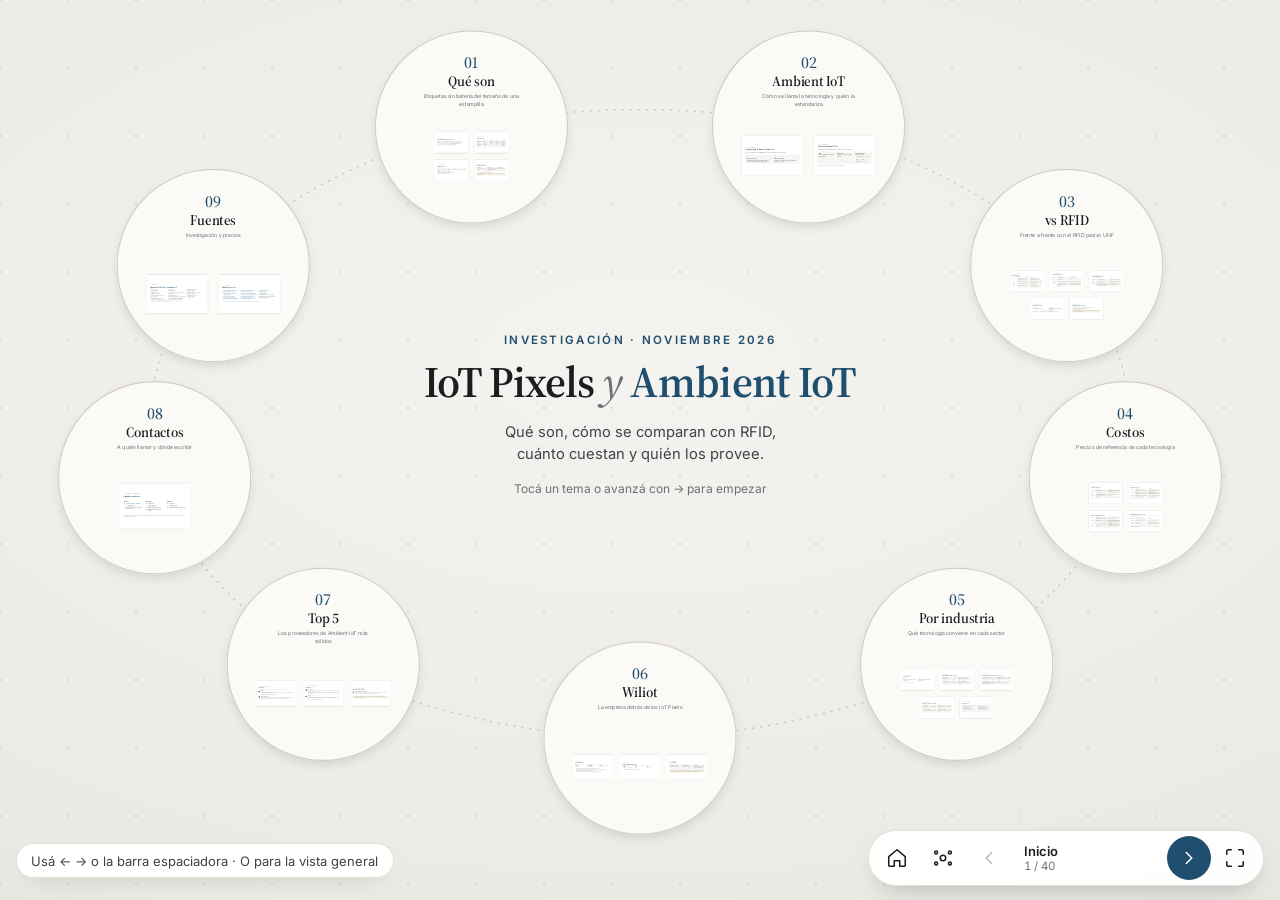
==== iot-pixels.html @ 14aa370f "Separa IoT Pixels y RFID por rubro en dos presentaciones - iot-pixels.html: suma una sección de cost" ====
<!doctype html>
<html lang="es">
<head>
<meta charset="utf-8">
<meta name="viewport" content="width=device-width, initial-scale=1, viewport-fit=cover">
<title>IoT Pixels y Ambient IoT</title>
<meta name="description" content="Presentación: qué son los IoT Pixels, cómo se comparan con RFID, cuánto cuestan y quién los provee.">
<meta name="theme-color" content="#ecebe6">
<link rel="preconnect" href="https://fonts.googleapis.com">
<link rel="preconnect" href="https://fonts.gstatic.com" crossorigin>
<link href="https://fonts.googleapis.com/css2?family=Inter:wght@400;500;600;700&family=Source+Serif+4:ital,opsz,wght@0,8..60,400;0,8..60,500;0,8..60,600;1,8..60,400&display=swap" rel="stylesheet">
<link rel="stylesheet" href="assets/deck.css">
</head>
<body>

<svg width="0" height="0" style="position:absolute" aria-hidden="true">
  <symbol id="i-zap" viewBox="0 0 24 24"><path d="M13 2 3 14h9l-1 8 10-12h-9l1-8z"/></symbol>
  <symbol id="i-chip" viewBox="0 0 24 24"><rect x="5" y="5" width="14" height="14" rx="2"/><rect x="9" y="9" width="6" height="6"/><path d="M9 1v4M15 1v4M9 19v4M15 19v4M1 9h4M1 15h4M19 9h4M19 15h4"/></symbol>
  <symbol id="i-bt" viewBox="0 0 24 24"><path d="m6.5 6.5 11 11L12 23V1l5.5 5.5-11 11"/></symbol>
  <symbol id="i-gw" viewBox="0 0 24 24"><rect x="2" y="14" width="20" height="7" rx="2"/><path d="M6 17.5h.01M10 17.5h.01M12 14V9"/><path d="M8.5 7.5a5 5 0 0 1 7 0M6 5a8.5 8.5 0 0 1 12 0"/></symbol>
  <symbol id="i-cloud" viewBox="0 0 24 24"><path d="M18 10h-1.26A8 8 0 1 0 9 20h9a5 5 0 0 0 0-10z"/></symbol>
  <symbol id="i-temp" viewBox="0 0 24 24"><path d="M14 14.76V3.5a2.5 2.5 0 0 0-5 0v11.26a4.5 4.5 0 1 0 5 0z"/></symbol>
  <symbol id="i-fill" viewBox="0 0 24 24"><rect x="5" y="3" width="14" height="18" rx="2"/><path d="M5 12h14M5 16h14"/></symbol>
  <symbol id="i-move" viewBox="0 0 24 24"><path d="M22 12h-4l-3 9L9 3l-3 9H2"/></symbol>
  <symbol id="i-pin" viewBox="0 0 24 24"><path d="M21 10c0 7-9 13-9 13s-9-6-9-13a9 9 0 0 1 18 0z"/><circle cx="12" cy="10" r="3"/></symbol>
  <symbol id="i-drop" viewBox="0 0 24 24"><path d="M12 2.7 17.7 8.4a8 8 0 1 1-11.3 0z"/></symbol>
  <symbol id="i-near" viewBox="0 0 24 24"><circle cx="12" cy="12" r="2"/><path d="M16.2 7.8a6 6 0 0 1 0 8.5M7.8 16.2a6 6 0 0 1 0-8.5M19.1 4.9a10 10 0 0 1 0 14.2M4.9 19.1a10 10 0 0 1 0-14.2"/></symbol>
  <symbol id="i-net" viewBox="0 0 24 24"><circle cx="12" cy="12" r="10"/><path d="M2 12h20M12 2a15 15 0 0 1 4 10 15 15 0 0 1-4 10 15 15 0 0 1-4-10 15 15 0 0 1 4-10z"/></symbol>
  <symbol id="i-phone" viewBox="0 0 24 24"><path d="M22 16.9v3a2 2 0 0 1-2.2 2 19.8 19.8 0 0 1-8.6-3.1 19.5 19.5 0 0 1-6-6A19.8 19.8 0 0 1 2.1 4.2 2 2 0 0 1 4.1 2h3a2 2 0 0 1 2 1.7c.1.9.4 1.8.7 2.7a2 2 0 0 1-.5 2.1L8 9.8a16 16 0 0 0 6 6l1.3-1.3a2 2 0 0 1 2.1-.4c.9.3 1.8.6 2.7.7a2 2 0 0 1 1.7 2z"/></symbol>
  <symbol id="i-mail" viewBox="0 0 24 24"><rect x="2" y="4" width="20" height="16" rx="2"/><path d="m22 6-10 7L2 6"/></symbol>
  <symbol id="i-left" viewBox="0 0 24 24"><path d="m15 18-6-6 6-6"/></symbol>
  <symbol id="i-right" viewBox="0 0 24 24"><path d="m9 18 6-6-6-6"/></symbol>
  <symbol id="i-ov" viewBox="0 0 24 24"><circle cx="12" cy="12" r="3"/><circle cx="4.5" cy="6" r="1.6"/><circle cx="19.5" cy="6" r="1.6"/><circle cx="4.5" cy="18" r="1.6"/><circle cx="19.5" cy="18" r="1.6"/></symbol>
  <symbol id="i-alert" viewBox="0 0 24 24"><path d="M10.3 3.9 1.8 18a2 2 0 0 0 1.7 3h17a2 2 0 0 0 1.7-3L13.7 3.9a2 2 0 0 0-3.4 0z"/><path d="M12 9v4M12 17h.01"/></symbol>
  <symbol id="i-fs" viewBox="0 0 24 24"><path d="M8 3H5a2 2 0 0 0-2 2v3M21 8V5a2 2 0 0 0-2-2h-3M3 16v3a2 2 0 0 0 2 2h3M16 21h3a2 2 0 0 0 2-2v-3"/></symbol>
  <symbol id="i-home" viewBox="0 0 24 24"><path d="M3 10.5 12 3l9 7.5V20a1 1 0 0 1-1 1h-5v-6h-6v6H4a1 1 0 0 1-1-1z"/></symbol>
</svg>

<div class="progress"><i></i></div>

<main id="stage">
<div id="grid"></div>
<div id="world">

<!-- Vista general -->
<div class="frame ov" id="ov">
  <svg class="route" aria-hidden="true"><path id="route"/></svg>
  <div class="ov-title">
    <p class="eyebrow">Investigación · Noviembre 2026</p>
    <h1>IoT Pixels <span class="y">y</span> <span class="g">Ambient IoT</span></h1>
    <p class="ov-sub">Qué son, cómo se comparan con RFID, cuánto cuestan y quién los provee.</p>
    <p class="ov-hint start">Tocá un tema o avanzá con → para empezar</p>
    <p class="ov-hint end">¡Gracias! · ¿Preguntas?</p>
  </div>
</div>

<!-- Círculos de cada sección -->
<div class="frame sec" data-sec="1" data-name="Qué son los IoT Pixels"><button class="circle" aria-label="Ir a: Qué son los IoT Pixels"><span class="c-num">01</span><span class="c-title">Qué son</span><span class="c-sub">Etiquetas sin batería del tamaño de una estampilla</span></button></div>
<div class="frame sec" data-sec="2" data-name="La tecnología: Ambient IoT"><button class="circle" aria-label="Ir a: La tecnología: Ambient IoT"><span class="c-num">02</span><span class="c-title">Ambient IoT</span><span class="c-sub">Cómo se llama la tecnología y quién la estandariza</span></button></div>
<div class="frame sec" data-sec="3" data-name="Comparación con RFID"><button class="circle" aria-label="Ir a: Comparación con RFID"><span class="c-num">03</span><span class="c-title">vs RFID</span><span class="c-sub">Frente a frente con el RFID pasivo UHF</span></button></div>
<div class="frame sec" data-sec="4" data-name="Costos: etiquetas, lectores y software"><button class="circle" aria-label="Ir a: Costos: etiquetas, lectores y software"><span class="c-num">04</span><span class="c-title">Costos</span><span class="c-sub">Precios de referencia de cada tecnología</span></button></div>
<div class="frame sec" data-sec="5" data-name="Qué conviene por industria"><button class="circle" aria-label="Ir a: Qué conviene por industria"><span class="c-num">05</span><span class="c-title">Por industria</span><span class="c-sub">Qué tecnología conviene en cada sector</span></button></div>
<div class="frame sec" data-sec="6" data-name="El proveedor: Wiliot"><button class="circle" aria-label="Ir a: El proveedor: Wiliot"><span class="c-num">06</span><span class="c-title">Wiliot</span><span class="c-sub">La empresa detrás de los IoT Pixels</span></button></div>
<div class="frame sec" data-sec="7" data-name="Top 5 proveedores"><button class="circle" aria-label="Ir a: Top 5 proveedores"><span class="c-num">07</span><span class="c-title">Top 5</span><span class="c-sub">Los proveedores de Ambient IoT más sólidos</span></button></div>
<div class="frame sec" data-sec="8" data-name="Contactos corporativos"><button class="circle" aria-label="Ir a: Contactos corporativos"><span class="c-num">08</span><span class="c-title">Contactos</span><span class="c-sub">A quién llamar y dónde escribir</span></button></div>
<div class="frame sec" data-sec="9" data-name="Fuentes"><button class="circle" aria-label="Ir a: Fuentes"><span class="c-num">09</span><span class="c-title">Fuentes</span><span class="c-sub">Investigación y precios</span></button></div>

<!-- ===== Qué son los IoT Pixels ===== -->
<article class="frame slide" data-sec="1"><div class="card"><div class="scroll"><div class="in">
  <p class="kicker">01 · Qué son los IoT Pixels</p>
  <h2>Pequeñas computadoras <em>sin batería</em></h2>
  <p class="lead">Los <strong>IoT Pixels</strong> son un producto de <strong>Wiliot</strong>, empresa israelí de "ambient IoT". Son etiquetas del tamaño de una estampilla que funcionan como pequeñas computadoras sin batería; se pegan o integran en productos, cajas o pallets para saber <strong>dónde están</strong> y <strong>en qué condiciones</strong>.</p>
  <ul class="chips">
    <li>Producto de Wiliot</li><li>Tamaño estampilla</li><li>Sin batería</li><li>En productos, cajas o pallets</li>
  </ul>
</div></div><span class="more">Deslizá para ver más ↓</span></div></article>

<article class="frame slide" data-sec="1"><div class="card"><div class="scroll"><div class="in">
  <p class="kicker">01 · Qué son los IoT Pixels</p>
  <h2>Cómo <em>funcionan</em></h2>
  <ol class="flow">
    <li><span class="badge"><svg class="ico"><use href="#i-zap"/></svg></span><span class="step">PASO 1</span><h3>Energía por radio</h3><p>Un <em>bridge</em> o <em>energizer</em> les transmite energía por ondas de radio, a distancia.</p></li>
    <li><span class="badge"><svg class="ico"><use href="#i-chip"/></svg></span><span class="step">PASO 2</span><h3>Cosecha</h3><p>El Pixel se alimenta cosechando las ondas de radio del ambiente: no usa batería.</p></li>
    <li><span class="badge"><svg class="ico"><use href="#i-bt"/></svg></span><span class="step">PASO 3</span><h3>Señal Bluetooth</h3><p>Transmite una señal Bluetooth estándar, tipo beacon.</p></li>
    <li><span class="badge"><svg class="ico"><use href="#i-gw"/></svg></span><span class="step">PASO 4</span><h3>Gateway</h3><p>Un gateway recibe la señal y la envía a la nube de Wiliot.</p></li>
    <li><span class="badge"><svg class="ico"><use href="#i-cloud"/></svg></span><span class="step">PASO 5</span><h3>Plataforma con IA</h3><p>La Wiliot Intelligence Platform convierte los datos en visibilidad continua e inteligencia operativa.</p></li>
  </ol>
</div></div><span class="more">Deslizá para ver más ↓</span></div></article>

<article class="frame slide" data-sec="1"><div class="card"><div class="scroll"><div class="in">
  <p class="kicker">01 · Qué son los IoT Pixels</p>
  <h2>Qué pueden <em>medir</em></h2>
  <ul class="tiles">
    <li><svg class="ico"><use href="#i-temp"/></svg>Temperatura</li>
    <li><svg class="ico"><use href="#i-fill"/></svg>Nivel de llenado</li>
    <li><svg class="ico"><use href="#i-move"/></svg>Movimiento</li>
    <li><svg class="ico"><use href="#i-pin"/></svg>Ubicación</li>
    <li><svg class="ico"><use href="#i-drop"/></svg>Humedad</li>
    <li><svg class="ico"><use href="#i-near"/></svg>Proximidad</li>
  </ul>
  <h3 class="gap">Ventajas</h3>
  <ul class="list check">
    <li><strong>Sin batería:</strong> ventajas en tamaño, costo y mantenimiento.</li>
    <li>Vida útil prácticamente ilimitada; se pueden <strong>embeber en los productos</strong>.</li>
    <li>Infraestructura de lectura mínima y de bajo costo.</li>
  </ul>
</div></div><span class="more">Deslizá para ver más ↓</span></div></article>

<article class="frame slide" data-sec="1"><div class="card"><div class="scroll"><div class="in">
  <p class="kicker">01 · Qué son los IoT Pixels</p>
  <h2>Variantes y <em>evolución</em></h2>
  <div class="grid" style="--cols:3">
    <div class="box"><h3>Battery-Free</h3><p>La principal. Tamaño estampilla, <strong>~10 m</strong> de alcance.</p></div>
    <div class="box"><h3>Battery-Assisted</h3><p>Tamaño tarjeta, con batería impresa. No necesita bridges y cuesta <strong>menos de US$2</strong>.</p></div>
    <div class="box"><h3>Gen3 · enero 2026</h3><p>Más alcance, <strong>dual band</strong> y menor costo.</p></div>
  </div>
  <p class="gap">Fabricantes de las etiquetas: <strong>Avery Dennison</strong>, <strong>Identiv</strong> y <strong>Tageos</strong>.</p>
  <div class="note"><b>Ojo:</b> "IoT Pixel" a veces se usa para otras cosas (como el PIXO Pixel, un display LED con ESP32). En contexto profesional casi siempre se refiere a Wiliot.</div>
</div></div><span class="more">Deslizá para ver más ↓</span></div></article>

<!-- ===== La tecnología: Ambient IoT ===== -->
<article class="frame slide" data-sec="2"><div class="card"><div class="scroll"><div class="in">
  <p class="kicker">02 · La tecnología</p>
  <h2>La tecnología se llama <em>Ambient IoT</em></h2>
  <p class="lead">A-IoT, o "IoT ambiental". <strong>"IoT Pixel"</strong> es el nombre comercial del producto de Wiliot.</p>
  <div class="grid">
    <div class="box"><span class="badge"><svg class="ico"><use href="#i-zap"/></svg></span><h3>RF energy harvesting</h3><p>La etiqueta obtiene energía de las ondas de radio del entorno en lugar de usar batería ("battery-free").</p></div>
    <div class="box"><span class="badge"><svg class="ico"><use href="#i-bt"/></svg></span><h3>Bluetooth Low Energy</h3><p>Protocolo con el que transmite los datos a gateways, access points o celulares.</p></div>
  </div>
</div></div><span class="more">Deslizá para ver más ↓</span></div></article>

<article class="frame slide" data-sec="2"><div class="card"><div class="scroll"><div class="in">
  <p class="kicker">02 · La tecnología</p>
  <h2>No es exclusivo de <em>Wiliot</em></h2>
  <p class="lead">Ambient IoT se está estandarizando y ya tiene una alianza de industria.</p>
  <div class="grid" style="--cols:3">
    <div class="box"><h3>3GPP</h3><p>Dentro de 5G Advanced, reutilizando las redes móviles.</p></div>
    <div class="box"><h3>Bluetooth SIG</h3><p>El organismo que define el estándar Bluetooth.</p></div>
    <div class="box"><h3>Ambient IoT Alliance</h3><p>Fundada en 2025 por:</p>
      <ul class="chips"><li>Intel</li><li>Qualcomm</li><li>Infineon</li><li>PepsiCo</li><li>Atmosic</li><li>VusionGroup</li><li>Wiliot</li></ul></div>
  </div>
  <p class="muted gap">Tip de búsqueda: "Ambient IoT" es el término que más bibliografía devuelve.</p>
</div></div><span class="more">Deslizá para ver más ↓</span></div></article>

<!-- ===== Comparación con RFID ===== -->
<article class="frame slide" data-sec="3"><div class="card"><div class="scroll"><div class="in">
  <p class="kicker">03 · Comparación con RFID</p>
  <h2>Qué es cada una</h2>
  <p class="muted">Se compara con <strong>RFID pasivo UHF</strong>, el competidor directo en retail y logística.</p>
  <div class="cmp">
    <div class="row hd"><div class="lbl"></div><div class="a">RFID pasivo (UHF)</div><div class="b">IoT Pixel (Wiliot)</div></div>
    <div class="row"><div class="lbl">Qué es</div><div class="a">Etiqueta con chip y antena que devuelve un ID cuando un lector la "ilumina"</div><div class="b">Etiqueta con chip, sensores y antena que transmite datos por Bluetooth</div></div>
    <div class="row"><div class="lbl">Energía</div><div class="a">La del lector, solo durante la lectura</div><div class="b">Cosecha ondas de radio del entorno; versión con batería opcional</div></div>
    <div class="row"><div class="lbl">Protocolo</div><div class="a">EPC Gen2 / ISO 18000-63 (~860–960 MHz)</div><div class="b">Bluetooth Low Energy (2,4 GHz)</div></div>
    <div class="row"><div class="lbl">Datos</div><div class="a">Principalmente un identificador</div><div class="b">ID + sensado: temperatura, ubicación, movimiento, humedad, nivel</div></div>
  </div>
</div></div><span class="more">Deslizá para ver más ↓</span></div></article>

<article class="frame slide" data-sec="3"><div class="card"><div class="scroll"><div class="in">
  <p class="kicker">03 · Comparación con RFID</p>
  <h2>Lectura, alcance y <em>costos</em></h2>
  <div class="cmp">
    <div class="row hd"><div class="lbl"></div><div class="a">RFID pasivo (UHF)</div><div class="b">IoT Pixel (Wiliot)</div></div>
    <div class="row"><div class="lbl">Modo de lectura</div><div class="a">Por eventos: portal o escaneo</div><div class="b">Continuo, sin escanear</div></div>
    <div class="row"><div class="lbl">Alcance</div><div class="a">Pocos metros hasta ~10 m</div><div class="b">~10 m</div></div>
    <div class="row"><div class="lbl">Costo etiqueta</div><div class="a">~US$0,03–0,25, según formato y volumen</div><div class="b">~US$0,10 según Wiliot; con batería, menos de US$2</div></div>
    <div class="row"><div class="lbl">Infraestructura</div><div class="a">Lectores dedicados: de mano desde ~US$900; fijos desde ~US$1.400, más antenas e instalación</div><div class="b">Bridges y gateways Bluetooth (Wiliot no publica precios), celulares o equipos existentes</div></div>
  </div>
  <p class="muted gap">El detalle de precios está en la sección 04.</p>
</div></div><span class="more">Deslizá para ver más ↓</span></div></article>

<article class="frame slide" data-sec="3"><div class="card"><div class="scroll"><div class="in">
  <p class="kicker">03 · Comparación con RFID</p>
  <h2>Escala, madurez y <em>entorno</em></h2>
  <div class="cmp">
    <div class="row hd"><div class="lbl"></div><div class="a">RFID pasivo (UHF)</div><div class="b">IoT Pixel (Wiliot)</div></div>
    <div class="row"><div class="lbl">Lectura masiva</div><div class="a">Su fuerte: miles de tags por minuto</div><div class="b">Más lenta; pensada para monitoreo continuo</div></div>
    <div class="row"><div class="lbl">Madurez</div><div class="a">~30 años, estándares globales</div><div class="b">Tecnología joven, mayormente un solo proveedor</div></div>
    <div class="row"><div class="lbl">Metal y líquidos</div><div class="a">Mal desempeño: el metal refleja la señal y los líquidos la absorben. Existen etiquetas especiales "on-metal", más caras y voluminosas</div><div class="b">Mal desempeño por la misma razón; funcionan mejor sobre cartón o papel</div></div>
  </div>
</div></div><span class="more">Deslizá para ver más ↓</span></div></article>

<article class="frame slide" data-sec="3"><div class="card"><div class="scroll"><div class="in">
  <p class="kicker">03 · Comparación con RFID</p>
  <h2>La diferencia <em>de fondo</em></h2>
  <div class="vs">
    <div class="box rf"><span class="who">RFID responde</span><p class="q">"¿Pasó este objeto por acá?"</p></div>
    <span class="sep">vs</span>
    <div class="box px"><span class="who">IoT Pixel responde</span><p class="q">"¿Dónde está este objeto ahora y en qué condiciones?"</p></div>
  </div>
  <p class="lead">Las etiquetas cuestan parecido; la diferencia está en el <strong>costo total del sistema</strong> (infraestructura).</p>
</div></div><span class="more">Deslizá para ver más ↓</span></div></article>

<article class="frame slide" data-sec="3"><div class="card"><div class="scroll"><div class="in">
  <p class="kicker">03 · Comparación con RFID</p>
  <h2>Limitaciones de los <em>IoT Pixels</em></h2>
  <ul class="list">
    <li>Funcionan mejor sobre cartón o papel; metal y líquidos son un desafío (igual que para RFID).</li>
    <li>Dependencia de la nube y plataforma de Wiliot (riesgo de <strong>lock-in</strong>).</li>
    <li>Ecosistema mucho más chico que el de RFID.</li>
  </ul>
  <div class="note"><b>Tendencia:</b> más que reemplazarse, se espera que convivan. Wiliot ya ofrece etiquetas "dual band" y Avery Dennison, gigante del RFID, invirtió US$75 millones más en Wiliot en 2026.</div>
</div></div><span class="more">Deslizá para ver más ↓</span></div></article>

<!-- ===== Costos: etiquetas, lectores y software ===== -->
<article class="frame slide" data-sec="4"><div class="card"><div class="scroll"><div class="in">
  <p class="kicker">04 · Costos</p>
  <h2>Costo de las <em>etiquetas</em></h2>
  <div class="cmp dense">
    <div class="row hd"><div class="lbl"></div><div class="a">RFID pasivo (UHF)</div><div class="b">IoT Pixel (Wiliot)</div></div>
    <div class="row"><div class="lbl">Etiqueta estándar</div><div class="a">Sin imprimir (inlay): ~US$0,03–0,15 en alto volumen. Impresa: ~US$0,08–0,25.</div><div class="b">~US$0,10 sin batería, según Wiliot. La venden fabricantes socios (Avery Dennison, Identiv, Tageos), que fijan el precio final.</div></div>
    <div class="row"><div class="lbl">Con batería</div><div class="a">No aplica al RFID pasivo.</div><div class="b">Menos de US$2 (precio anunciado en 2022).</div></div>
    <div class="row"><div class="lbl">Para metal</div><div class="a">~US$0,50–1 en volumen; US$3–8 las industriales; más de US$10 las reforzadas para herramientas.</div><div class="b">Sin versión específica con precio público.</div></div>
    <div class="row"><div class="lbl">Precio por volumen</div><div class="a">Entre 500–1.000 unidades y más de 100.000, el precio puede bajar 40–60%.</div><div class="b">Sin datos públicos.</div></div>
  </div>
  <p class="muted gap">Precios de lista de revendedores y fabricantes consultados en noviembre de 2026, en dólares, sin impuestos ni envío. Varían según modelo, formato y volumen: son una referencia, no una cotización.</p>
</div></div><span class="more">Deslizá para ver más ↓</span></div></article>

<article class="frame slide" data-sec="4"><div class="card"><div class="scroll"><div class="in">
  <p class="kicker">04 · Costos</p>
  <h2>Costo de los <em>lectores</em></h2>
  <div class="cmp dense">
    <div class="row hd"><div class="lbl"></div><div class="a">RFID pasivo (UHF)</div><div class="b">IoT Pixel (Wiliot)</div></div>
    <div class="row"><div class="lbl">Lector de mano</div><div class="a">Zebra RFD40, que se acopla a un celular o terminal: ~US$900–1.000 el estándar; ~US$1.400–2.000 el premium.</div><div class="b">No requiere lector dedicado: un celular o un gateway Bluetooth recibe la señal. Los Pixels sin batería necesitan un bridge cerca que los energice.</div></div>
    <div class="row"><div class="lbl">Punto de lectura fijo</div><div class="a">Lector Impinj R700 de 4 puertos: ~US$1.400–1.700. Cada antena (Zebra AN480): ~US$235–330. Más cableado e instalación.</div><div class="b">Bridges y gateways Bluetooth. Wiliot no publica precios; un gateway Bluetooth genérico (Minew G1) cuesta ~€60–70, sin compatibilidad con Wiliot confirmada.</div></div>
    <div class="row"><div class="lbl">Codificar etiquetas</div><div class="a">Impresora/codificadora RFID (Zebra ZT411): ~US$3.400–4.300.</div><div class="b">Sin equipo equivalente identificado en fuentes públicas.</div></div>
    <div class="row"><div class="lbl">Celular común</div><div class="a">No lee UHF: hace falta un lector tipo sled.</div><div class="b">Puede funcionar como gateway Bluetooth.</div></div>
  </div>
  <p class="muted gap">Precios de lista de revendedores y fabricantes consultados en noviembre de 2026, en dólares, sin impuestos ni envío. Varían según modelo, formato y volumen: son una referencia, no una cotización.</p>
</div></div><span class="more">Deslizá para ver más ↓</span></div></article>

<article class="frame slide" data-sec="4"><div class="card"><div class="scroll"><div class="in">
  <p class="kicker">04 · Costos</p>
  <h2>Software, suscripción y <em>prueba</em></h2>
  <div class="cmp dense">
    <div class="row hd"><div class="lbl"></div><div class="a">RFID pasivo (UHF)</div><div class="b">IoT Pixel (Wiliot)</div></div>
    <div class="row"><div class="lbl">Software</div><div class="a">Estándar abierto (EPC Gen2): lectores y etiquetas de distintos fabricantes son compatibles y el software se elige aparte.</div><div class="b">Las etiquetas funcionan con la nube de Wiliot: etiqueta y software no se usan por separado.</div></div>
    <div class="row"><div class="lbl">Costo recurrente</div><div class="a">Depende del software elegido; no hay un pago obligatorio por etiqueta.</div><div class="b">Suscripción. ABI Research estimó en 2022 ~US$0,10 por etiqueta por año para identificación, y del orden de US$0,15 más por cada función adicional. El precio actual no es público.</div></div>
    <div class="row"><div class="lbl">Para probar</div><div class="a">Un lector de mano (desde ~US$900) y etiquetas de muestra.</div><div class="b">Starter Kit: US$500 (6 meses de nube, 10 Pixels y 2 bridges). Innovation Kit: US$150 (60 días de nube, 12 Pixels y 2 bridges).</div></div>
    <div class="row"><div class="lbl">Proveedores</div><div class="a">Ecosistema amplio de fabricantes, con integradores locales.</div><div class="b">Una sola plataforma (Wiliot), sin distribuidor oficial en Argentina.</div></div>
  </div>
</div></div><span class="more">Deslizá para ver más ↓</span></div></article>

<article class="frame slide" data-sec="4"><div class="card"><div class="scroll"><div class="in">
  <p class="kicker">04 · Costos</p>
  <h2>Ejemplo orientativo: <em>10.000 activos</em></h2>
  <p class="muted">Cálculo propio con los precios de las diapositivas anteriores. Solo hardware, etiquetas y software: no incluye instalación, integración, impuestos ni costos de importación a Argentina.</p>
  <div class="cmp dense">
    <div class="row hd"><div class="lbl"></div><div class="a">RFID pasivo (UHF)</div><div class="b">IoT Pixel (Wiliot)</div></div>
    <div class="row"><div class="lbl">10.000 etiquetas</div><div class="a">~US$300–2.500, de inlay a etiqueta impresa.</div><div class="b">~US$1.000.</div></div>
    <div class="row"><div class="lbl">Un punto de lectura fijo</div><div class="a">~US$2.350–3.000 (lector y 4 antenas).</div><div class="b">Sin precio público de los bridges de Wiliot.</div></div>
    <div class="row"><div class="lbl">Un lector de mano</div><div class="a">~US$900–2.000.</div><div class="b">Un celular o gateway, más bridges cerca de las etiquetas sin batería.</div></div>
    <div class="row"><div class="lbl">Software por año</div><div class="a">Según el proveedor elegido.</div><div class="b">~US$1.000 más funciones adicionales (estimación de 2022).</div></div>
  </div>
  <p class="gap">En RFID el costo se concentra en lectores e instalación; en el IoT Pixel, en etiquetas y suscripción. Cuantos más puntos de lectura haga falta cubrir, más pesa el lector.</p>
</div></div><span class="more">Deslizá para ver más ↓</span></div></article>

<!-- ===== Qué conviene por industria ===== -->
<article class="frame slide" data-sec="5"><div class="card"><div class="scroll"><div class="in">
  <p class="kicker">05 · Qué conviene por industria</p>
  <h2>La regla <em>general</em></h2>
  <div class="grid rule">
    <div class="box rf"><span class="tag t-rfid">RFID</span><p class="big">para identificar muchos objetos rápido en puntos de paso.</p></div>
    <div class="box px"><span class="tag t-pixel">IoT Pixel</span><p class="big">para conocer estado y ubicación de forma continua y barata.</p></div>
  </div>
  <p class="muted gap">En las próximas diapositivas: <span class="tag t-rfid">RFID</span> <span class="tag t-pixel">IoT Pixel</span> <span class="tag t-mix">Mixto</span></p>
</div></div><span class="more">Deslizá para ver más ↓</span></div></article>

<article class="frame slide" data-sec="5"><div class="card"><div class="scroll"><div class="in">
  <p class="kicker">05 · Por industria · 1 de 3</p>
  <h2>Moda, alimentos, farma y <em>logística</em></h2>
  <div class="grid ind">
    <div class="box"><header><h3>Moda / indumentaria</h3><span class="tag t-rfid">RFID</span></header><p>Inventario de prendas: cientos de lecturas en segundos. No requiere sensado.</p></div>
    <div class="box"><header><h3>Alimentos frescos y cadena de frío</h3><span class="tag t-pixel">IoT Pixel</span></header><p>Importa la temperatura durante todo el trayecto; reduce mermas.</p></div>
    <div class="box"><header><h3>Farmacéutica / vacunas</h3><span><span class="tag t-pixel">IoT Pixel</span> <span class="tag t-mix">o mixto</span></span></header><p>Monitoreo térmico continuo; RFID para serialización de lotes.</p></div>
    <div class="box"><header><h3>Logística / centros de distribución</h3><span class="tag t-mix">Mixto</span></header><p>RFID en andenes; Pixels para visibilidad de pallets dentro y fuera del depósito.</p></div>
  </div>
</div></div><span class="more">Deslizá para ver más ↓</span></div></article>

<article class="frame slide" data-sec="5"><div class="card"><div class="scroll"><div class="in">
  <p class="kicker">05 · Por industria · 2 de 3</p>
  <h2>Retornables, retail, automotriz y <em>aeronáutico</em></h2>
  <div class="grid ind">
    <div class="box"><header><h3>Envases y activos retornables</h3><span class="tag t-pixel">IoT Pixel</span></header><p>Se pierden y circulan entre empresas; saber dónde están sin escanear.</p></div>
    <div class="box"><header><h3>Supermercados / retail masivo</h3><span class="tag t-mix">Mixto → Pixel</span></header><p>RFID para inventario; Pixels para frescos y reposición en tiempo real.</p></div>
    <div class="box"><header><h3>Automotriz / manufactura</h3><span class="tag t-rfid">RFID</span></header><p>Piezas en línea de producción con puntos de control. Ojo: sobre piezas metálicas ninguna de las dos funciona bien; con RFID hay que usar etiquetas especiales "on-metal".</p></div>
    <div class="box"><header><h3>Aeronáutico</h3><span class="tag t-rfid">RFID</span></header><p>Estándares adoptados y lectura en puntos fijos.</p></div>
  </div>
</div></div><span class="more">Deslizá para ver más ↓</span></div></article>

<article class="frame slide" data-sec="5"><div class="card"><div class="scroll"><div class="in">
  <p class="kicker">05 · Por industria · 3 de 3</p>
  <h2>Salud, agro, accesos y <em>consumo</em></h2>
  <div class="grid ind">
    <div class="box"><header><h3>Salud / hospitales</h3><span class="tag t-mix">Mixto</span></header><p>RFID para instrumental y acceso; Pixels/BLE para equipos móviles y condiciones.</p></div>
    <div class="box"><header><h3>Agro / ganadería</h3><span class="tag t-rfid">RFID (LF)</span></header><p>Identificación animal estandarizada; estándar en trazabilidad bovina en Argentina.</p></div>
    <div class="box"><header><h3>Accesos, peajes, bibliotecas</h3><span class="tag t-rfid">RFID</span></header><p>Identificación en un punto con infraestructura consolidada.</p></div>
    <div class="box"><header><h3>Bienes de consumo conectados</h3><span class="tag t-pixel">IoT Pixel</span></header><p>Productos que interactúan con el celular del cliente por Bluetooth.</p></div>
  </div>
</div></div><span class="more">Deslizá para ver más ↓</span></div></article>

<article class="frame slide" data-sec="5"><div class="card"><div class="scroll"><div class="in">
  <p class="kicker">05 · Qué conviene por industria</p>
  <h2>¿Cuál <em>conviene</em>?</h2>
  <div class="grid">
    <div class="box"><h3><span class="tag t-rfid">RFID</span> si…</h3><ul class="list check">
      <li>El objetivo es contar o identificar, no medir.</li>
      <li>Hay puntos de paso claros.</li>
      <li>Se necesita lectura masiva rápida.</li>
      <li>La industria ya tiene estándares RFID.</li></ul></div>
    <div class="box"><h3><span class="tag t-pixel">IoT Pixel</span> si…</h3><ul class="list check">
      <li>Importan las condiciones del producto.</li>
      <li>Los objetos salen de lugares controlados.</li>
      <li>Querés eliminar el escaneo manual.</li>
      <li>El producto es perecedero o el activo es valioso.</li></ul></div>
  </div>
  <p class="muted gap">Análisis general basado en el uso típico de cada tecnología. En Argentina/LatAm, RFID tiene mucho más ecosistema local; los IoT Pixels todavía tienen poca adopción.</p>
</div></div><span class="more">Deslizá para ver más ↓</span></div></article>

<!-- ===== El proveedor: Wiliot ===== -->
<article class="frame slide" data-sec="6"><div class="card"><div class="scroll"><div class="in">
  <p class="kicker">06 · El proveedor</p>
  <h2>Quién es <em>Wiliot</em></h2>
  <div class="stats">
    <div class="stat"><b>2017</b><span>Fundada en Israel</span></div>
    <div class="stat"><b>US$200M</b><span>Ronda de 2021 con SoftBank</span></div>
    <div class="stat"><b>SaaS</b><span>Su negocio central es el software</span></div>
  </div>
  <ul class="list">
    <li>Fundadores: Tal Tamir, Yaron Elboim y Alon Yehezkely (egresados del Technion).</li>
    <li>Sede e I+D en Israel; desarrollo de negocios en California y Alemania; oficinas en Ucrania, Australia y Taiwán.</li>
    <li>Se define como empresa de infraestructura de <strong>"Physical AI"</strong>.</li>
    <li>Inversores: SoftBank, Amazon, Avery Dennison, Samsung, Qualcomm, PepsiCo, entre otros.</li>
  </ul>
</div></div><span class="more">Deslizá para ver más ↓</span></div></article>

<article class="frame slide" data-sec="6"><div class="card"><div class="scroll"><div class="in">
  <p class="kicker">06 · El proveedor</p>
  <h2>Cliente emblema: <em>Walmart</em></h2>
  <div class="stats">
    <div class="stat"><b>~90M</b><span>etiquetas previstas para fines de 2026</span></div>
    <div class="stat"><b>4.600</b><span>tiendas</span></div>
    <div class="stat"><b>+40</b><span>centros de distribución</span></div>
  </div>
  <p class="lead">Es el mayor despliegue de Ambient IoT del mercado.</p>
</div></div><span class="more">Deslizá para ver más ↓</span></div></article>

<article class="frame slide" data-sec="6"><div class="card"><div class="scroll"><div class="in">
  <p class="kicker">06 · El proveedor</p>
  <h2>El <em>ecosistema</em></h2>
  <div class="grid" style="--cols:3">
    <div class="box"><h3>Fabricantes de etiquetas</h3><p>Avery Dennison, Identiv, Tageos.</p></div>
    <div class="box"><h3>Hardware de lectura</h3><p>Minew, Juniper Mist, MikroTik.</p></div>
    <div class="box"><h3>Integradores</h3><p>Programa "Works with Wiliot": SATO, VisionID, Tactical Edge, Blyott y otros.</p></div>
  </div>
  <div class="note"><b>En Argentina:</b> no se encontró distribuidor o integrador oficial. Opciones: contactar a Wiliot para que asigne un partner, o consultar a las filiales locales de Avery Dennison o SATO. Cuidado con "Williot" (doble L), una marca de ropa española sin relación.</div>
</div></div><span class="more">Deslizá para ver más ↓</span></div></article>

<!-- ===== Top 5 proveedores ===== -->
<article class="frame slide" data-sec="7"><div class="card"><div class="scroll"><div class="in">
  <p class="kicker">07 · Top 5 proveedores de Ambient IoT</p>
  <h2>Los <em>líderes</em></h2>
  <p class="muted">Ordenados por escala de despliegues reales, respaldo financiero y trayectoria. Es una valoración propia, no un ranking oficial.</p>
  <div class="rank"><div class="num">1</div><div>
    <h3>Wiliot <small>· Israel / EE.UU.</small></h3>
    <p>El líder indiscutido. Mayor despliegue del mercado (Walmart), miembro fundador de la Ambient IoT Alliance, fabricación respaldada por Avery Dennison, Identiv y Tageos.<span class="of"><strong>Ofrece:</strong> solución completa (etiquetas, hardware y plataforma).</span></p>
  </div></div>
  <div class="rank"><div class="num">2</div><div>
    <h3>Atmosic Technologies <small>· EE.UU.</small></h3>
    <p>US$161,5M recaudados en 4 rondas (la última, US$40M en marzo 2025). Miembro fundador de la Ambient IoT Alliance.<span class="of"><strong>Ofrece:</strong> chips Bluetooth de ultra bajo consumo y cosecha de energía; requiere fabricante o integrador.</span></p>
  </div></div>
</div></div><span class="more">Deslizá para ver más ↓</span></div></article>

<article class="frame slide" data-sec="7"><div class="card"><div class="scroll"><div class="in">
  <p class="kicker">07 · Top 5 proveedores de Ambient IoT</p>
  <h2>Puestos <em>3 y 4</em></h2>
  <div class="rank"><div class="num">3</div><div>
    <h3>Everactive <small>· EE.UU.</small></h3>
    <p>El más veterano (2012, universidades de Michigan y Virginia). Líder en monitoreo de condición industrial; clientes como Anheuser-Busch y Hershey.<span class="of"><strong>Ofrece:</strong> sensores y plataforma para mantenimiento industrial. <em>Ojo:</em> última ronda de solo US$10,9M (2024); verificar situación financiera.</span></p>
  </div></div>
  <div class="rank"><div class="num">4</div><div>
    <h3>Energous <small>· EE.UU. · NASDAQ: WATT</small></h3>
    <p>Empresa cotizante (transparencia financiera). Su etiqueta e-Sense ofrece plataforma completa: sensores sin batería, transmisores de energía RF y software en la nube, para ubicación y temperatura en retail y logística.<span class="of"><em>Ojo:</em> escala mucho menor que Wiliot y empresa chica.</span></p>
  </div></div>
</div></div><span class="more">Deslizá para ver más ↓</span></div></article>

<article class="frame slide" data-sec="7"><div class="card"><div class="scroll"><div class="in">
  <p class="kicker">07 · Top 5 proveedores de Ambient IoT</p>
  <h2>Puesto 5 y <em>conclusión</em></h2>
  <div class="rank"><div class="num">5</div><div>
    <h3>Dracula Technologies + Paragon ID <small>· Francia</small></h3>
    <p>Otro enfoque: energía de la <strong>luz</strong> (fotovoltaica orgánica). Etiquetas BLE sin batería pasando a producción masiva. Útil en ambientes iluminados, no en cajas cerradas o depósitos oscuros. Menor trayectoria.</p>
  </div></div>
  <div class="note"><b>Conclusión:</b> para supply chain hoy, Wiliot es la opción más probada; la única alternativa "completa" comparable es Energous. Ninguno tiene presencia directa en Argentina.</div>
</div></div><span class="more">Deslizá para ver más ↓</span></div></article>

<!-- ===== Contactos corporativos ===== -->
<article class="frame slide" data-sec="8"><div class="card"><div class="scroll"><div class="in">
  <p class="kicker">08 · Contactos corporativos</p>
  <h2>A quién <em>contactar</em></h2>
  <div class="grid" style="--cols:3">
    <div class="box contact"><h3>Wiliot</h3><ul>
      <li><svg class="ico"><use href="#i-net"/></svg><span><a href="https://www.wiliot.com/contact">wiliot.com/contact</a><span class="pill">recomendado</span></span></li>
      <li><svg class="ico"><use href="#i-phone"/></svg><a href="tel:+18582054786">+1 (858) 205-4786</a></li>
      <li><svg class="ico"><use href="#i-pin"/></svg><span>13500 Evening Creek Dr, Suite 120, San Diego, CA</span></li></ul></div>
    <div class="box contact"><h3>Energous</h3><ul>
      <li><svg class="ico"><use href="#i-net"/></svg><a href="https://energous.com">energous.com</a></li>
      <li><svg class="ico"><use href="#i-phone"/></svg><a href="tel:+14089630200">+1 (408) 963-0200</a></li>
      <li><svg class="ico"><use href="#i-mail"/></svg><span><a href="mailto:PR@energous.com">PR@energous.com</a> (prensa)</span></li>
      <li><svg class="ico"><use href="#i-pin"/></svg><span>3590 N 1st St., Suite 210, San Jose, CA</span></li></ul></div>
    <div class="box contact"><h3>Atmosic</h3><ul>
      <li><svg class="ico"><use href="#i-net"/></svg><a href="https://atmosic.com">atmosic.com</a></li>
      <li><svg class="ico"><use href="#i-phone"/></svg><a href="tel:+14087240741">+1 (408) 724-0741</a></li>
      <li><svg class="ico"><use href="#i-pin"/></svg><span>2105 S Bascom Ave, Campbell, CA</span></li></ul></div>
  </div>
  <p class="muted gap">Los teléfonos provienen de directorios empresariales y pueden estar desactualizados; confirmar en la web oficial. Horario del Pacífico (5 h menos que Argentina en noviembre).</p>
</div></div><span class="more">Deslizá para ver más ↓</span></div></article>

<!-- ===== Fuentes ===== -->
<article class="frame slide" data-sec="9"><div class="card"><div class="scroll"><div class="in">
  <p class="kicker">09 · Fuentes</p>
  <h2>Fuentes: <em>IoT Pixels y Ambient IoT</em></h2>
  <ol class="sources">
    <li><a href="https://www.wiliot.com/product/iot-pixels">Wiliot – IoT Pixels</a></li>
    <li><a href="https://wiliot.com/llms.txt">Wiliot – Plataforma</a></li>
    <li><a href="https://en.wikipedia.org/wiki/Wiliot">Wikipedia – Wiliot</a></li>
    <li><a href="https://iotm2mcouncil.org/iot-library/news/iot-newsdesk/wiliot-takes-iot-pixel-to-third-generation/">IoT M2M Council – Gen3</a></li>
    <li><a href="https://www.sdcexec.com/home/news/22957782/wiliot-wiliot-unveils-iot-pixel">SDCExec – Wiliot Unveils IoT Pixel</a></li>
    <li><a href="https://help.mikrotik.com/docs/spaces/ROS/pages/367919113/Wiliot">MikroTik – Wiliot</a></li>
    <li><a href="https://www.eenewseurope.com/en/iot-starter-kit-available-to-revolutionize-supply-chain/">eeNews Europe – Starter kit</a></li>
    <li><a href="https://www.businesswire.com/news/home/20220518005155/en/">Business Wire – Battery-Assisted IoT Pixel</a></li>
    <li><a href="https://www.fiercesensors.com/iot-wireless/wiliot-aims-to-boost-iot-via-lower-costs-smart-pixels-sensing-as-a-service">Fierce Sensors</a></li>
    <li><a href="https://www.frost.com/?p=73446">Frost &amp; Sullivan</a></li>
    <li><a href="https://panqingrui.github.io/homepage/blog/2026/passive-tags-rfid-future/">The Future of Passive Tags – RFID vs A-IoT</a></li>
    <li><a href="https://www.ynetnews.com/tech-and-digital/article/sk8hq12dze">Ynet News</a></li>
    <li><a href="https://stockanalysis.com/private/wiliot/">StockAnalysis – Wiliot</a></li>
    <li><a href="https://foodindustryexecutive.com/?p=16972">Food Industry Executive – Works with Wiliot</a></li>
    <li><a href="https://convergedigest.com/ambient-iot-alliance-targets-battery-free-wireless-connectivity/?amp=1">Converge Digest – Ambient IoT Alliance</a></li>
    <li><a href="https://www.cbinsights.com/compare/atmosic-vs-psikick">CB Insights – Atmosic vs Everactive</a></li>
    <li><a href="https://startupintros.com/orgs/atmosic-technologies">StartupIntros – Atmosic</a></li>
    <li><a href="https://ir.energous.com/news-releases/news-release-details/energous-introduces-battery-free-e-sense-tag-establishing-first">Energous – e-Sense</a></li>
    <li><a href="https://www.pulse.bot/hardware/news/paragon-id-dracula-technologies-to-scale-light-powered-ble-tags-ef8acc76-bcd3-4f84-a3a2-4fe85d7f1779/">Paragon ID y Dracula Technologies</a></li>
    <li><a href="https://www.zoominfo.com/c/wiliot/425705037">ZoomInfo – Wiliot</a></li>
    <li><a href="https://www.neverbounce.com/company/energous/358818028">NeverBounce – Energous</a></li>
    <li><a href="https://www.datanyze.com/people/Dylan-Ko/1885027536">Datanyze – Atmosic</a></li>
  </ol>
  <p class="muted gap">Investigación compilada el 3 de noviembre de 2026.</p>
</div></div><span class="more">Deslizá para ver más ↓</span></div></article>

<article class="frame slide" data-sec="9"><div class="card"><div class="scroll"><div class="in">
  <p class="kicker">09 · Fuentes</p>
  <h2>Fuentes: <em>precios</em></h2>
  <ol class="sources">
    <li><a href="https://www.barcodegiant.com/zebra/part-rfd4030-g00b700-us.htm">Barcode Giant: Zebra RFD40 Standard</a></li>
    <li><a href="https://www.barcodeplanet.com/zebra/rfd40-uhf-rfid.htm">Barcode Planet: Zebra RFD40</a></li>
    <li><a href="https://www.staples.com/zebra-rfd40-premium-plus-rfd4031-g10b700-us-barcode-readers-handheld/product_IM19ZT318">Staples: Zebra RFD40 Premium Plus</a></li>
    <li><a href="https://www.cdw.com/product/impinj-r700-rain-rfid-reader-4-port/7757680">CDW: Impinj R700</a></li>
    <li><a href="https://www.barcodefactory.com/impinj/fixed-readers/r700">Barcode Factory: Impinj R700</a></li>
    <li><a href="https://www.barcodegiant.com/zebra/part-an480-cl66100wr.htm">Barcode Giant: antena Zebra AN480</a></li>
    <li><a href="https://www.barcodegiant.com/zebra/zt411r.htm">Barcode Giant: impresora Zebra ZT411 RFID</a></li>
    <li><a href="https://cdw.com/product/zebra-zt411-300dpi-thermal-transfer-rfid-printer/7204057">CDW: impresora Zebra ZT411 RFID</a></li>
    <li><a href="https://www.rfidjournal.com/question/what-is-the-price-of-rfid-inlays">RFID Journal: precio de inlays</a></li>
    <li><a href="https://cpcongroup.com/insights/article/rfid-chip-cost-guide/">CPCON: costo de chips y etiquetas RFID</a></li>
    <li><a href="https://www.barcodediscount.com/catalog/hid/part-cp15711.htm">Barcode Discount: etiqueta HID para metal</a></li>
    <li><a href="https://www.digikey.ca/en/products/detail/murata-electronics/LXTBKZMCMG-010/10406247">DigiKey: etiqueta Murata para metal</a></li>
    <li><a href="https://www.barcodeplanet.com/cats/rfid-tags/uhf/page/5.htm">Barcode Planet: etiquetas UHF para metal</a></li>
    <li><a href="https://www.wiliot.com/blog/rethinking-visibility-for-smarter-supply-chains-rfid-or-ambient-iot">Wiliot: RFID o Ambient IoT</a></li>
    <li><a href="https://www.wiliot.com/faq">Wiliot: preguntas frecuentes</a></li>
    <li><a href="https://shop.wiliot.com/product/starter-kit/">Wiliot: Starter Kit</a></li>
    <li><a href="https://shop.wiliot.com/innovation-kit/">Wiliot: Innovation Kit</a></li>
    <li><a href="https://mytechdecisions.com/latest-news/wiliot-announces-a-battery-assisted-version-of-its-iot-pixel-tags-that-take-the-bluetooth-standard-to-places-its-never-been-to-before/">My TechDecisions: IoT Pixel con batería</a></li>
    <li><a href="https://www.abiresearch.com/market-research/insight/7780550-willing-the-iot-forward-wiliot-enters-new-">ABI Research: modelo de negocio de Wiliot</a></li>
    <li><a href="https://www.digikey.co.uk/en/products/detail/minew/G1/26776367">DigiKey: gateway Minew G1</a></li>
  </ol>
  <p class="muted gap">Consultadas el 3 de noviembre de 2026. La mayoría son precios de revendedores sin fecha publicada.</p>
</div></div><span class="more">Deslizá para ver más ↓</span></div></article>

</div>
</main>

<nav class="bar" aria-label="Navegación de la presentación">
  <a class="home" href="./" aria-label="Todas las presentaciones" title="Todas las presentaciones"><svg class="ico"><use href="#i-home"/></svg></a>
  <button id="ovBtn" aria-label="Vista general (O)" title="Vista general (O)"><svg class="ico"><use href="#i-ov"/></svg></button>
  <button id="prev" aria-label="Anterior (←)" title="Anterior (←)"><svg class="ico"><use href="#i-left"/></svg></button>
  <div class="where" aria-live="polite"><span id="secName">Inicio</span><span id="count">1 / 1</span></div>
  <button id="next" aria-label="Siguiente (→)" title="Siguiente (→)"><svg class="ico"><use href="#i-right"/></svg></button>
  <button id="fs" aria-label="Pantalla completa (F)" title="Pantalla completa (F)"><svg class="ico"><use href="#i-fs"/></svg></button>
</nav>
<div class="toast" id="toast"></div>
<noscript>Esta presentación necesita JavaScript para funcionar.</noscript>

<script src="assets/deck.js"></script>
</body>
</html>
---- assets/deck.css ----
:root {
  --bg: #ecebe6; --card: #ffffff; --tint: #f6f5f1; --ink: #1b1d21; --soft: #3f434a; --muted: #6c7078;
  --line: #e2dfd7; --line2: #d1cdc2;
  --accent: #1f4e6e; --accent-bg: #ebf1f5; --c: #1f4e6e;
  --rfid: #355c8c; --pixel: #2b6a59; --mix: #8f6416; --warn-bg: #f7f1e3;
  --serif: "Source Serif 4", Georgia, "Times New Roman", serif;
  --pad: clamp(10px, 2.4vmin, 30px);
  --barH: 56px;
  --padB: calc(var(--pad) + var(--barH) + 12px + env(safe-area-inset-bottom));
}

* { box-sizing: border-box; }
html, body { margin: 0; height: 100%; overflow: hidden; -webkit-text-size-adjust: 100%; -webkit-tap-highlight-color: transparent; }
body { color: var(--ink); background: radial-gradient(120% 90% at 50% 40%, #f4f3ef 0%, #ecebe6 60%, #e3e1db 100%) var(--bg);
  font-family: Inter, system-ui, -apple-system, "Segoe UI", Roboto, sans-serif; }
button { font: inherit; color: inherit; }
a { color: var(--accent); text-underline-offset: .18em; text-decoration-thickness: 1px; }
strong { color: var(--ink); font-weight: 600; }

/* ---------- Lienzo ---------- */
#stage { position: fixed; inset: 0; overflow: hidden; touch-action: pan-y; }
#grid { position: absolute; left: 50%; top: 50%; width: var(--G); height: var(--G); pointer-events: none;
  --a1: 0; --a2: .1; --a3: .1;
  background-image:
    radial-gradient(circle, rgb(40 40 40 / var(--a1)) 1px, transparent 1.5px),
    radial-gradient(circle, rgb(40 40 40 / var(--a2)) 1px, transparent 1.5px),
    radial-gradient(circle, rgb(40 40 40 / var(--a3)) 1px, transparent 1.5px); }
#world { position: absolute; left: 0; top: 0; width: 0; height: 0; transform-origin: 0 0; }
.frame { position: absolute; left: 0; top: 0; width: var(--W); height: var(--H); transform-origin: 50% 50%; }

/* ---------- Vista general ---------- */
.ov { pointer-events: none; }
.route { position: absolute; inset: 0; width: 100%; height: 100%; overflow: visible; }
.route path { fill: none; stroke: rgb(0 0 0 / .16); stroke-width: 1.5; stroke-dasharray: 1 7; stroke-linecap: round; }
.ov-title { position: absolute; left: 50%; top: 46%; transform: translate(-50%, -50%); width: min(50vw, 860px); text-align: center; }
.eyebrow { margin: 0; font-size: clamp(11px, .9vw, 14px); font-weight: 600; letter-spacing: .2em; text-transform: uppercase; color: var(--accent); }
.ov h1 { margin: .3em 0 .35em; font-family: var(--serif); font-size: clamp(30px, 3.4vw, 74px); font-weight: 600; line-height: 1.05; letter-spacing: -.015em; text-wrap: balance; }
.ov h1 .y { font-weight: 400; font-style: italic; color: var(--muted); }
.ov h1 .g { color: var(--accent); }
.ov-sub { margin: 0 auto; max-width: 32em; font-size: clamp(14px, 1.15vw, 21px); line-height: 1.5; color: var(--soft); text-wrap: balance; }
.ov-hint { margin: 1.3em 0 0; font-size: clamp(12px, .9vw, 15px); color: var(--muted); }
.ov-hint.end { display: none; font-family: var(--serif); font-size: clamp(20px, 2vw, 36px); font-weight: 600; color: var(--ink); }
body.at-end .ov-hint.start { display: none; }
body.at-end .ov-hint.end { display: block; }
.portrait .ov-title { top: calc(env(safe-area-inset-top) + 4.5vh); transform: translateX(-50%); width: calc(100% - 36px); }
.portrait .ov h1 { font-size: clamp(30px, 9.4vw, 52px); }
.portrait .ov-sub { font-size: clamp(13.5px, 3.7vw, 18px); }
.portrait .ov-hint.start { display: none; }

/* ---------- Círculos de sección ---------- */
.sec { pointer-events: none; }
.circle { pointer-events: auto; position: absolute; left: 50%; top: 50%; width: var(--D); height: var(--D); transform: translate(-50%, -50%);
  border: 0; border-radius: 50%; padding: 11cqmin 10cqmin 0; cursor: zoom-in; container-type: size;
  display: flex; flex-direction: column; align-items: center; text-align: center; background: #fbfaf7;
  box-shadow: inset 0 0 0 .55cqmin var(--line2), 0 2cqmin 6cqmin -2cqmin rgb(0 0 0 / .18);
  transition: box-shadow .25s; }
.circle:hover { box-shadow: inset 0 0 0 .7cqmin var(--accent), 0 2cqmin 6cqmin -2cqmin rgb(0 0 0 / .22); }
.circle:focus-visible { outline: 1cqmin solid var(--accent); outline-offset: 1.5cqmin; }
.sec.active .circle { cursor: default; box-shadow: inset 0 0 0 .55cqmin var(--line2), 0 2cqmin 6cqmin -2cqmin rgb(0 0 0 / .18); }
.c-num { display: block; font-family: var(--serif); font-size: 11cqmin; font-weight: 500; line-height: 1; color: var(--accent); }
.c-title { display: block; margin-top: 2cqmin; font-family: var(--serif); font-size: 9.5cqmin; font-weight: 600; line-height: 1.08; letter-spacing: -.01em; color: var(--ink); }
.c-sub { display: block; margin-top: 2.5cqmin; max-width: 66cqmin; font-size: 3.5cqmin; line-height: 1.4; color: var(--muted); }

/* ---------- Diapositivas ---------- */
.slide:not(.active) { cursor: zoom-in; }
.card { position: absolute; inset: var(--pad) var(--pad) var(--padB); overflow: hidden; background: var(--card);
  border-radius: clamp(8px, 1.2vmin, 14px); border: 1px solid var(--line);
  box-shadow: 0 1px 2px rgb(0 0 0 / .05), 0 18px 40px -24px rgb(0 0 0 / .35); }
.card::before { content: ""; position: absolute; inset: 0 0 auto; height: 3px; background: var(--accent); z-index: 2; }
.scroll { position: absolute; inset: 0; z-index: 1; overflow: hidden auto; overscroll-behavior: contain; display: flex; flex-direction: column;
  padding: clamp(24px, 5.2vmin, 68px) clamp(18px, 5.5vw, 90px);
  font-size: clamp(15px, calc(.55vw + .8vh + 4px), 24px); line-height: 1.55;
  scrollbar-width: thin; scrollbar-color: rgb(0 0 0 / .2) transparent; }
.slide:not(.active) .scroll { overflow: hidden; }
.in { margin: auto 0; width: 100%; max-width: 1280px; align-self: center; }
.more { position: absolute; left: 50%; bottom: 14px; z-index: 3; transform: translate(-50%, 6px); pointer-events: none;
  padding: .5em 1em; border-radius: 999px; font-size: 12.5px; font-weight: 600; color: #fff; background: var(--ink);
  box-shadow: 0 6px 18px rgb(0 0 0 / .2); opacity: 0; transition: opacity .3s, transform .3s; }
.card.has-more .more { opacity: 1; transform: translate(-50%, 0); }

.kicker { display: flex; align-items: center; gap: .6em; margin: 0 0 .8em; font-size: .72em; font-weight: 600; letter-spacing: .16em; text-transform: uppercase; color: var(--accent); }
.kicker::before { content: ""; width: 1.6em; height: 1px; background: currentColor; }
h2 { margin: 0 0 .6em; font-family: var(--serif); font-size: clamp(26px, calc(1.8vw + 1.8vh), 58px); font-weight: 600; line-height: 1.12; letter-spacing: -.015em; text-wrap: balance; }
h2 em { font-style: normal; color: var(--accent); }
h3 { margin: 0 0 .35em; font-size: 1.05em; font-weight: 600; line-height: 1.3; }
p { margin: 0 0 .8em; }
.lead { max-width: 44em; margin-bottom: 1.1em; font-size: 1.18em; line-height: 1.5; color: var(--soft); }
.muted { color: var(--muted); font-size: .86em; }
.gap { margin-top: 1.2em; }

.chips { display: flex; flex-wrap: wrap; gap: .5em; margin: .4em 0 0; padding: 0; list-style: none; }
.chips li { padding: .38em .9em; border-radius: 999px; font-size: .86em; font-weight: 500; color: var(--soft); background: var(--tint); border: 1px solid var(--line); }

.grid { display: grid; grid-template-columns: repeat(var(--cols, 2), minmax(0, 1fr)); gap: clamp(10px, 1.6vmin, 20px); }
.box { padding: clamp(14px, 2.2vmin, 26px); border-radius: clamp(8px, 1.1vmin, 12px); background: var(--tint); border: 1px solid var(--line); }
.box h3 { color: var(--ink); }
.box p:last-child, .box ul:last-child { margin-bottom: 0; }
.ico { width: 1.25em; height: 1.25em; fill: none; stroke: currentColor; stroke-width: 1.7; stroke-linecap: round; stroke-linejoin: round; flex: none; }
.badge { display: grid; place-items: center; width: 2.4em; height: 2.4em; margin-bottom: .7em; border-radius: .6em; color: var(--accent); background: var(--accent-bg); }

ul.list { margin: .3em 0 0; padding: 0; list-style: none; }
ul.list li { position: relative; padding-left: 1.3em; margin: .45em 0; }
ul.list li::before { content: ""; position: absolute; left: .2em; top: .68em; width: .36em; height: .36em; border-radius: 50%; background: var(--accent); }
ul.check li::before { content: "✓"; width: auto; height: auto; top: 0; left: 0; background: none; color: var(--accent); font-weight: 700; }

.note { margin: 1.1em 0 0; padding: .85em 1.1em; border-radius: .5em; font-size: .92em; border-left: 3px solid var(--mix); background: var(--warn-bg); }
.note b { color: var(--mix); }

/* Flujo de funcionamiento */
.flow { display: grid; grid-template-columns: repeat(5, minmax(0, 1fr)); gap: 1.1em; margin: .6em 0 0; padding: 0; list-style: none; }
.flow li { position: relative; padding: 1.1em 1em; border-radius: .7em; background: var(--tint); border: 1px solid var(--line); font-size: .92em; }
.flow li:not(:last-child)::after { content: "→"; position: absolute; right: -1em; top: 1.55em; width: 1em; text-align: center; color: var(--muted); }
.flow .step { display: block; font-size: .72em; font-weight: 600; letter-spacing: .12em; color: var(--muted); margin-bottom: .2em; }
.flow h3 { color: var(--ink); }
.flow p { margin: 0; color: var(--soft); }

/* Mosaico de sensores */
.tiles { display: grid; grid-template-columns: repeat(6, minmax(0, 1fr)); gap: .8em; margin: .4em 0 0; padding: 0; list-style: none; }
.tiles li { display: flex; flex-direction: column; align-items: center; gap: .55em; padding: 1em .4em; border-radius: .7em; text-align: center; font-weight: 500; font-size: .9em;
  background: var(--tint); border: 1px solid var(--line); }
.tiles .ico { width: 1.8em; height: 1.8em; color: var(--accent); }

/* Comparación RFID vs Pixel */
.cmp { display: grid; gap: .5em; }
.cmp .row { display: grid; grid-template-columns: minmax(8em, .75fr) 2fr 2fr; gap: .5em; }
.cmp .row > div { padding: .75em 1em; border-radius: .5em; background: var(--tint); }
.cmp .a { box-shadow: inset 3px 0 0 var(--rfid); }
.cmp .b { box-shadow: inset 3px 0 0 var(--pixel); }
.cmp .lbl { background: transparent !important; padding-left: 0 !important; font-weight: 600; color: var(--ink); }
.cmp .hd > div { padding-block: .3em; background: transparent; box-shadow: none; font-size: .78em; font-weight: 700; letter-spacing: .1em; text-transform: uppercase; }
.cmp .hd .a { color: var(--rfid); } .cmp .hd .b { color: var(--pixel); }

/* Dos preguntas */
.vs { display: grid; grid-template-columns: 1fr auto 1fr; gap: 1.2em; align-items: stretch; margin: .4em 0 1.2em; }
.vs .box { display: flex; flex-direction: column; justify-content: center; background: var(--card); }
.vs .who { font-size: .76em; font-weight: 700; letter-spacing: .12em; text-transform: uppercase; margin-bottom: .5em; }
.vs .q { margin: 0; font-family: var(--serif); font-size: clamp(20px, calc(1.1vw + 1.3vh), 40px); line-height: 1.25; font-weight: 600; color: var(--ink); }
.vs .sep { align-self: center; font-family: var(--serif); font-style: italic; color: var(--muted); }
.vs .rf { border-color: color-mix(in srgb, var(--rfid) 40%, transparent); border-top: 3px solid var(--rfid); } .vs .rf .who { color: var(--rfid); }
.vs .px { border-color: color-mix(in srgb, var(--pixel) 40%, transparent); border-top: 3px solid var(--pixel); } .vs .px .who { color: var(--pixel); }

/* Etiquetas de tecnología */
.tag { display: inline-block; padding: .18em .65em; border-radius: 999px; font-size: .76em; font-weight: 600; white-space: nowrap; }
.t-rfid { background: #e6edf6; color: var(--rfid); }
.t-pixel { background: #e4f0ec; color: var(--pixel); }
.t-mix { background: #f4ebd8; color: var(--mix); }
.ind .box header { display: flex; flex-wrap: wrap; align-items: center; justify-content: space-between; gap: .4em .8em; margin-bottom: .45em; }
.ind .box h3 { margin: 0; color: var(--ink); }
.ind .box p { margin: 0; color: var(--soft); font-size: .94em; }
.rule .big { margin: .4em 0 0; font-family: var(--serif); font-size: 1.35em; line-height: 1.35; font-weight: 500; color: var(--ink); }
.rule .rf { background: var(--card); border-top: 3px solid var(--rfid); } .rule .px { background: var(--card); border-top: 3px solid var(--pixel); }

/* Cifras */
.stats { display: grid; grid-template-columns: repeat(3, minmax(0, 1fr)); gap: clamp(10px, 1.6vmin, 20px); margin: .2em 0 1.2em; }
.stat { padding-top: .8em; border-top: 2px solid var(--accent); }
.stat b { display: block; font-family: var(--serif); font-size: clamp(30px, calc(1.6vw + 2vh), 68px); line-height: 1; font-weight: 600; letter-spacing: -.02em; color: var(--accent); }
.stat span { display: block; margin-top: .45em; font-size: .9em; color: var(--soft); }

/* Ranking */
.rank { display: flex; gap: 1.1em; align-items: flex-start; padding: 1.1em 0; border-top: 1px solid var(--line); }
.rank:first-of-type { border-top: 0; padding-top: .2em; }
.num { flex: none; display: grid; place-items: center; width: 2.2em; height: 2.2em; border-radius: 50%; font-size: 1.15em; font-weight: 600; color: #fff; background: var(--accent); }
.rank h3 { font-family: var(--serif); font-size: 1.3em; margin-bottom: .3em; }
.rank h3 small { font-family: Inter, system-ui, sans-serif; font-size: .62em; font-weight: 400; color: var(--muted); }
.rank p { margin: 0; color: var(--soft); }
.rank .of { display: block; margin-top: .45em; color: var(--ink); }

/* Contactos */
.contact { background: var(--card); }
.contact h3 { font-family: var(--serif); font-size: 1.35em; color: var(--ink); }
.contact ul { margin: .6em 0 0; padding: 0; list-style: none; }
.contact li { display: flex; gap: .65em; align-items: flex-start; margin: .5em 0; font-size: .93em; overflow-wrap: anywhere; }
.contact .ico { margin-top: .15em; color: var(--accent); }
.pill { display: inline-block; margin-left: .3em; padding: .05em .55em; border-radius: 999px; font-size: .75em; font-weight: 600; color: var(--accent); background: var(--accent-bg); }

/* Tablas de activos (en celular se vuelven tarjetas) */
.tbl { font-size: .9em; }
.tbl .row { display: grid; grid-template-columns: minmax(0, 1fr) minmax(0, 1.35fr) minmax(0, 1.35fr); gap: 1.2em; padding: .55em 0; border-bottom: 1px solid var(--line); }
.tbl .row > div:first-child { font-weight: 600; color: var(--ink); }
.tbl .row > div:not(:first-child) { color: var(--soft); }
.tbl .hd { padding-top: 0; border-bottom: 2px solid var(--line2); }
.tbl .hd > div { font-size: .76em; font-weight: 700; letter-spacing: .1em; text-transform: uppercase; color: var(--accent) !important; }

/* Etapas de seguimiento: cadena de lecturas por activo */
.stages { font-size: .88em; }
.st { display: grid; grid-template-columns: minmax(8em, .85fr) 3fr minmax(10em, 1.25fr); gap: .4em 1.4em; align-items: center; padding: .5em 0; border-bottom: 1px solid var(--line); }
.st h3 { margin: 0; font-size: 1em; color: var(--ink); }
.st.hd { padding-top: 0; border-bottom: 2px solid var(--line2); }
.st.hd > div { font-size: .76em; font-weight: 700; letter-spacing: .1em; text-transform: uppercase; color: var(--accent); }
.chain { display: flex; flex-wrap: wrap; align-items: center; gap: .35em 1.35em; margin: 0; padding: 0; list-style: none; }
.chain li { position: relative; padding: .16em .62em; border-radius: 999px; font-size: .9em; white-space: nowrap; color: var(--ink); background: var(--tint); border: 1px solid var(--line2); }
.chain li + li::before { content: "→"; position: absolute; left: -1.15em; color: var(--muted); }
.chain.big { font-size: 1.1em; margin: .3em 0 0; }
.chain.big li { background: var(--card); }
.alert { display: flex; gap: .5em; align-items: flex-start; margin: 0; color: var(--soft); }
.alert .ico { width: 1.1em; height: 1.1em; margin-top: .18em; color: var(--mix); }
.box .alert { margin-top: .8em; }

/* Prioridades, casos y preguntas */
.k { display: block; margin-bottom: .3em; font-size: .72em; font-weight: 700; letter-spacing: .12em; text-transform: uppercase; color: var(--accent); }
.prio .box { background: var(--card); }
.prio header { display: flex; align-items: center; gap: .7em; margin-bottom: .7em; }
.prio .num { width: 1.9em; height: 1.9em; font-size: 1em; }
.prio h3 { margin: 0; font-family: var(--serif); font-size: 1.2em; color: var(--ink); }
.prio dl { display: grid; grid-template-columns: auto 1fr; gap: .4em .9em; margin: 0; font-size: .9em; }
.prio dt { font-weight: 500; color: var(--muted); }
.prio dd { margin: 0; }
.case { background: var(--card); }
.case h3 { margin-bottom: .1em; font-family: var(--serif); font-size: 1.15em; }
.case h3 a { color: var(--ink); text-decoration-color: var(--line2); }
.case h3 a:hover { color: var(--accent); }
.case .loc { display: block; margin-bottom: .45em; font-size: .78em; color: var(--muted); }
.case p { font-size: .92em; color: var(--soft); }
.box.hl { border-color: color-mix(in srgb, var(--accent) 28%, transparent); background: var(--accent-bg); }
.qs .box { background: var(--card); }
.qs .qn { display: block; font-family: var(--serif); font-size: 2.4em; font-weight: 500; line-height: 1; color: var(--accent); }
.qs .q { margin: .35em 0 .5em; font-family: var(--serif); font-size: 1.3em; font-weight: 600; line-height: 1.3; color: var(--ink); }
.qs p:last-child { color: var(--soft); }

/* Fuentes */
.sources { columns: 3 15em; column-gap: 2.2em; margin: .2em 0 0; padding-left: 1.3em; font-size: .82em; }
.sources li { break-inside: avoid; margin: 0 0 .45em; overflow-wrap: anywhere; }
.srcgroups { columns: 3 15em; column-gap: 2.2em; font-size: .82em; }
.srcgroups section { break-inside: avoid; margin-bottom: 1em; }
.srcgroups h3 { margin: 0 0 .3em; font-size: 1em; color: var(--accent); }
.srcgroups ul { margin: 0; padding-left: 1.2em; }
.srcgroups li { margin: 0 0 .35em; overflow-wrap: anywhere; }

/* ---------- Barra de control ---------- */
.progress { position: fixed; left: 0; top: 0; z-index: 6; width: 100%; height: 3px; pointer-events: none; }
.progress i { display: block; height: 100%; width: var(--p, 0%); background: var(--accent); transition: width .6s; }
.bar { position: fixed; z-index: 6; right: max(16px, env(safe-area-inset-right)); bottom: calc(14px + env(safe-area-inset-bottom));
  display: flex; align-items: center; gap: 2px; height: var(--barH); padding: 6px; border-radius: 999px;
  background: rgb(255 255 255 / .96); border: 1px solid var(--line); box-shadow: 0 10px 28px -14px rgb(0 0 0 / .35); }
.bar button { display: grid; place-items: center; width: 44px; height: 44px; padding: 0; border: 0; border-radius: 50%; background: transparent; color: var(--ink); cursor: pointer; transition: background-color .2s, opacity .2s; }
.bar button[hidden] { display: none; }
.bar button:hover:not(:disabled) { background: var(--tint); }
.bar button:focus-visible { outline: 2px solid var(--accent); outline-offset: 1px; }
.bar button:disabled { opacity: .3; cursor: default; }
.bar #next { background: var(--accent); color: #fff; }
.bar #next:hover:not(:disabled) { background: #173d57; }
body.peek #ovBtn { background: var(--tint); }
.bar .ico { width: 22px; height: 22px; }
.where { display: flex; flex-direction: column; justify-content: center; min-width: 9.5em; max-width: 17em; padding: 0 .7em; line-height: 1.25; }
#secName { font-size: 13px; font-weight: 600; white-space: nowrap; overflow: hidden; text-overflow: ellipsis; }
#count { font-size: 11.5px; color: var(--muted); font-variant-numeric: tabular-nums; }
.toast { position: fixed; z-index: 7; left: max(16px, env(safe-area-inset-left)); bottom: calc(22px + env(safe-area-inset-bottom)); max-width: calc(100% - 32px);
  padding: .65em 1.1em; border-radius: 999px; border: 1px solid var(--line); background: #fff; box-shadow: 0 8px 22px -14px rgb(0 0 0 / .35);
  font-size: 13px; color: var(--soft); text-align: center; transition: opacity .6s; pointer-events: none; }
.toast.hide { opacity: 0; }
noscript { position: fixed; inset: auto 16px 16px; z-index: 9; padding: 1em; border-radius: 12px; background: var(--warn-bg); color: var(--ink); }

/* ---------- Celular ---------- */
@media (max-width: 760px) {
  :root { --barH: 54px; }
  .bar { left: max(10px, env(safe-area-inset-left)); right: max(10px, env(safe-area-inset-right)); bottom: calc(10px + env(safe-area-inset-bottom)); }
  .where { flex: 1; min-width: 0; max-width: none; }
  .toast { left: 50%; transform: translateX(-50%); width: max-content; top: calc(12px + env(safe-area-inset-top)); bottom: auto; border-radius: 14px; }
  .scroll { line-height: 1.5; }
  .grid, .stats { --cols: 1; grid-template-columns: 1fr; }
  .stats { gap: 10px; }
  .stat { display: flex; align-items: baseline; gap: .7em; }
  .stat b { font-size: 2em; min-width: 3.2em; }
  .stat span { margin: 0; }
  .flow { grid-template-columns: 1fr; gap: .9em; }
  .flow li { display: grid; grid-template-columns: auto 1fr; column-gap: .9em; padding: .8em .9em; }
  .flow li .badge { grid-row: span 3; margin: 0; }
  .flow li:not(:last-child)::after { content: "↓"; right: auto; left: 1.75em; top: auto; bottom: -1.2em; }
  .tiles { grid-template-columns: repeat(3, minmax(0, 1fr)); gap: .55em; }
  .tiles li { padding: .75em .3em; font-size: .82em; }
  .cmp .row { grid-template-columns: 1fr 1fr; gap: .4em; }
  .cmp .lbl { grid-column: 1 / -1; padding: .6em 0 0 !important; }
  .cmp .hd .lbl { display: none; }
  .cmp .row > div { padding: .6em .7em; font-size: .9em; }
  .cmp .hd > div { padding-block: 0; font-size: .72em; }
  .vs { grid-template-columns: 1fr; gap: .6em; }
  .vs .sep { justify-self: center; }
  .rank { gap: .8em; }
  .num { font-size: 1.05em; }
  .tbl .hd { display: none; }
  .tbl .row { display: block; margin-bottom: .5em; padding: .7em .85em; border: 1px solid var(--line); border-radius: .6em; background: var(--tint); }
  .tbl .row > div + div { margin-top: .35em; }
  .tbl .row > div[data-l]:not(:first-child)::before { content: attr(data-l); display: block; font-size: .72em; font-weight: 600; letter-spacing: .06em; text-transform: uppercase; color: var(--muted); }
  .st.hd { display: none; }
  .st { grid-template-columns: 1fr; gap: .55em; margin-bottom: .5em; padding: .75em .85em; border: 1px solid var(--line); border-radius: .6em; background: var(--tint); }
  .chain li { white-space: normal; background: var(--card); }
  .prio dl { grid-template-columns: 1fr; gap: 0; }
  .prio dt { margin-top: .45em; font-size: .75em; letter-spacing: .06em; text-transform: uppercase; }
}
@media (prefers-reduced-motion: reduce) { * { transition: none !important; } }

/* Agregados: enlace al inicio y círculos sin número */
.bar .home { display: grid; place-items: center; width: 44px; height: 44px; border-radius: 50%; color: var(--ink); transition: background-color .2s; }
.bar .home:hover { background: var(--tint); }
.bar .home:focus-visible { outline: 2px solid var(--accent); outline-offset: 1px; }
.circle:not(:has(.c-num)) { padding-top: 17cqmin; }
.cmp.dense { gap: .4em; font-size: .86em; }
.cmp.dense .row { gap: .4em; }
.cmp.dense .row > div { padding: .5em .85em; }
.cmp.dense + .muted { margin-top: .9em; font-size: .78em; }
.prio.apps dl { grid-template-columns: 1fr; gap: 0; }
.prio.apps dt { margin-top: .55em; font-size: .72em; font-weight: 600; letter-spacing: .08em; text-transform: uppercase; }
.prio.apps header { margin-bottom: .1em; }
@media (max-width: 760px) { .bar button, .bar .home { width: 40px; height: 40px; } }
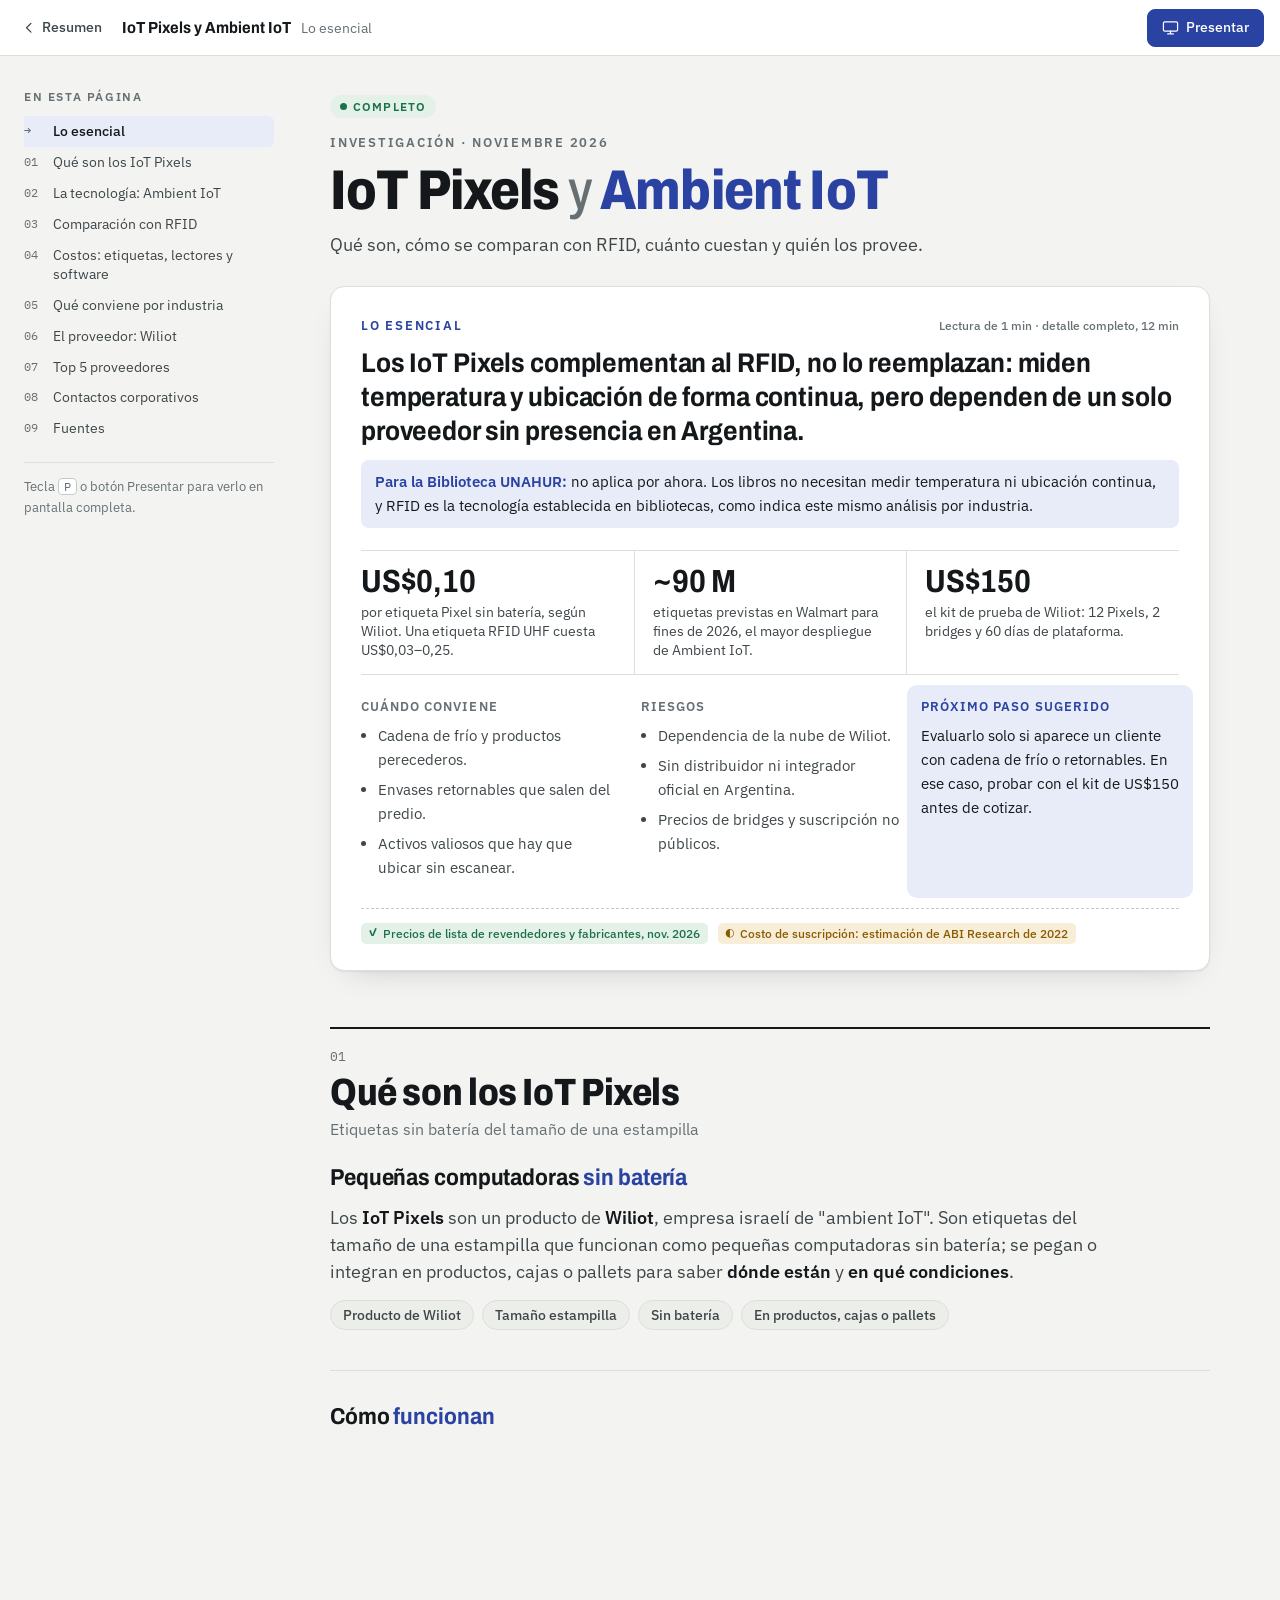
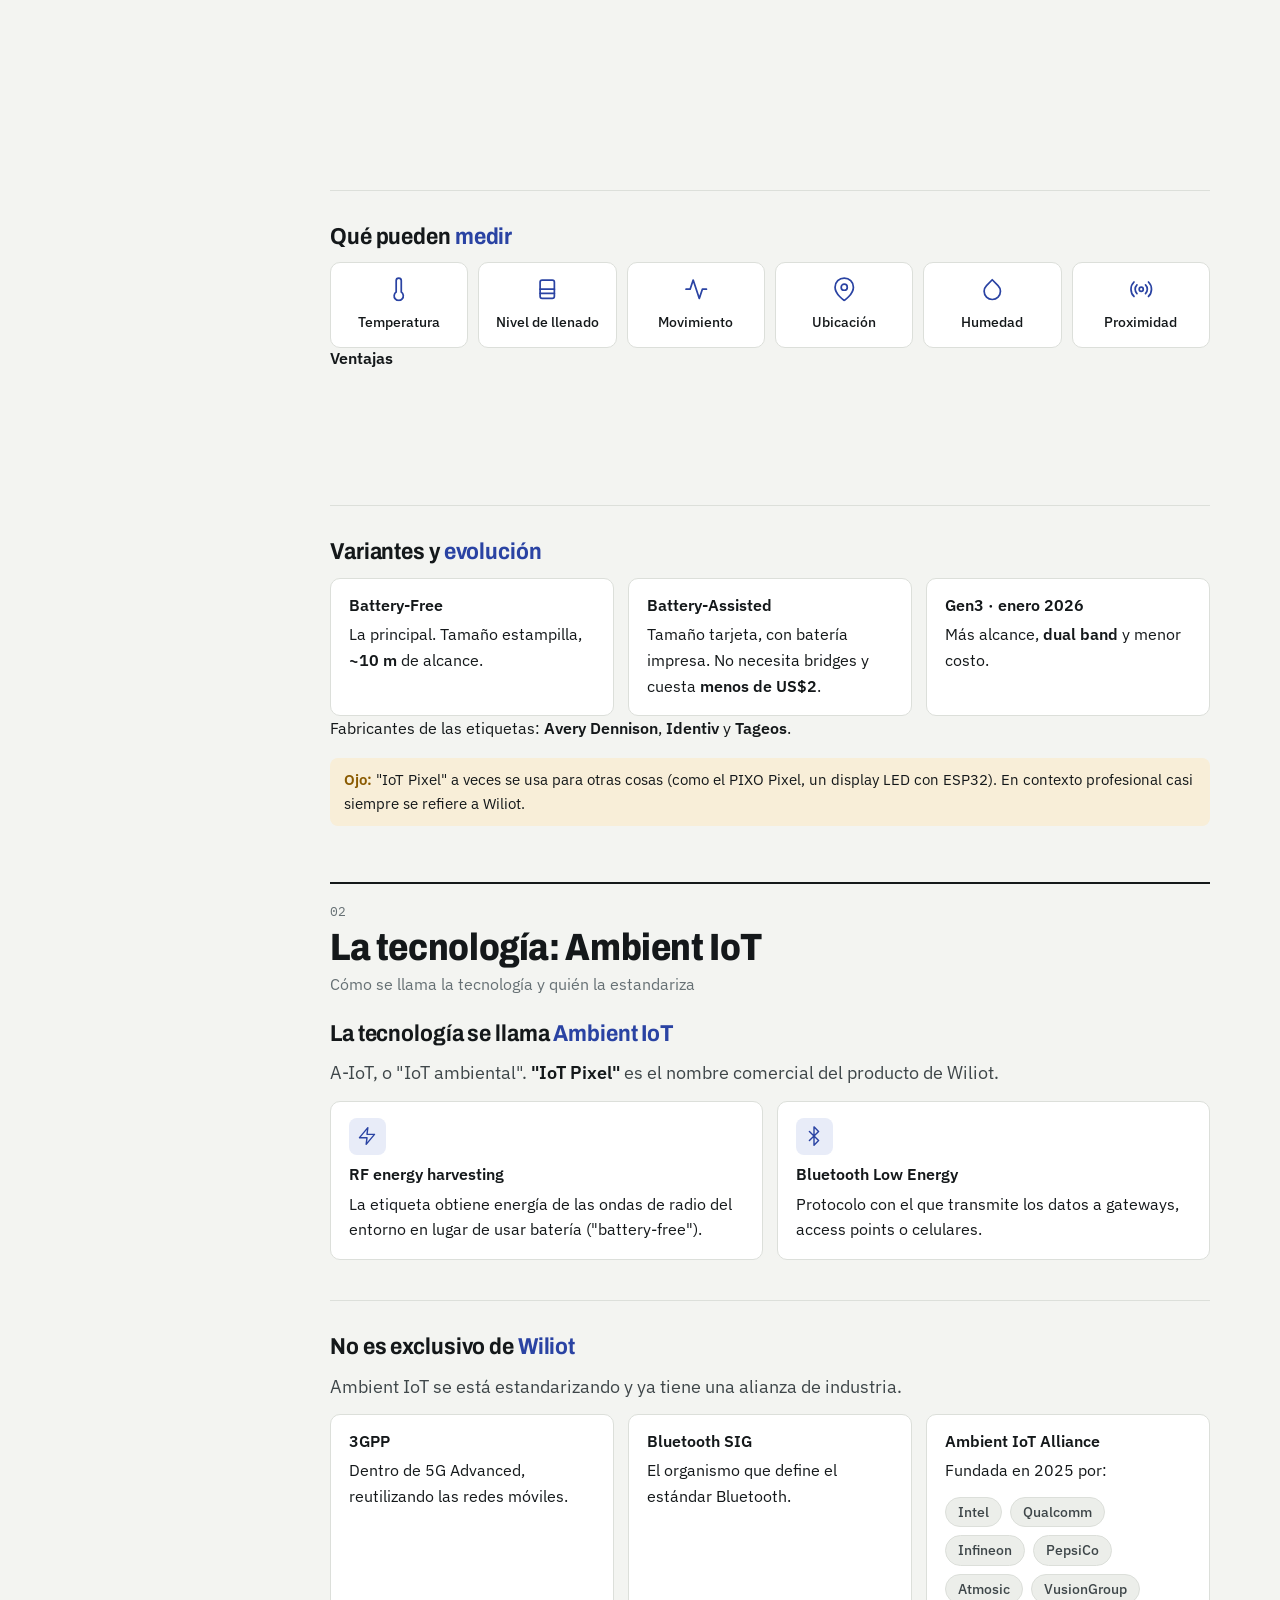
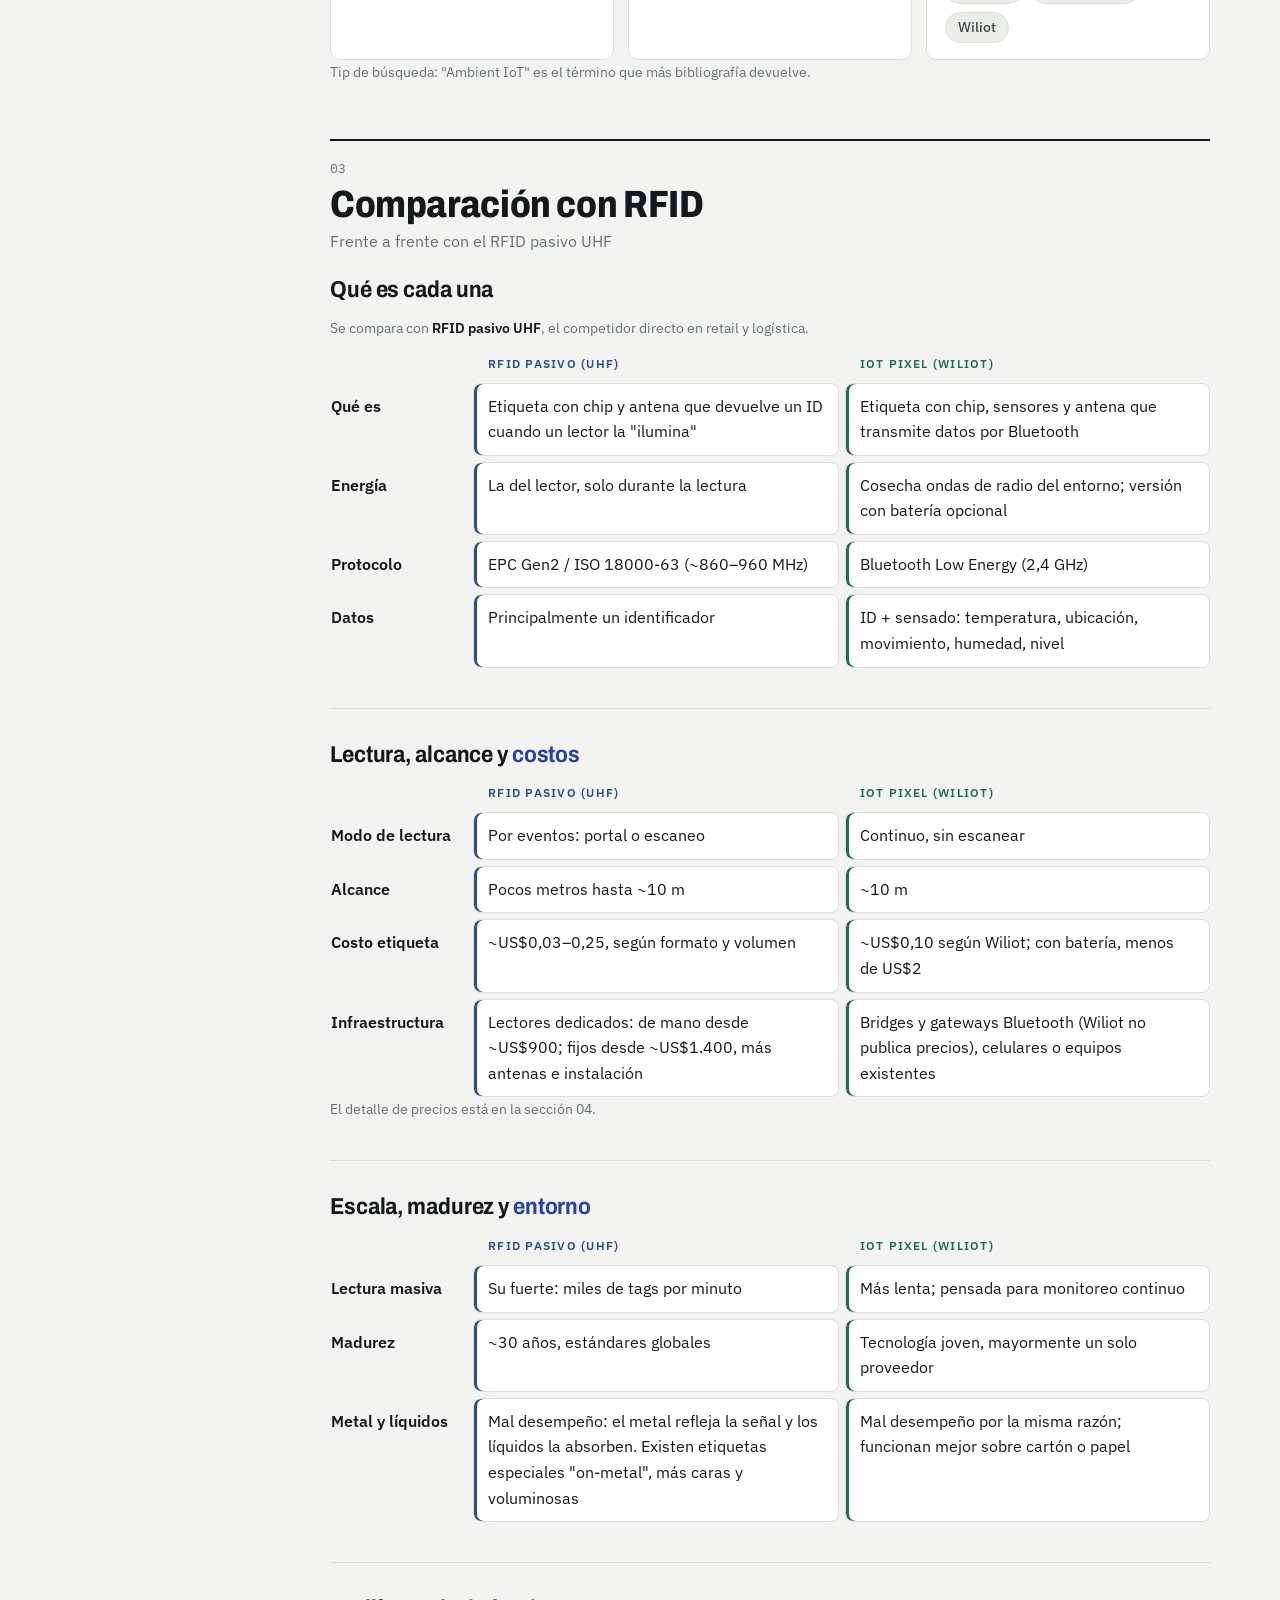
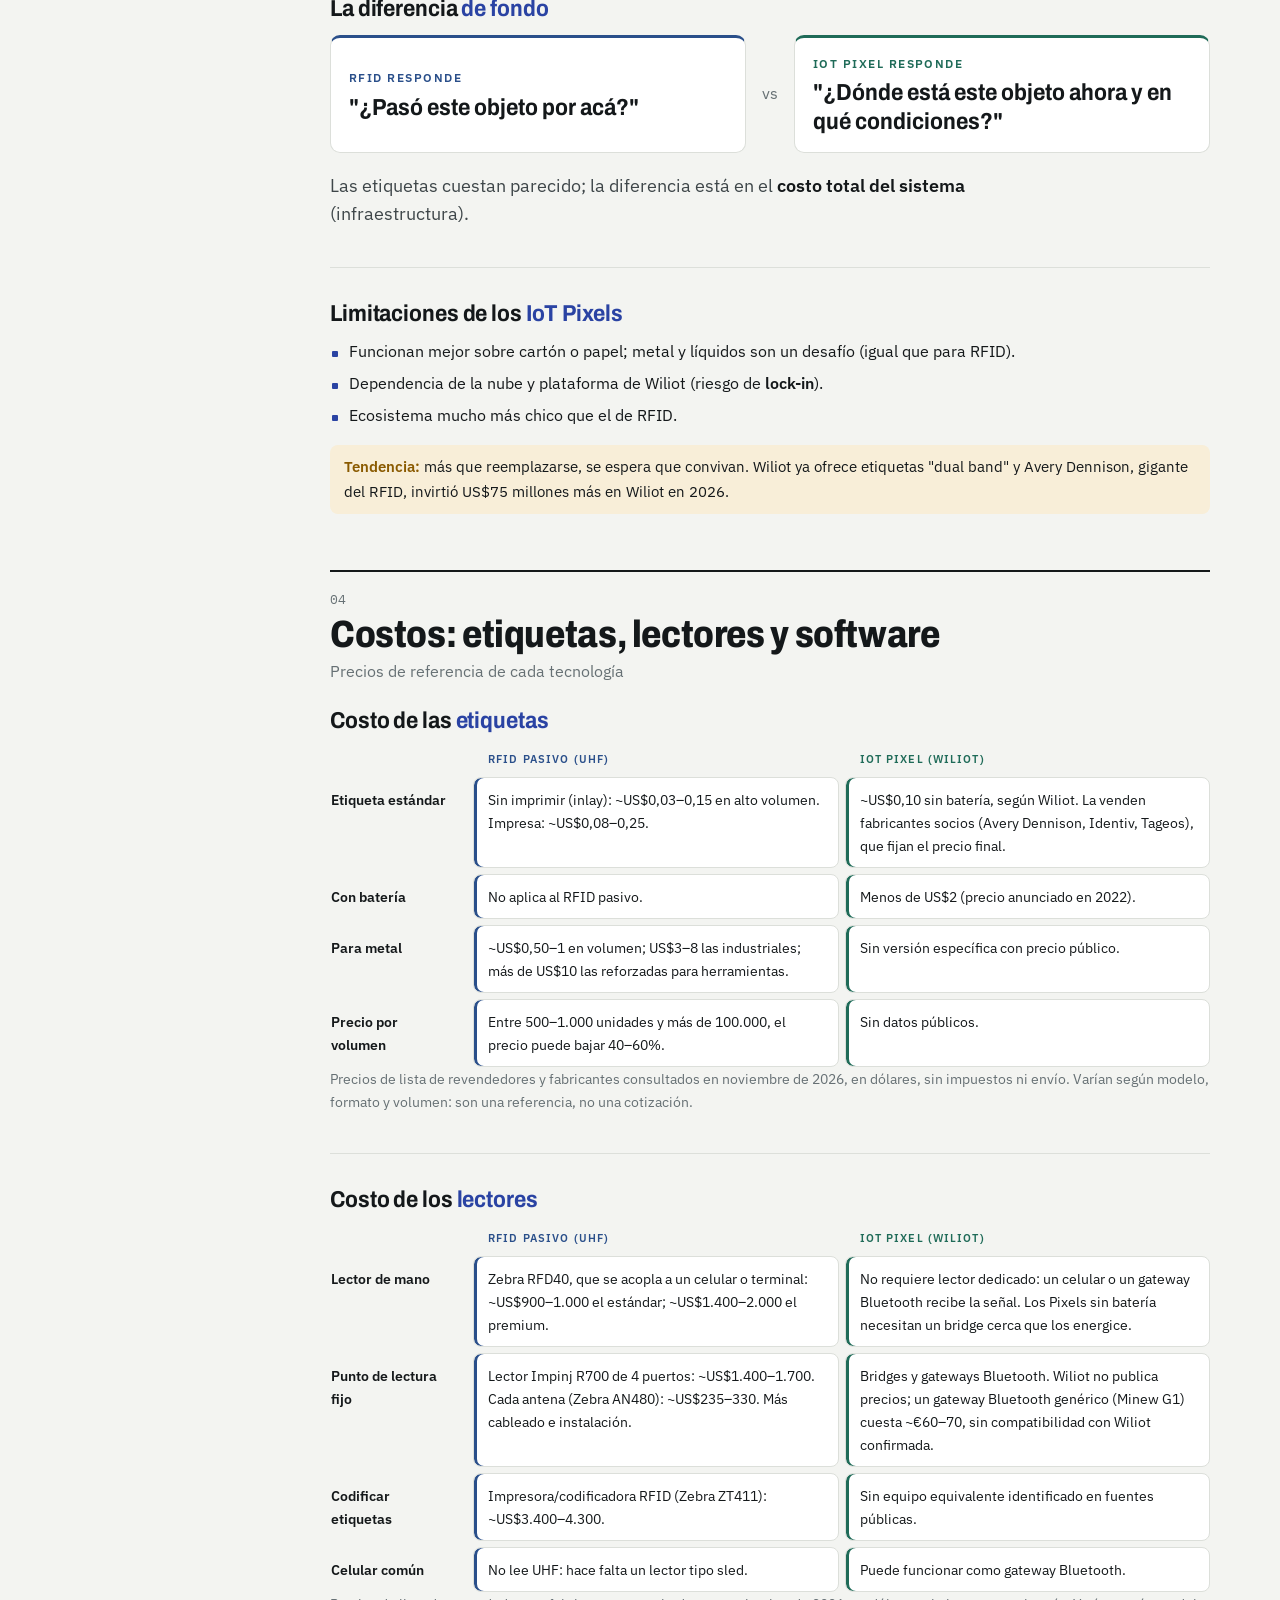
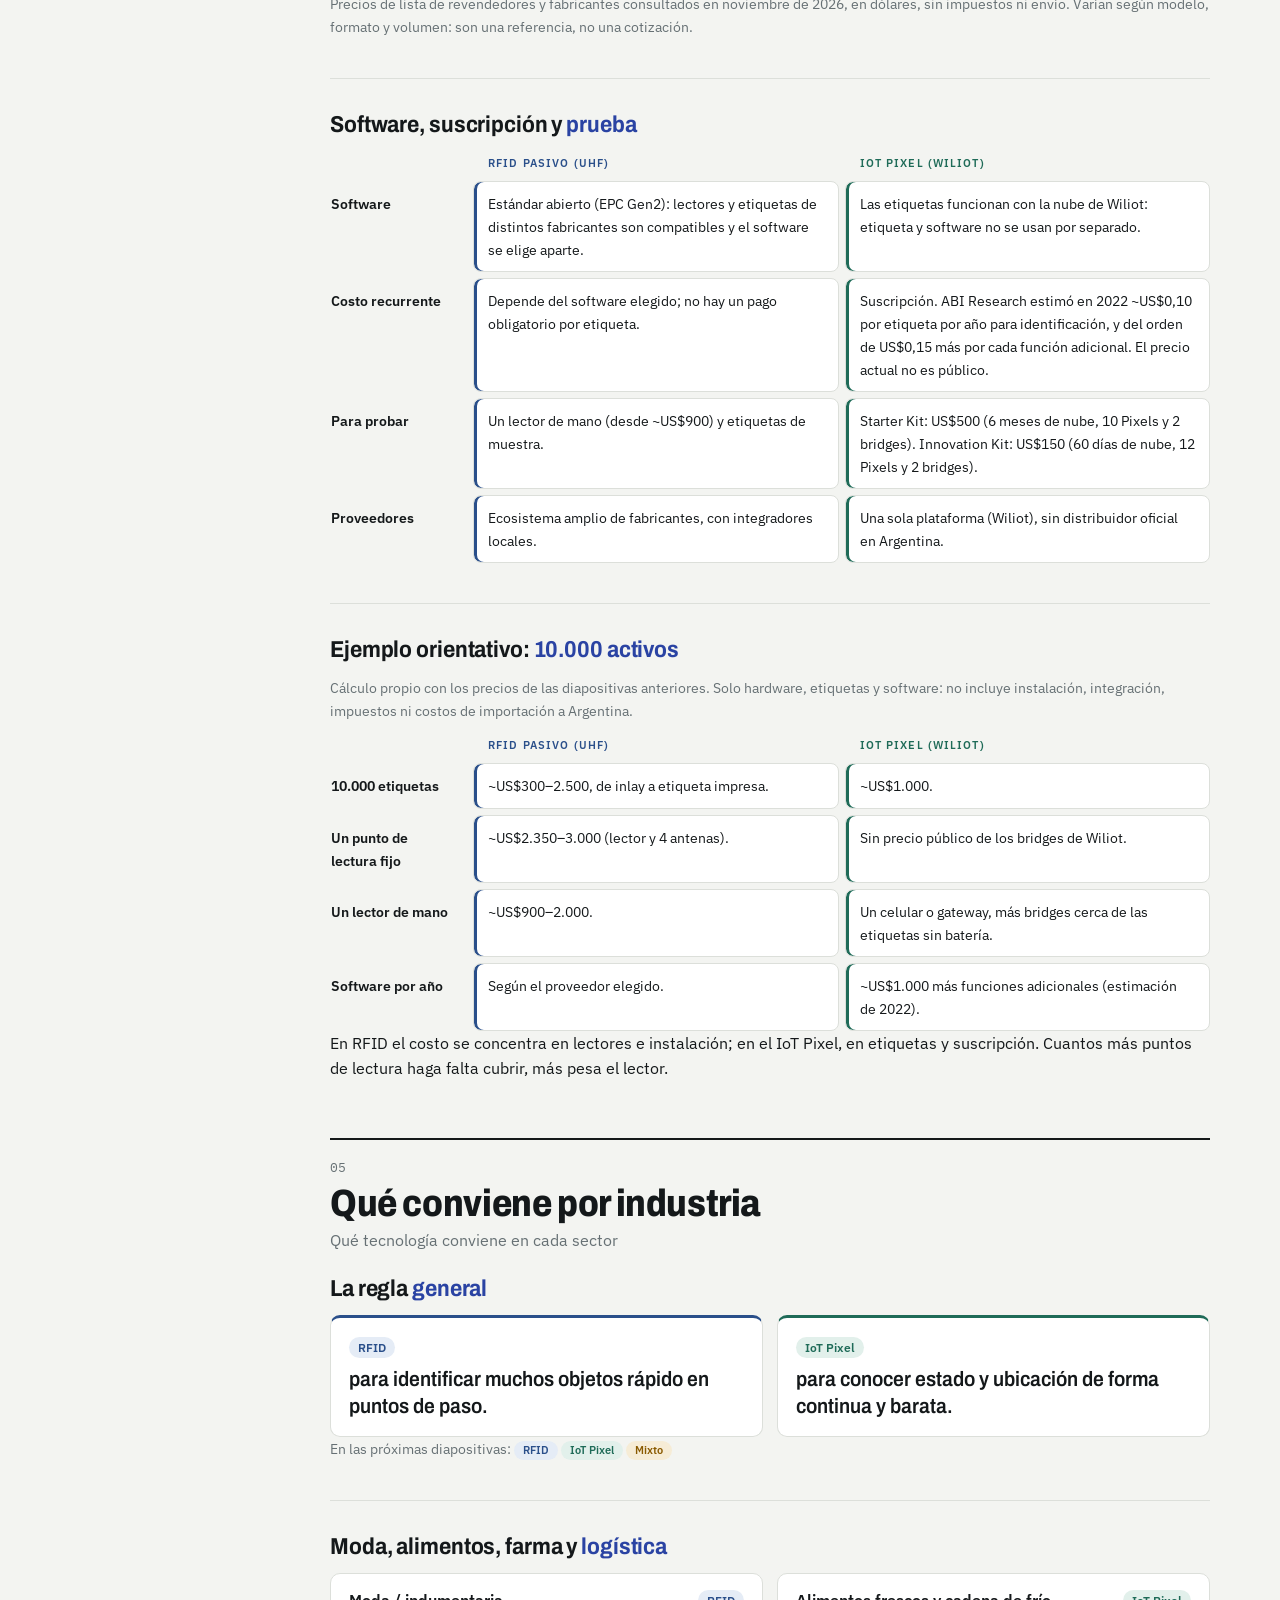
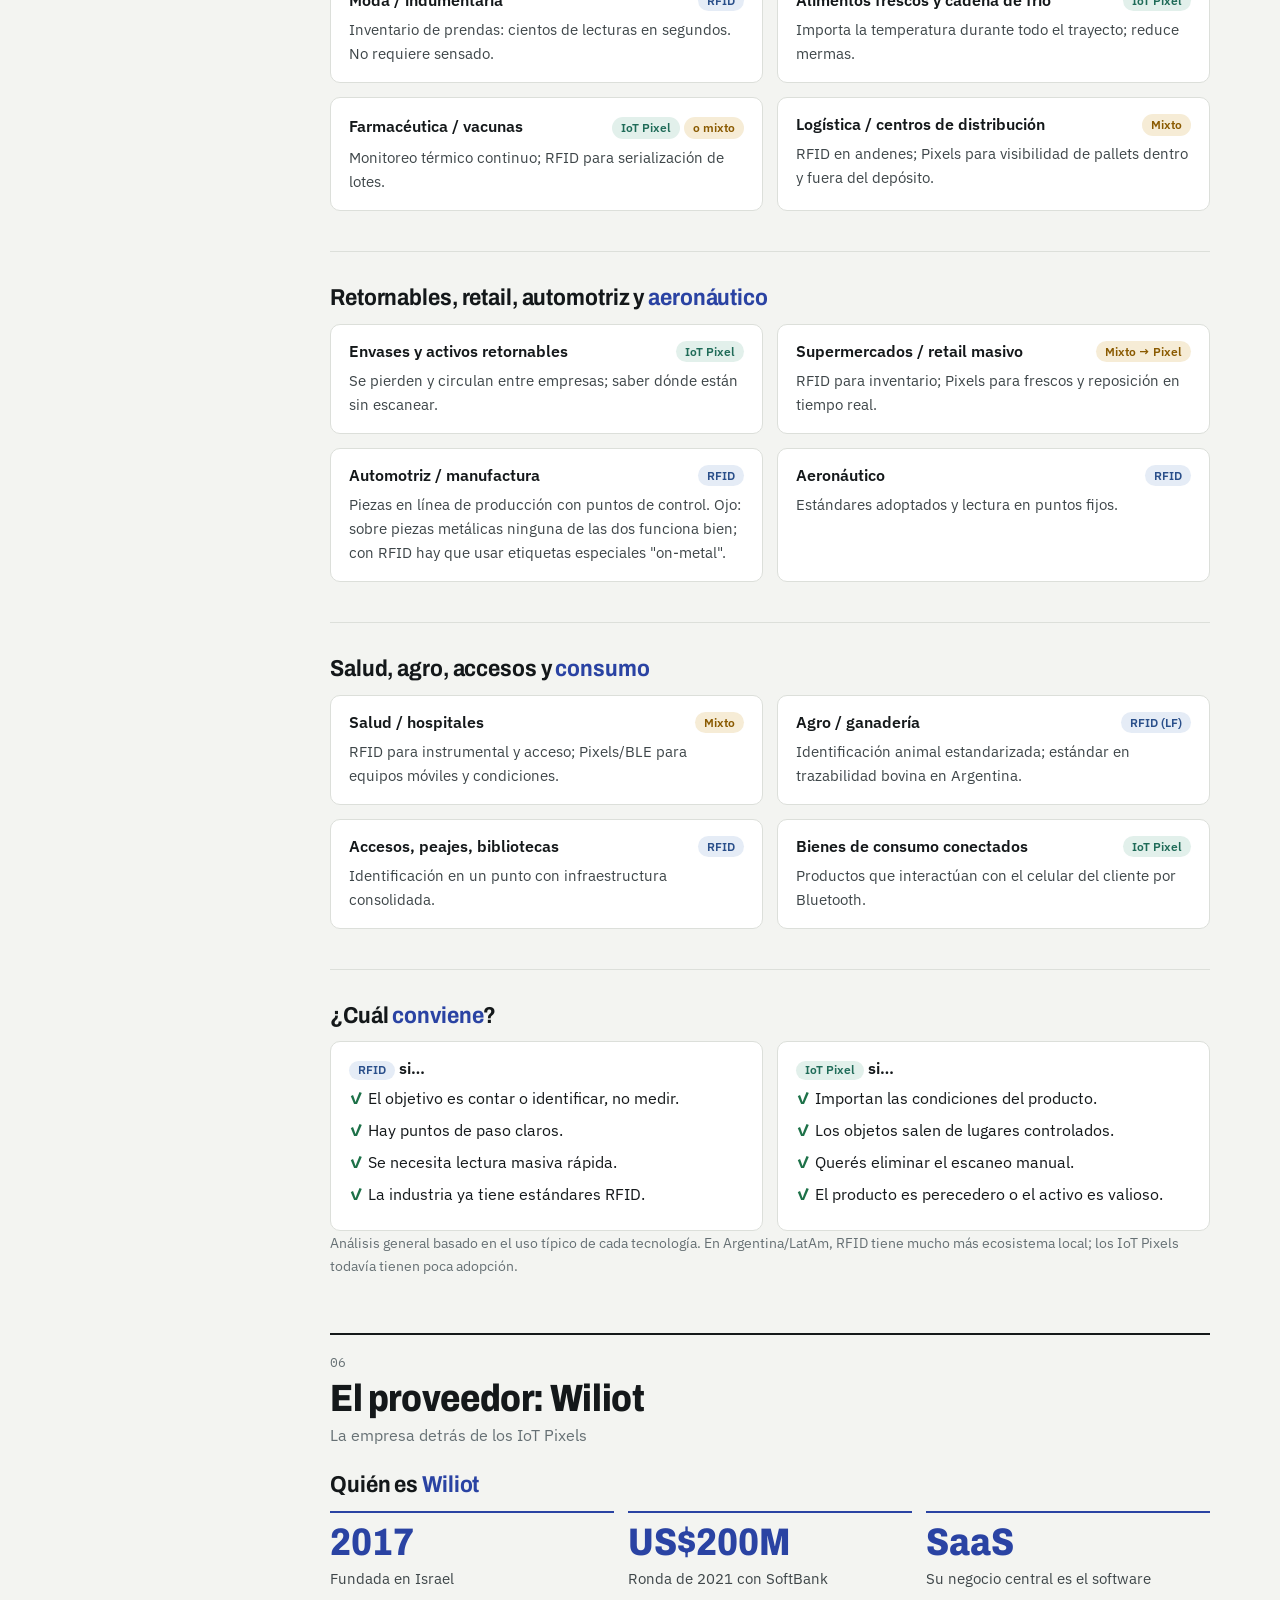
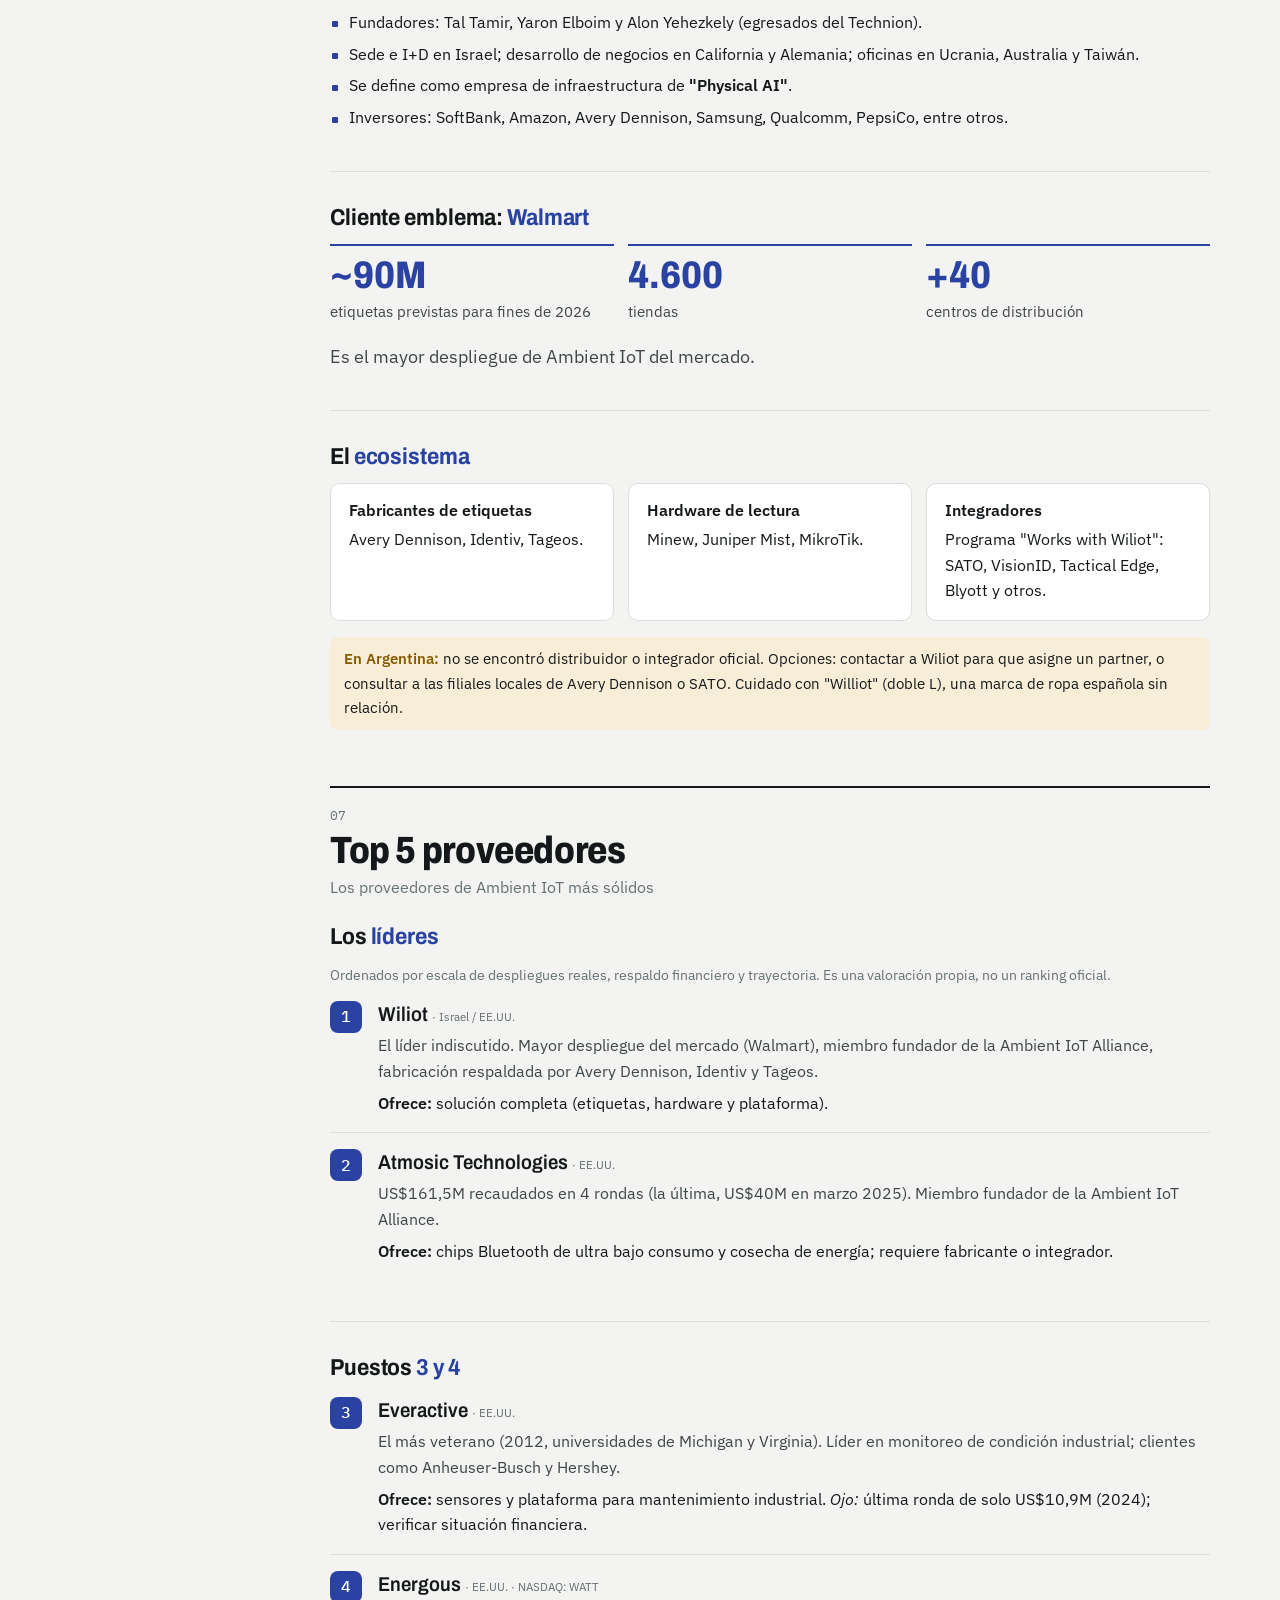
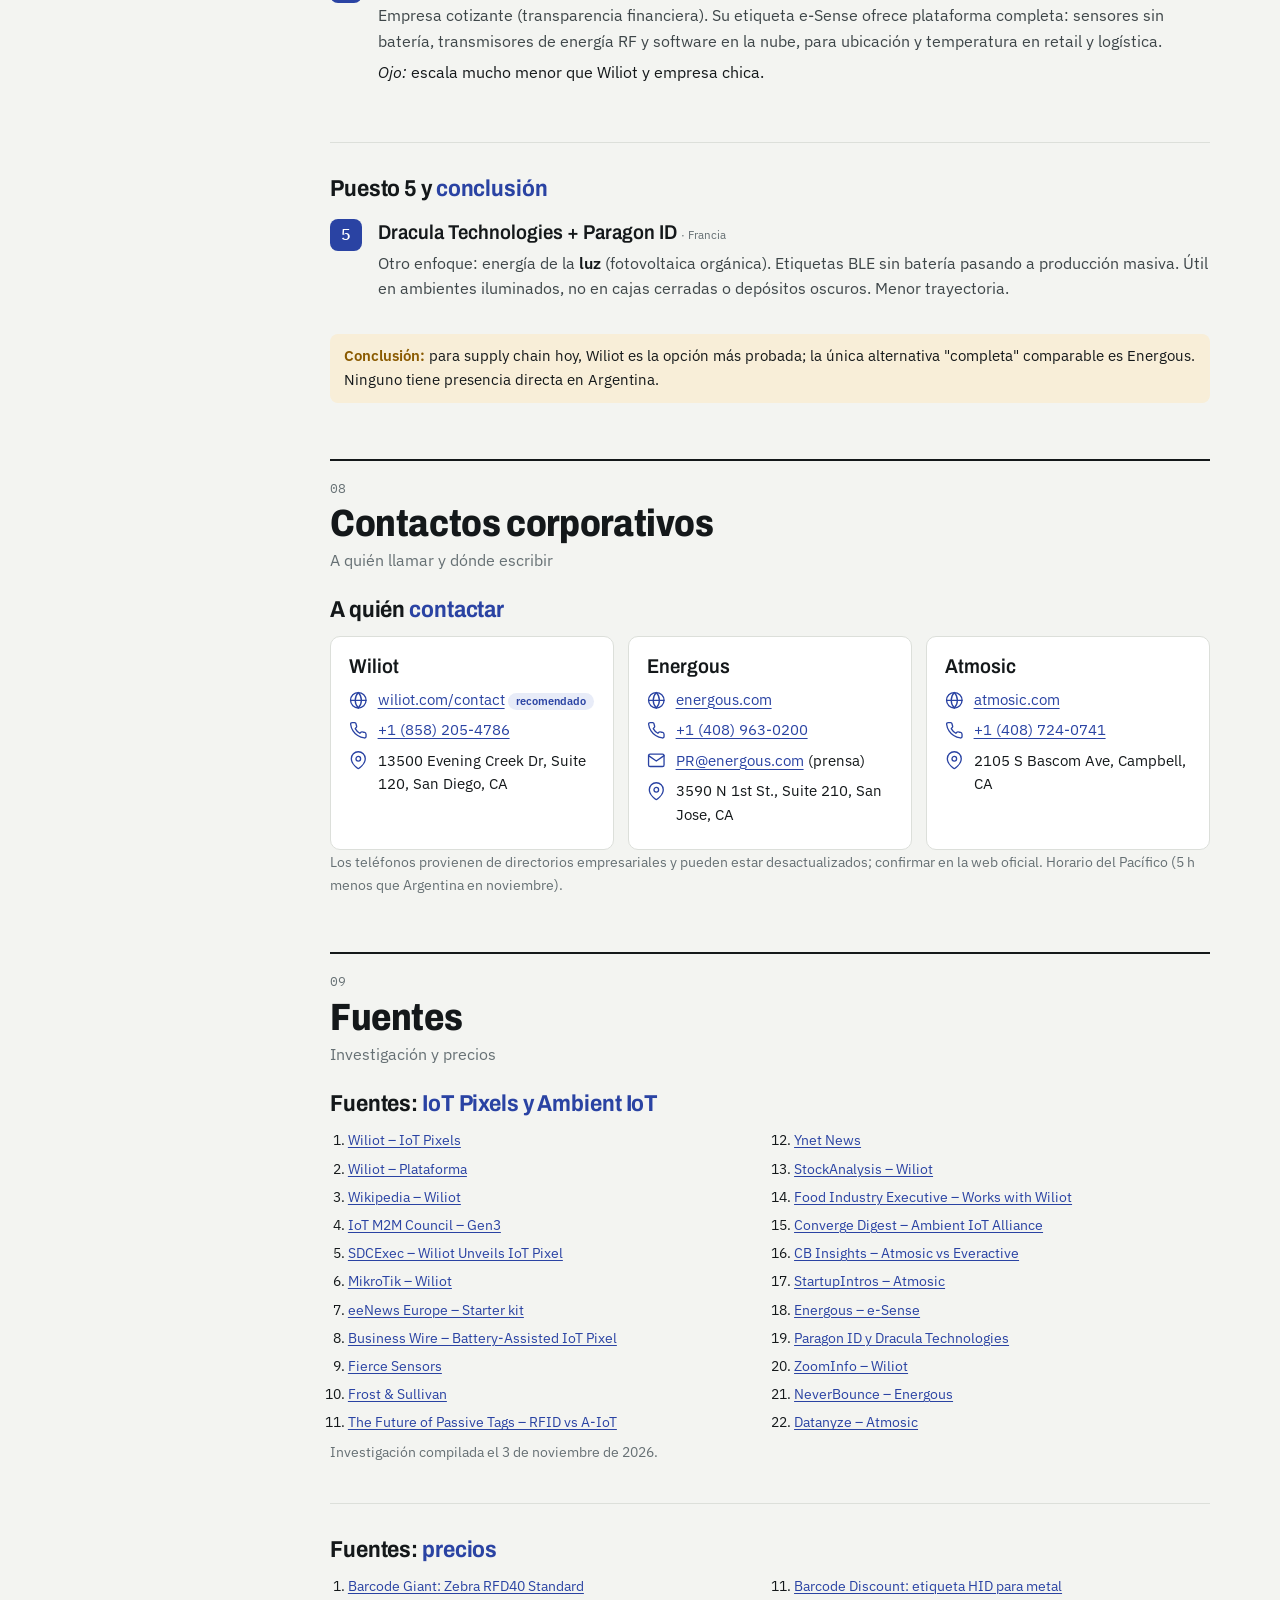
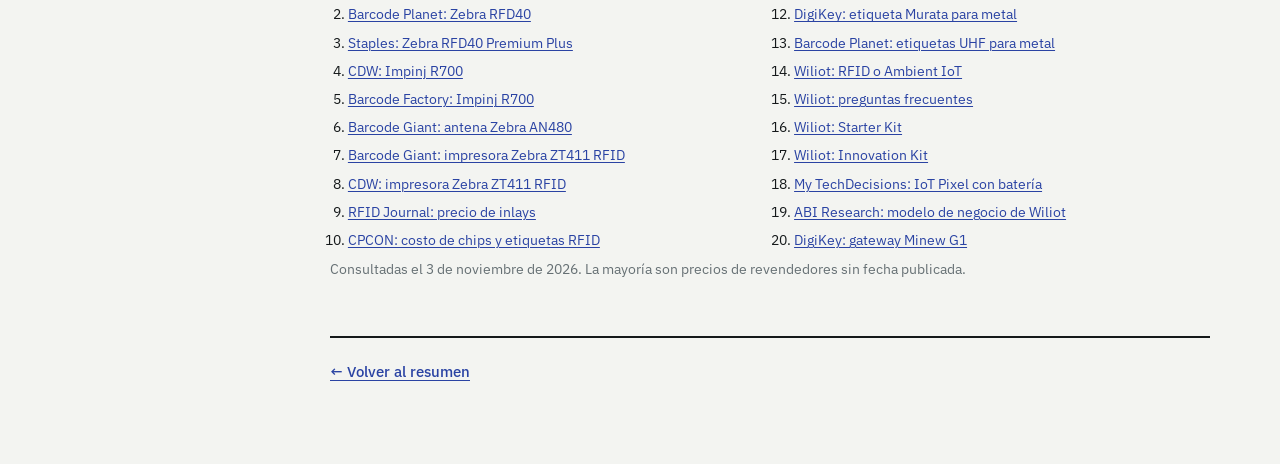
==== commit 8f3ffbf9: "Reorienta la investigación al proyecto RFID de la Biblioteca UNAHUR - Reemplaza el motor con zoom po" ====
--- a/iot-pixels.html
+++ b/iot-pixels.html
@@ -5,10 +5,10 @@
 <meta name="viewport" content="width=device-width, initial-scale=1, viewport-fit=cover">
 <title>IoT Pixels y Ambient IoT</title>
 <meta name="description" content="Presentación: qué son los IoT Pixels, cómo se comparan con RFID, cuánto cuestan y quién los provee.">
-<meta name="theme-color" content="#ecebe6">
+<meta name="theme-color" content="#f3f4f1">
 <link rel="preconnect" href="https://fonts.googleapis.com">
 <link rel="preconnect" href="https://fonts.gstatic.com" crossorigin>
-<link href="https://fonts.googleapis.com/css2?family=Inter:wght@400;500;600;700&family=Source+Serif+4:ital,opsz,wght@0,8..60,400;0,8..60,500;0,8..60,600;1,8..60,400&display=swap" rel="stylesheet">
+<link href="https://fonts.googleapis.com/css2?family=Archivo:wdth,wght@75..100,500..800&family=IBM+Plex+Mono:wght@400;500&family=IBM+Plex+Sans:ital,wght@0,400;0,500;0,600;1,400&display=swap" rel="stylesheet">
 <link rel="stylesheet" href="assets/deck.css">
 </head>
 <body>
@@ -34,48 +34,76 @@
   <symbol id="i-alert" viewBox="0 0 24 24"><path d="M10.3 3.9 1.8 18a2 2 0 0 0 1.7 3h17a2 2 0 0 0 1.7-3L13.7 3.9a2 2 0 0 0-3.4 0z"/><path d="M12 9v4M12 17h.01"/></symbol>
   <symbol id="i-fs" viewBox="0 0 24 24"><path d="M8 3H5a2 2 0 0 0-2 2v3M21 8V5a2 2 0 0 0-2-2h-3M3 16v3a2 2 0 0 0 2 2h3M16 21h3a2 2 0 0 0 2-2v-3"/></symbol>
   <symbol id="i-home" viewBox="0 0 24 24"><path d="M3 10.5 12 3l9 7.5V20a1 1 0 0 1-1 1h-5v-6h-6v6H4a1 1 0 0 1-1-1z"/></symbol>
+  <symbol id="i-x" viewBox="0 0 24 24"><path d="M18 6 6 18M6 6l12 12"/></symbol>
+  <symbol id="i-play" viewBox="0 0 24 24"><rect x="2" y="4" width="20" height="13" rx="2"/><path d="M8 21h8M12 17v4"/></symbol>
+  <symbol id="i-list" viewBox="0 0 24 24"><path d="M8 6h13M8 12h13M8 18h13M3 6h.01M3 12h.01M3 18h.01"/></symbol>
 </svg>
 
+<header class="topbar">
+  <a class="tb-back" href="index.html" title="Volver al resumen"><svg class="ico"><use href="#i-left"/></svg><span>Resumen</span></a>
+  <p class="tb-title"><b>IoT Pixels y Ambient IoT</b><span id="tbSec"></span></p>
+  <button class="tb-btn" id="tocBtn" type="button" aria-controls="toc" aria-expanded="false"><svg class="ico"><use href="#i-list"/></svg>Índice</button>
+  <button class="tb-btn primary" id="presentBtn" type="button" title="Presentar (P)"><svg class="ico"><use href="#i-play"/></svg>Presentar</button>
+</header>
 <div class="progress"><i></i></div>
-
-<main id="stage">
-<div id="grid"></div>
-<div id="world">
-
-<!-- Vista general -->
-<div class="frame ov" id="ov">
-  <svg class="route" aria-hidden="true"><path id="route"/></svg>
-  <div class="ov-title">
+<div class="layout">
+<nav class="toc" id="toc" aria-label="Índice">
+  <p class="toc-h">En esta página</p>
+  <ol>
+    <li><a class="esc" href="#esencial"><span class="n">→</span>Lo esencial</a></li>
+    <li><a href="#s1"><span class="n">01</span>Qué son los IoT Pixels</a></li>
+    <li><a href="#s2"><span class="n">02</span>La tecnología: Ambient IoT</a></li>
+    <li><a href="#s3"><span class="n">03</span>Comparación con RFID</a></li>
+    <li><a href="#s4"><span class="n">04</span>Costos: etiquetas, lectores y software</a></li>
+    <li><a href="#s5"><span class="n">05</span>Qué conviene por industria</a></li>
+    <li><a href="#s6"><span class="n">06</span>El proveedor: Wiliot</a></li>
+    <li><a href="#s7"><span class="n">07</span>Top 5 proveedores</a></li>
+    <li><a href="#s8"><span class="n">08</span>Contactos corporativos</a></li>
+    <li><a href="#s9"><span class="n">09</span>Fuentes</a></li>
+  </ol>
+  <p class="toc-foot">Tecla <kbd>P</kbd> o botón Presentar para verlo en pantalla completa.</p>
+</nav>
+<main class="doc" id="doc">
+<header class="hero" id="inicio" data-name="Inicio">
+  <div>
+    <span class="status listo">Completo</span>
     <p class="eyebrow">Investigación · Noviembre 2026</p>
     <h1>IoT Pixels <span class="y">y</span> <span class="g">Ambient IoT</span></h1>
     <p class="ov-sub">Qué son, cómo se comparan con RFID, cuánto cuestan y quién los provee.</p>
-    <p class="ov-hint start">Tocá un tema o avanzá con → para empezar</p>
-    <p class="ov-hint end">¡Gracias! · ¿Preguntas?</p>
-  </div>
-</div>
-
-<!-- Círculos de cada sección -->
-<div class="frame sec" data-sec="1" data-name="Qué son los IoT Pixels"><button class="circle" aria-label="Ir a: Qué son los IoT Pixels"><span class="c-num">01</span><span class="c-title">Qué son</span><span class="c-sub">Etiquetas sin batería del tamaño de una estampilla</span></button></div>
-<div class="frame sec" data-sec="2" data-name="La tecnología: Ambient IoT"><button class="circle" aria-label="Ir a: La tecnología: Ambient IoT"><span class="c-num">02</span><span class="c-title">Ambient IoT</span><span class="c-sub">Cómo se llama la tecnología y quién la estandariza</span></button></div>
-<div class="frame sec" data-sec="3" data-name="Comparación con RFID"><button class="circle" aria-label="Ir a: Comparación con RFID"><span class="c-num">03</span><span class="c-title">vs RFID</span><span class="c-sub">Frente a frente con el RFID pasivo UHF</span></button></div>
-<div class="frame sec" data-sec="4" data-name="Costos: etiquetas, lectores y software"><button class="circle" aria-label="Ir a: Costos: etiquetas, lectores y software"><span class="c-num">04</span><span class="c-title">Costos</span><span class="c-sub">Precios de referencia de cada tecnología</span></button></div>
-<div class="frame sec" data-sec="5" data-name="Qué conviene por industria"><button class="circle" aria-label="Ir a: Qué conviene por industria"><span class="c-num">05</span><span class="c-title">Por industria</span><span class="c-sub">Qué tecnología conviene en cada sector</span></button></div>
-<div class="frame sec" data-sec="6" data-name="El proveedor: Wiliot"><button class="circle" aria-label="Ir a: El proveedor: Wiliot"><span class="c-num">06</span><span class="c-title">Wiliot</span><span class="c-sub">La empresa detrás de los IoT Pixels</span></button></div>
-<div class="frame sec" data-sec="7" data-name="Top 5 proveedores"><button class="circle" aria-label="Ir a: Top 5 proveedores"><span class="c-num">07</span><span class="c-title">Top 5</span><span class="c-sub">Los proveedores de Ambient IoT más sólidos</span></button></div>
-<div class="frame sec" data-sec="8" data-name="Contactos corporativos"><button class="circle" aria-label="Ir a: Contactos corporativos"><span class="c-num">08</span><span class="c-title">Contactos</span><span class="c-sub">A quién llamar y dónde escribir</span></button></div>
-<div class="frame sec" data-sec="9" data-name="Fuentes"><button class="circle" aria-label="Ir a: Fuentes"><span class="c-num">09</span><span class="c-title">Fuentes</span><span class="c-sub">Investigación y precios</span></button></div>
+  </div>
+</header>
+
+<section class="exec" id="esencial" data-name="Lo esencial" aria-labelledby="esencial-t">
+  <h2 class="exec-t" id="esencial-t">Lo esencial <small>Lectura de 1 min · detalle completo, 12 min</small></h2>
+  <p class="verdict">Los IoT Pixels complementan al RFID, no lo reemplazan: miden temperatura y ubicación de forma continua, pero dependen de un solo proveedor sin presencia en Argentina.</p>
+  <p class="ctx"><b>Para la Biblioteca UNAHUR:</b> no aplica por ahora. Los libros no necesitan medir temperatura ni ubicación continua, y RFID es la tecnología establecida en bibliotecas, como indica este mismo análisis por industria.</p>
+  <dl class="figs">
+    <div><dt>por etiqueta Pixel sin batería, según Wiliot. Una etiqueta RFID UHF cuesta US$0,03–0,25.</dt><dd>US$0,10</dd></div>
+    <div><dt>etiquetas previstas en Walmart para fines de 2026, el mayor despliegue de Ambient IoT.</dt><dd>~90 M</dd></div>
+    <div><dt>el kit de prueba de Wiliot: 12 Pixels, 2 bridges y 60 días de plataforma.</dt><dd>US$150</dd></div>
+  </dl>
+  <div class="exec-cols">
+    <div><h3>Cuándo conviene</h3><ul><li>Cadena de frío y productos perecederos.</li><li>Envases retornables que salen del predio.</li><li>Activos valiosos que hay que ubicar sin escanear.</li></ul></div>
+    <div><h3>Riesgos</h3><ul><li>Dependencia de la nube de Wiliot.</li><li>Sin distribuidor ni integrador oficial en Argentina.</li><li>Precios de bridges y suscripción no públicos.</li></ul></div>
+    <div class="next"><h3>Próximo paso sugerido</h3><p>Evaluarlo solo si aparece un cliente con cadena de frío o retornables. En ese caso, probar con el kit de US$150 antes de cotizar.</p></div>
+  </div>
+  <p class="conf"><span class="cf v">Precios de lista de revendedores y fabricantes, nov. 2026</span><span class="cf p">Costo de suscripción: estimación de ABI Research de 2022</span></p>
+</section>
+
 
 <!-- ===== Qué son los IoT Pixels ===== -->
-<article class="frame slide" data-sec="1"><div class="card"><div class="scroll"><div class="in">
+<section class="sec" id="s1" data-name="Qué son los IoT Pixels">
+<header class="sec-h"><span class="sec-n">01</span><h2>Qué son los IoT Pixels</h2><p>Etiquetas sin batería del tamaño de una estampilla</p></header>
+<article class="slide" data-sec="1"><div class="in">
   <p class="kicker">01 · Qué son los IoT Pixels</p>
   <h2>Pequeñas computadoras <em>sin batería</em></h2>
   <p class="lead">Los <strong>IoT Pixels</strong> son un producto de <strong>Wiliot</strong>, empresa israelí de "ambient IoT". Son etiquetas del tamaño de una estampilla que funcionan como pequeñas computadoras sin batería; se pegan o integran en productos, cajas o pallets para saber <strong>dónde están</strong> y <strong>en qué condiciones</strong>.</p>
   <ul class="chips">
     <li>Producto de Wiliot</li><li>Tamaño estampilla</li><li>Sin batería</li><li>En productos, cajas o pallets</li>
   </ul>
-</div></div><span class="more">Deslizá para ver más ↓</span></div></article>
-
-<article class="frame slide" data-sec="1"><div class="card"><div class="scroll"><div class="in">
+</div></article>
+
+<article class="slide" data-sec="1"><div class="in">
   <p class="kicker">01 · Qué son los IoT Pixels</p>
   <h2>Cómo <em>funcionan</em></h2>
   <ol class="flow">
@@ -85,9 +113,9 @@
     <li><span class="badge"><svg class="ico"><use href="#i-gw"/></svg></span><span class="step">PASO 4</span><h3>Gateway</h3><p>Un gateway recibe la señal y la envía a la nube de Wiliot.</p></li>
     <li><span class="badge"><svg class="ico"><use href="#i-cloud"/></svg></span><span class="step">PASO 5</span><h3>Plataforma con IA</h3><p>La Wiliot Intelligence Platform convierte los datos en visibilidad continua e inteligencia operativa.</p></li>
   </ol>
-</div></div><span class="more">Deslizá para ver más ↓</span></div></article>
-
-<article class="frame slide" data-sec="1"><div class="card"><div class="scroll"><div class="in">
+</div></article>
+
+<article class="slide" data-sec="1"><div class="in">
   <p class="kicker">01 · Qué son los IoT Pixels</p>
   <h2>Qué pueden <em>medir</em></h2>
   <ul class="tiles">
@@ -104,9 +132,9 @@
     <li>Vida útil prácticamente ilimitada; se pueden <strong>embeber en los productos</strong>.</li>
     <li>Infraestructura de lectura mínima y de bajo costo.</li>
   </ul>
-</div></div><span class="more">Deslizá para ver más ↓</span></div></article>
-
-<article class="frame slide" data-sec="1"><div class="card"><div class="scroll"><div class="in">
+</div></article>
+
+<article class="slide" data-sec="1"><div class="in">
   <p class="kicker">01 · Qué son los IoT Pixels</p>
   <h2>Variantes y <em>evolución</em></h2>
   <div class="grid" style="--cols:3">
@@ -116,10 +144,14 @@
   </div>
   <p class="gap">Fabricantes de las etiquetas: <strong>Avery Dennison</strong>, <strong>Identiv</strong> y <strong>Tageos</strong>.</p>
   <div class="note"><b>Ojo:</b> "IoT Pixel" a veces se usa para otras cosas (como el PIXO Pixel, un display LED con ESP32). En contexto profesional casi siempre se refiere a Wiliot.</div>
-</div></div><span class="more">Deslizá para ver más ↓</span></div></article>
+</div></article>
 
 <!-- ===== La tecnología: Ambient IoT ===== -->
-<article class="frame slide" data-sec="2"><div class="card"><div class="scroll"><div class="in">
+</section>
+
+<section class="sec" id="s2" data-name="La tecnología: Ambient IoT">
+<header class="sec-h"><span class="sec-n">02</span><h2>La tecnología: Ambient IoT</h2><p>Cómo se llama la tecnología y quién la estandariza</p></header>
+<article class="slide" data-sec="2"><div class="in">
   <p class="kicker">02 · La tecnología</p>
   <h2>La tecnología se llama <em>Ambient IoT</em></h2>
   <p class="lead">A-IoT, o "IoT ambiental". <strong>"IoT Pixel"</strong> es el nombre comercial del producto de Wiliot.</p>
@@ -127,9 +159,9 @@
     <div class="box"><span class="badge"><svg class="ico"><use href="#i-zap"/></svg></span><h3>RF energy harvesting</h3><p>La etiqueta obtiene energía de las ondas de radio del entorno en lugar de usar batería ("battery-free").</p></div>
     <div class="box"><span class="badge"><svg class="ico"><use href="#i-bt"/></svg></span><h3>Bluetooth Low Energy</h3><p>Protocolo con el que transmite los datos a gateways, access points o celulares.</p></div>
   </div>
-</div></div><span class="more">Deslizá para ver más ↓</span></div></article>
-
-<article class="frame slide" data-sec="2"><div class="card"><div class="scroll"><div class="in">
+</div></article>
+
+<article class="slide" data-sec="2"><div class="in">
   <p class="kicker">02 · La tecnología</p>
   <h2>No es exclusivo de <em>Wiliot</em></h2>
   <p class="lead">Ambient IoT se está estandarizando y ya tiene una alianza de industria.</p>
@@ -140,10 +172,14 @@
       <ul class="chips"><li>Intel</li><li>Qualcomm</li><li>Infineon</li><li>PepsiCo</li><li>Atmosic</li><li>VusionGroup</li><li>Wiliot</li></ul></div>
   </div>
   <p class="muted gap">Tip de búsqueda: "Ambient IoT" es el término que más bibliografía devuelve.</p>
-</div></div><span class="more">Deslizá para ver más ↓</span></div></article>
+</div></article>
 
 <!-- ===== Comparación con RFID ===== -->
-<article class="frame slide" data-sec="3"><div class="card"><div class="scroll"><div class="in">
+</section>
+
+<section class="sec" id="s3" data-name="Comparación con RFID">
+<header class="sec-h"><span class="sec-n">03</span><h2>Comparación con RFID</h2><p>Frente a frente con el RFID pasivo UHF</p></header>
+<article class="slide" data-sec="3"><div class="in">
   <p class="kicker">03 · Comparación con RFID</p>
   <h2>Qué es cada una</h2>
   <p class="muted">Se compara con <strong>RFID pasivo UHF</strong>, el competidor directo en retail y logística.</p>
@@ -154,9 +190,9 @@
     <div class="row"><div class="lbl">Protocolo</div><div class="a">EPC Gen2 / ISO 18000-63 (~860–960 MHz)</div><div class="b">Bluetooth Low Energy (2,4 GHz)</div></div>
     <div class="row"><div class="lbl">Datos</div><div class="a">Principalmente un identificador</div><div class="b">ID + sensado: temperatura, ubicación, movimiento, humedad, nivel</div></div>
   </div>
-</div></div><span class="more">Deslizá para ver más ↓</span></div></article>
-
-<article class="frame slide" data-sec="3"><div class="card"><div class="scroll"><div class="in">
+</div></article>
+
+<article class="slide" data-sec="3"><div class="in">
   <p class="kicker">03 · Comparación con RFID</p>
   <h2>Lectura, alcance y <em>costos</em></h2>
   <div class="cmp">
@@ -167,9 +203,9 @@
     <div class="row"><div class="lbl">Infraestructura</div><div class="a">Lectores dedicados: de mano desde ~US$900; fijos desde ~US$1.400, más antenas e instalación</div><div class="b">Bridges y gateways Bluetooth (Wiliot no publica precios), celulares o equipos existentes</div></div>
   </div>
   <p class="muted gap">El detalle de precios está en la sección 04.</p>
-</div></div><span class="more">Deslizá para ver más ↓</span></div></article>
-
-<article class="frame slide" data-sec="3"><div class="card"><div class="scroll"><div class="in">
+</div></article>
+
+<article class="slide" data-sec="3"><div class="in">
   <p class="kicker">03 · Comparación con RFID</p>
   <h2>Escala, madurez y <em>entorno</em></h2>
   <div class="cmp">
@@ -178,9 +214,9 @@
     <div class="row"><div class="lbl">Madurez</div><div class="a">~30 años, estándares globales</div><div class="b">Tecnología joven, mayormente un solo proveedor</div></div>
     <div class="row"><div class="lbl">Metal y líquidos</div><div class="a">Mal desempeño: el metal refleja la señal y los líquidos la absorben. Existen etiquetas especiales "on-metal", más caras y voluminosas</div><div class="b">Mal desempeño por la misma razón; funcionan mejor sobre cartón o papel</div></div>
   </div>
-</div></div><span class="more">Deslizá para ver más ↓</span></div></article>
-
-<article class="frame slide" data-sec="3"><div class="card"><div class="scroll"><div class="in">
+</div></article>
+
+<article class="slide" data-sec="3"><div class="in">
   <p class="kicker">03 · Comparación con RFID</p>
   <h2>La diferencia <em>de fondo</em></h2>
   <div class="vs">
@@ -189,9 +225,9 @@
     <div class="box px"><span class="who">IoT Pixel responde</span><p class="q">"¿Dónde está este objeto ahora y en qué condiciones?"</p></div>
   </div>
   <p class="lead">Las etiquetas cuestan parecido; la diferencia está en el <strong>costo total del sistema</strong> (infraestructura).</p>
-</div></div><span class="more">Deslizá para ver más ↓</span></div></article>
-
-<article class="frame slide" data-sec="3"><div class="card"><div class="scroll"><div class="in">
+</div></article>
+
+<article class="slide" data-sec="3"><div class="in">
   <p class="kicker">03 · Comparación con RFID</p>
   <h2>Limitaciones de los <em>IoT Pixels</em></h2>
   <ul class="list">
@@ -200,10 +236,14 @@
     <li>Ecosistema mucho más chico que el de RFID.</li>
   </ul>
   <div class="note"><b>Tendencia:</b> más que reemplazarse, se espera que convivan. Wiliot ya ofrece etiquetas "dual band" y Avery Dennison, gigante del RFID, invirtió US$75 millones más en Wiliot en 2026.</div>
-</div></div><span class="more">Deslizá para ver más ↓</span></div></article>
+</div></article>
 
 <!-- ===== Costos: etiquetas, lectores y software ===== -->
-<article class="frame slide" data-sec="4"><div class="card"><div class="scroll"><div class="in">
+</section>
+
+<section class="sec" id="s4" data-name="Costos: etiquetas, lectores y software">
+<header class="sec-h"><span class="sec-n">04</span><h2>Costos: etiquetas, lectores y software</h2><p>Precios de referencia de cada tecnología</p></header>
+<article class="slide" data-sec="4"><div class="in">
   <p class="kicker">04 · Costos</p>
   <h2>Costo de las <em>etiquetas</em></h2>
   <div class="cmp dense">
@@ -214,9 +254,9 @@
     <div class="row"><div class="lbl">Precio por volumen</div><div class="a">Entre 500–1.000 unidades y más de 100.000, el precio puede bajar 40–60%.</div><div class="b">Sin datos públicos.</div></div>
   </div>
   <p class="muted gap">Precios de lista de revendedores y fabricantes consultados en noviembre de 2026, en dólares, sin impuestos ni envío. Varían según modelo, formato y volumen: son una referencia, no una cotización.</p>
-</div></div><span class="more">Deslizá para ver más ↓</span></div></article>
-
-<article class="frame slide" data-sec="4"><div class="card"><div class="scroll"><div class="in">
+</div></article>
+
+<article class="slide" data-sec="4"><div class="in">
   <p class="kicker">04 · Costos</p>
   <h2>Costo de los <em>lectores</em></h2>
   <div class="cmp dense">
@@ -227,9 +267,9 @@
     <div class="row"><div class="lbl">Celular común</div><div class="a">No lee UHF: hace falta un lector tipo sled.</div><div class="b">Puede funcionar como gateway Bluetooth.</div></div>
   </div>
   <p class="muted gap">Precios de lista de revendedores y fabricantes consultados en noviembre de 2026, en dólares, sin impuestos ni envío. Varían según modelo, formato y volumen: son una referencia, no una cotización.</p>
-</div></div><span class="more">Deslizá para ver más ↓</span></div></article>
-
-<article class="frame slide" data-sec="4"><div class="card"><div class="scroll"><div class="in">
+</div></article>
+
+<article class="slide" data-sec="4"><div class="in">
   <p class="kicker">04 · Costos</p>
   <h2>Software, suscripción y <em>prueba</em></h2>
   <div class="cmp dense">
@@ -239,9 +279,9 @@
     <div class="row"><div class="lbl">Para probar</div><div class="a">Un lector de mano (desde ~US$900) y etiquetas de muestra.</div><div class="b">Starter Kit: US$500 (6 meses de nube, 10 Pixels y 2 bridges). Innovation Kit: US$150 (60 días de nube, 12 Pixels y 2 bridges).</div></div>
     <div class="row"><div class="lbl">Proveedores</div><div class="a">Ecosistema amplio de fabricantes, con integradores locales.</div><div class="b">Una sola plataforma (Wiliot), sin distribuidor oficial en Argentina.</div></div>
   </div>
-</div></div><span class="more">Deslizá para ver más ↓</span></div></article>
-
-<article class="frame slide" data-sec="4"><div class="card"><div class="scroll"><div class="in">
+</div></article>
+
+<article class="slide" data-sec="4"><div class="in">
   <p class="kicker">04 · Costos</p>
   <h2>Ejemplo orientativo: <em>10.000 activos</em></h2>
   <p class="muted">Cálculo propio con los precios de las diapositivas anteriores. Solo hardware, etiquetas y software: no incluye instalación, integración, impuestos ni costos de importación a Argentina.</p>
@@ -253,10 +293,14 @@
     <div class="row"><div class="lbl">Software por año</div><div class="a">Según el proveedor elegido.</div><div class="b">~US$1.000 más funciones adicionales (estimación de 2022).</div></div>
   </div>
   <p class="gap">En RFID el costo se concentra en lectores e instalación; en el IoT Pixel, en etiquetas y suscripción. Cuantos más puntos de lectura haga falta cubrir, más pesa el lector.</p>
-</div></div><span class="more">Deslizá para ver más ↓</span></div></article>
+</div></article>
 
 <!-- ===== Qué conviene por industria ===== -->
-<article class="frame slide" data-sec="5"><div class="card"><div class="scroll"><div class="in">
+</section>
+
+<section class="sec" id="s5" data-name="Qué conviene por industria">
+<header class="sec-h"><span class="sec-n">05</span><h2>Qué conviene por industria</h2><p>Qué tecnología conviene en cada sector</p></header>
+<article class="slide" data-sec="5"><div class="in">
   <p class="kicker">05 · Qué conviene por industria</p>
   <h2>La regla <em>general</em></h2>
   <div class="grid rule">
@@ -264,9 +308,9 @@
     <div class="box px"><span class="tag t-pixel">IoT Pixel</span><p class="big">para conocer estado y ubicación de forma continua y barata.</p></div>
   </div>
   <p class="muted gap">En las próximas diapositivas: <span class="tag t-rfid">RFID</span> <span class="tag t-pixel">IoT Pixel</span> <span class="tag t-mix">Mixto</span></p>
-</div></div><span class="more">Deslizá para ver más ↓</span></div></article>
-
-<article class="frame slide" data-sec="5"><div class="card"><div class="scroll"><div class="in">
+</div></article>
+
+<article class="slide" data-sec="5"><div class="in">
   <p class="kicker">05 · Por industria · 1 de 3</p>
   <h2>Moda, alimentos, farma y <em>logística</em></h2>
   <div class="grid ind">
@@ -275,9 +319,9 @@
     <div class="box"><header><h3>Farmacéutica / vacunas</h3><span><span class="tag t-pixel">IoT Pixel</span> <span class="tag t-mix">o mixto</span></span></header><p>Monitoreo térmico continuo; RFID para serialización de lotes.</p></div>
     <div class="box"><header><h3>Logística / centros de distribución</h3><span class="tag t-mix">Mixto</span></header><p>RFID en andenes; Pixels para visibilidad de pallets dentro y fuera del depósito.</p></div>
   </div>
-</div></div><span class="more">Deslizá para ver más ↓</span></div></article>
-
-<article class="frame slide" data-sec="5"><div class="card"><div class="scroll"><div class="in">
+</div></article>
+
+<article class="slide" data-sec="5"><div class="in">
   <p class="kicker">05 · Por industria · 2 de 3</p>
   <h2>Retornables, retail, automotriz y <em>aeronáutico</em></h2>
   <div class="grid ind">
@@ -286,9 +330,9 @@
     <div class="box"><header><h3>Automotriz / manufactura</h3><span class="tag t-rfid">RFID</span></header><p>Piezas en línea de producción con puntos de control. Ojo: sobre piezas metálicas ninguna de las dos funciona bien; con RFID hay que usar etiquetas especiales "on-metal".</p></div>
     <div class="box"><header><h3>Aeronáutico</h3><span class="tag t-rfid">RFID</span></header><p>Estándares adoptados y lectura en puntos fijos.</p></div>
   </div>
-</div></div><span class="more">Deslizá para ver más ↓</span></div></article>
-
-<article class="frame slide" data-sec="5"><div class="card"><div class="scroll"><div class="in">
+</div></article>
+
+<article class="slide" data-sec="5"><div class="in">
   <p class="kicker">05 · Por industria · 3 de 3</p>
   <h2>Salud, agro, accesos y <em>consumo</em></h2>
   <div class="grid ind">
@@ -297,9 +341,9 @@
     <div class="box"><header><h3>Accesos, peajes, bibliotecas</h3><span class="tag t-rfid">RFID</span></header><p>Identificación en un punto con infraestructura consolidada.</p></div>
     <div class="box"><header><h3>Bienes de consumo conectados</h3><span class="tag t-pixel">IoT Pixel</span></header><p>Productos que interactúan con el celular del cliente por Bluetooth.</p></div>
   </div>
-</div></div><span class="more">Deslizá para ver más ↓</span></div></article>
-
-<article class="frame slide" data-sec="5"><div class="card"><div class="scroll"><div class="in">
+</div></article>
+
+<article class="slide" data-sec="5"><div class="in">
   <p class="kicker">05 · Qué conviene por industria</p>
   <h2>¿Cuál <em>conviene</em>?</h2>
   <div class="grid">
@@ -315,10 +359,14 @@
       <li>El producto es perecedero o el activo es valioso.</li></ul></div>
   </div>
   <p class="muted gap">Análisis general basado en el uso típico de cada tecnología. En Argentina/LatAm, RFID tiene mucho más ecosistema local; los IoT Pixels todavía tienen poca adopción.</p>
-</div></div><span class="more">Deslizá para ver más ↓</span></div></article>
+</div></article>
 
 <!-- ===== El proveedor: Wiliot ===== -->
-<article class="frame slide" data-sec="6"><div class="card"><div class="scroll"><div class="in">
+</section>
+
+<section class="sec" id="s6" data-name="El proveedor: Wiliot">
+<header class="sec-h"><span class="sec-n">06</span><h2>El proveedor: Wiliot</h2><p>La empresa detrás de los IoT Pixels</p></header>
+<article class="slide" data-sec="6"><div class="in">
   <p class="kicker">06 · El proveedor</p>
   <h2>Quién es <em>Wiliot</em></h2>
   <div class="stats">
@@ -332,9 +380,9 @@
     <li>Se define como empresa de infraestructura de <strong>"Physical AI"</strong>.</li>
     <li>Inversores: SoftBank, Amazon, Avery Dennison, Samsung, Qualcomm, PepsiCo, entre otros.</li>
   </ul>
-</div></div><span class="more">Deslizá para ver más ↓</span></div></article>
-
-<article class="frame slide" data-sec="6"><div class="card"><div class="scroll"><div class="in">
+</div></article>
+
+<article class="slide" data-sec="6"><div class="in">
   <p class="kicker">06 · El proveedor</p>
   <h2>Cliente emblema: <em>Walmart</em></h2>
   <div class="stats">
@@ -343,9 +391,9 @@
     <div class="stat"><b>+40</b><span>centros de distribución</span></div>
   </div>
   <p class="lead">Es el mayor despliegue de Ambient IoT del mercado.</p>
-</div></div><span class="more">Deslizá para ver más ↓</span></div></article>
-
-<article class="frame slide" data-sec="6"><div class="card"><div class="scroll"><div class="in">
+</div></article>
+
+<article class="slide" data-sec="6"><div class="in">
   <p class="kicker">06 · El proveedor</p>
   <h2>El <em>ecosistema</em></h2>
   <div class="grid" style="--cols:3">
@@ -354,10 +402,14 @@
     <div class="box"><h3>Integradores</h3><p>Programa "Works with Wiliot": SATO, VisionID, Tactical Edge, Blyott y otros.</p></div>
   </div>
   <div class="note"><b>En Argentina:</b> no se encontró distribuidor o integrador oficial. Opciones: contactar a Wiliot para que asigne un partner, o consultar a las filiales locales de Avery Dennison o SATO. Cuidado con "Williot" (doble L), una marca de ropa española sin relación.</div>
-</div></div><span class="more">Deslizá para ver más ↓</span></div></article>
+</div></article>
 
 <!-- ===== Top 5 proveedores ===== -->
-<article class="frame slide" data-sec="7"><div class="card"><div class="scroll"><div class="in">
+</section>
+
+<section class="sec" id="s7" data-name="Top 5 proveedores">
+<header class="sec-h"><span class="sec-n">07</span><h2>Top 5 proveedores</h2><p>Los proveedores de Ambient IoT más sólidos</p></header>
+<article class="slide" data-sec="7"><div class="in">
   <p class="kicker">07 · Top 5 proveedores de Ambient IoT</p>
   <h2>Los <em>líderes</em></h2>
   <p class="muted">Ordenados por escala de despliegues reales, respaldo financiero y trayectoria. Es una valoración propia, no un ranking oficial.</p>
@@ -369,9 +421,9 @@
     <h3>Atmosic Technologies <small>· EE.UU.</small></h3>
     <p>US$161,5M recaudados en 4 rondas (la última, US$40M en marzo 2025). Miembro fundador de la Ambient IoT Alliance.<span class="of"><strong>Ofrece:</strong> chips Bluetooth de ultra bajo consumo y cosecha de energía; requiere fabricante o integrador.</span></p>
   </div></div>
-</div></div><span class="more">Deslizá para ver más ↓</span></div></article>
-
-<article class="frame slide" data-sec="7"><div class="card"><div class="scroll"><div class="in">
+</div></article>
+
+<article class="slide" data-sec="7"><div class="in">
   <p class="kicker">07 · Top 5 proveedores de Ambient IoT</p>
   <h2>Puestos <em>3 y 4</em></h2>
   <div class="rank"><div class="num">3</div><div>
@@ -382,9 +434,9 @@
     <h3>Energous <small>· EE.UU. · NASDAQ: WATT</small></h3>
     <p>Empresa cotizante (transparencia financiera). Su etiqueta e-Sense ofrece plataforma completa: sensores sin batería, transmisores de energía RF y software en la nube, para ubicación y temperatura en retail y logística.<span class="of"><em>Ojo:</em> escala mucho menor que Wiliot y empresa chica.</span></p>
   </div></div>
-</div></div><span class="more">Deslizá para ver más ↓</span></div></article>
-
-<article class="frame slide" data-sec="7"><div class="card"><div class="scroll"><div class="in">
+</div></article>
+
+<article class="slide" data-sec="7"><div class="in">
   <p class="kicker">07 · Top 5 proveedores de Ambient IoT</p>
   <h2>Puesto 5 y <em>conclusión</em></h2>
   <div class="rank"><div class="num">5</div><div>
@@ -392,10 +444,14 @@
     <p>Otro enfoque: energía de la <strong>luz</strong> (fotovoltaica orgánica). Etiquetas BLE sin batería pasando a producción masiva. Útil en ambientes iluminados, no en cajas cerradas o depósitos oscuros. Menor trayectoria.</p>
   </div></div>
   <div class="note"><b>Conclusión:</b> para supply chain hoy, Wiliot es la opción más probada; la única alternativa "completa" comparable es Energous. Ninguno tiene presencia directa en Argentina.</div>
-</div></div><span class="more">Deslizá para ver más ↓</span></div></article>
+</div></article>
 
 <!-- ===== Contactos corporativos ===== -->
-<article class="frame slide" data-sec="8"><div class="card"><div class="scroll"><div class="in">
+</section>
+
+<section class="sec" id="s8" data-name="Contactos corporativos">
+<header class="sec-h"><span class="sec-n">08</span><h2>Contactos corporativos</h2><p>A quién llamar y dónde escribir</p></header>
+<article class="slide" data-sec="8"><div class="in">
   <p class="kicker">08 · Contactos corporativos</p>
   <h2>A quién <em>contactar</em></h2>
   <div class="grid" style="--cols:3">
@@ -414,10 +470,14 @@
       <li><svg class="ico"><use href="#i-pin"/></svg><span>2105 S Bascom Ave, Campbell, CA</span></li></ul></div>
   </div>
   <p class="muted gap">Los teléfonos provienen de directorios empresariales y pueden estar desactualizados; confirmar en la web oficial. Horario del Pacífico (5 h menos que Argentina en noviembre).</p>
-</div></div><span class="more">Deslizá para ver más ↓</span></div></article>
+</div></article>
 
 <!-- ===== Fuentes ===== -->
-<article class="frame slide" data-sec="9"><div class="card"><div class="scroll"><div class="in">
+</section>
+
+<section class="sec" id="s9" data-name="Fuentes">
+<header class="sec-h"><span class="sec-n">09</span><h2>Fuentes</h2><p>Investigación y precios</p></header>
+<article class="slide" data-sec="9"><div class="in">
   <p class="kicker">09 · Fuentes</p>
   <h2>Fuentes: <em>IoT Pixels y Ambient IoT</em></h2>
   <ol class="sources">
@@ -445,9 +505,9 @@
     <li><a href="https://www.datanyze.com/people/Dylan-Ko/1885027536">Datanyze – Atmosic</a></li>
   </ol>
   <p class="muted gap">Investigación compilada el 3 de noviembre de 2026.</p>
-</div></div><span class="more">Deslizá para ver más ↓</span></div></article>
-
-<article class="frame slide" data-sec="9"><div class="card"><div class="scroll"><div class="in">
+</div></article>
+
+<article class="slide" data-sec="9"><div class="in">
   <p class="kicker">09 · Fuentes</p>
   <h2>Fuentes: <em>precios</em></h2>
   <ol class="sources">
@@ -473,21 +533,15 @@
     <li><a href="https://www.digikey.co.uk/en/products/detail/minew/G1/26776367">DigiKey: gateway Minew G1</a></li>
   </ol>
   <p class="muted gap">Consultadas el 3 de noviembre de 2026. La mayoría son precios de revendedores sin fecha publicada.</p>
-</div></div><span class="more">Deslizá para ver más ↓</span></div></article>
-
+</div></article>
+
+</section>
+
+<footer class="doc-end">
+  <a href="index.html">← Volver al resumen</a>
+</footer>
+</main>
 </div>
-</main>
-
-<nav class="bar" aria-label="Navegación de la presentación">
-  <a class="home" href="./" aria-label="Todas las presentaciones" title="Todas las presentaciones"><svg class="ico"><use href="#i-home"/></svg></a>
-  <button id="ovBtn" aria-label="Vista general (O)" title="Vista general (O)"><svg class="ico"><use href="#i-ov"/></svg></button>
-  <button id="prev" aria-label="Anterior (←)" title="Anterior (←)"><svg class="ico"><use href="#i-left"/></svg></button>
-  <div class="where" aria-live="polite"><span id="secName">Inicio</span><span id="count">1 / 1</span></div>
-  <button id="next" aria-label="Siguiente (→)" title="Siguiente (→)"><svg class="ico"><use href="#i-right"/></svg></button>
-  <button id="fs" aria-label="Pantalla completa (F)" title="Pantalla completa (F)"><svg class="ico"><use href="#i-fs"/></svg></button>
-</nav>
-<div class="toast" id="toast"></div>
-<noscript>Esta presentación necesita JavaScript para funcionar.</noscript>
 
 <script src="assets/deck.js"></script>
 </body>
--- a/assets/deck.css
+++ b/assets/deck.css
@@ -1,304 +1,414 @@
+/* Informe con índice lateral: columna de lectura + índice fijo a la izquierda.
+   "Lo esencial" abre cada tema; el modo Presentar muestra una diapositiva por pantalla. */
 :root {
-  --bg: #ecebe6; --card: #ffffff; --tint: #f6f5f1; --ink: #1b1d21; --soft: #3f434a; --muted: #6c7078;
-  --line: #e2dfd7; --line2: #d1cdc2;
-  --accent: #1f4e6e; --accent-bg: #ebf1f5; --c: #1f4e6e;
-  --rfid: #355c8c; --pixel: #2b6a59; --mix: #8f6416; --warn-bg: #f7f1e3;
-  --serif: "Source Serif 4", Georgia, "Times New Roman", serif;
-  --pad: clamp(10px, 2.4vmin, 30px);
-  --barH: 56px;
-  --padB: calc(var(--pad) + var(--barH) + 12px + env(safe-area-inset-bottom));
+  --bg: #f3f4f1; --surface: #ffffff; --sunk: #eceeea;
+  --ink: #14181a; --soft: #3e4649; --muted: #667074;
+  --line: #dcdfda; --line2: #c5cac4;
+  --accent: #2a43a3; --accent-ink: #ffffff; --accent-bg: #e8ecf8;
+  --ok: #1d7148; --ok-bg: #e3f1e8; --warn: #8a5a00; --warn-bg: #f8eed8;
+  --risk: #a8372a; --risk-bg: #f8e6e2; --info: #4b5560; --info-bg: #eceef0;
+  --rfid: #2a4f8a; --rfid-bg: #e5ecf6; --pixel: #1f6b58; --pixel-bg: #e2f0eb; --mix: #8a5a00; --mix-bg: #f6ecd6;
+  --shadow: 0 1px 2px rgb(20 24 26 / .06), 0 12px 32px -20px rgb(20 24 26 / .28);
+  --f-display: "Archivo", "Arial Narrow", system-ui, sans-serif;
+  --f-body: "IBM Plex Sans", system-ui, -apple-system, "Segoe UI", Roboto, sans-serif;
+  --f-mono: "IBM Plex Mono", ui-monospace, "Cascadia Mono", Consolas, monospace;
+  --topH: 56px;
 }
+@media (prefers-color-scheme: dark) {
+  :root:not([data-theme="light"]) {
+    --bg: #101413; --surface: #171c1b; --sunk: #1d2322;
+    --ink: #e6eae8; --soft: #b9c1bf; --muted: #8b9593;
+    --line: #2a3130; --line2: #3b4442;
+    --accent: #9db0ff; --accent-ink: #0d1330; --accent-bg: #1e2645;
+    --ok: #74d2a0; --ok-bg: #16301f; --warn: #e3b75a; --warn-bg: #33280f;
+    --risk: #f08c7d; --risk-bg: #3a1c17; --info: #aab3bd; --info-bg: #232a30;
+    --rfid: #93b4ef; --rfid-bg: #1b2840; --pixel: #7fd0b8; --pixel-bg: #15302a; --mix: #e3b75a; --mix-bg: #33280f;
+    --shadow: 0 1px 2px rgb(0 0 0 / .3), 0 12px 32px -20px rgb(0 0 0 / .6);
+    color-scheme: dark;
+  }
+}
+:root[data-theme="dark"] {
+  --bg: #101413; --surface: #171c1b; --sunk: #1d2322;
+  --ink: #e6eae8; --soft: #b9c1bf; --muted: #8b9593;
+  --line: #2a3130; --line2: #3b4442;
+  --accent: #9db0ff; --accent-ink: #0d1330; --accent-bg: #1e2645;
+  --ok: #74d2a0; --ok-bg: #16301f; --warn: #e3b75a; --warn-bg: #33280f;
+  --risk: #f08c7d; --risk-bg: #3a1c17; --info: #aab3bd; --info-bg: #232a30;
+  --rfid: #93b4ef; --rfid-bg: #1b2840; --pixel: #7fd0b8; --pixel-bg: #15302a; --mix: #e3b75a; --mix-bg: #33280f;
+  --shadow: 0 1px 2px rgb(0 0 0 / .3), 0 12px 32px -20px rgb(0 0 0 / .6);
+  color-scheme: dark;
+}
 
 * { box-sizing: border-box; }
-html, body { margin: 0; height: 100%; overflow: hidden; -webkit-text-size-adjust: 100%; -webkit-tap-highlight-color: transparent; }
-body { color: var(--ink); background: radial-gradient(120% 90% at 50% 40%, #f4f3ef 0%, #ecebe6 60%, #e3e1db 100%) var(--bg);
-  font-family: Inter, system-ui, -apple-system, "Segoe UI", Roboto, sans-serif; }
+html { -webkit-text-size-adjust: 100%; scroll-behavior: smooth; scroll-padding-top: calc(var(--topH) + 20px + env(safe-area-inset-top, 0px)); }
+body { margin: 0; background: var(--bg); color: var(--ink); font: 16px/1.6 var(--f-body); }
 button { font: inherit; color: inherit; }
 a { color: var(--accent); text-underline-offset: .18em; text-decoration-thickness: 1px; }
-strong { color: var(--ink); font-weight: 600; }
-
-/* ---------- Lienzo ---------- */
-#stage { position: fixed; inset: 0; overflow: hidden; touch-action: pan-y; }
-#grid { position: absolute; left: 50%; top: 50%; width: var(--G); height: var(--G); pointer-events: none;
-  --a1: 0; --a2: .1; --a3: .1;
-  background-image:
-    radial-gradient(circle, rgb(40 40 40 / var(--a1)) 1px, transparent 1.5px),
-    radial-gradient(circle, rgb(40 40 40 / var(--a2)) 1px, transparent 1.5px),
-    radial-gradient(circle, rgb(40 40 40 / var(--a3)) 1px, transparent 1.5px); }
-#world { position: absolute; left: 0; top: 0; width: 0; height: 0; transform-origin: 0 0; }
-.frame { position: absolute; left: 0; top: 0; width: var(--W); height: var(--H); transform-origin: 50% 50%; }
-
-/* ---------- Vista general ---------- */
-.ov { pointer-events: none; }
-.route { position: absolute; inset: 0; width: 100%; height: 100%; overflow: visible; }
-.route path { fill: none; stroke: rgb(0 0 0 / .16); stroke-width: 1.5; stroke-dasharray: 1 7; stroke-linecap: round; }
-.ov-title { position: absolute; left: 50%; top: 46%; transform: translate(-50%, -50%); width: min(50vw, 860px); text-align: center; }
-.eyebrow { margin: 0; font-size: clamp(11px, .9vw, 14px); font-weight: 600; letter-spacing: .2em; text-transform: uppercase; color: var(--accent); }
-.ov h1 { margin: .3em 0 .35em; font-family: var(--serif); font-size: clamp(30px, 3.4vw, 74px); font-weight: 600; line-height: 1.05; letter-spacing: -.015em; text-wrap: balance; }
-.ov h1 .y { font-weight: 400; font-style: italic; color: var(--muted); }
-.ov h1 .g { color: var(--accent); }
-.ov-sub { margin: 0 auto; max-width: 32em; font-size: clamp(14px, 1.15vw, 21px); line-height: 1.5; color: var(--soft); text-wrap: balance; }
-.ov-hint { margin: 1.3em 0 0; font-size: clamp(12px, .9vw, 15px); color: var(--muted); }
-.ov-hint.end { display: none; font-family: var(--serif); font-size: clamp(20px, 2vw, 36px); font-weight: 600; color: var(--ink); }
-body.at-end .ov-hint.start { display: none; }
-body.at-end .ov-hint.end { display: block; }
-.portrait .ov-title { top: calc(env(safe-area-inset-top) + 4.5vh); transform: translateX(-50%); width: calc(100% - 36px); }
-.portrait .ov h1 { font-size: clamp(30px, 9.4vw, 52px); }
-.portrait .ov-sub { font-size: clamp(13.5px, 3.7vw, 18px); }
-.portrait .ov-hint.start { display: none; }
-
-/* ---------- Círculos de sección ---------- */
-.sec { pointer-events: none; }
-.circle { pointer-events: auto; position: absolute; left: 50%; top: 50%; width: var(--D); height: var(--D); transform: translate(-50%, -50%);
-  border: 0; border-radius: 50%; padding: 11cqmin 10cqmin 0; cursor: zoom-in; container-type: size;
-  display: flex; flex-direction: column; align-items: center; text-align: center; background: #fbfaf7;
-  box-shadow: inset 0 0 0 .55cqmin var(--line2), 0 2cqmin 6cqmin -2cqmin rgb(0 0 0 / .18);
-  transition: box-shadow .25s; }
-.circle:hover { box-shadow: inset 0 0 0 .7cqmin var(--accent), 0 2cqmin 6cqmin -2cqmin rgb(0 0 0 / .22); }
-.circle:focus-visible { outline: 1cqmin solid var(--accent); outline-offset: 1.5cqmin; }
-.sec.active .circle { cursor: default; box-shadow: inset 0 0 0 .55cqmin var(--line2), 0 2cqmin 6cqmin -2cqmin rgb(0 0 0 / .18); }
-.c-num { display: block; font-family: var(--serif); font-size: 11cqmin; font-weight: 500; line-height: 1; color: var(--accent); }
-.c-title { display: block; margin-top: 2cqmin; font-family: var(--serif); font-size: 9.5cqmin; font-weight: 600; line-height: 1.08; letter-spacing: -.01em; color: var(--ink); }
-.c-sub { display: block; margin-top: 2.5cqmin; max-width: 66cqmin; font-size: 3.5cqmin; line-height: 1.4; color: var(--muted); }
-
-/* ---------- Diapositivas ---------- */
-.slide:not(.active) { cursor: zoom-in; }
-.card { position: absolute; inset: var(--pad) var(--pad) var(--padB); overflow: hidden; background: var(--card);
-  border-radius: clamp(8px, 1.2vmin, 14px); border: 1px solid var(--line);
-  box-shadow: 0 1px 2px rgb(0 0 0 / .05), 0 18px 40px -24px rgb(0 0 0 / .35); }
-.card::before { content: ""; position: absolute; inset: 0 0 auto; height: 3px; background: var(--accent); z-index: 2; }
-.scroll { position: absolute; inset: 0; z-index: 1; overflow: hidden auto; overscroll-behavior: contain; display: flex; flex-direction: column;
-  padding: clamp(24px, 5.2vmin, 68px) clamp(18px, 5.5vw, 90px);
-  font-size: clamp(15px, calc(.55vw + .8vh + 4px), 24px); line-height: 1.55;
-  scrollbar-width: thin; scrollbar-color: rgb(0 0 0 / .2) transparent; }
-.slide:not(.active) .scroll { overflow: hidden; }
-.in { margin: auto 0; width: 100%; max-width: 1280px; align-self: center; }
-.more { position: absolute; left: 50%; bottom: 14px; z-index: 3; transform: translate(-50%, 6px); pointer-events: none;
-  padding: .5em 1em; border-radius: 999px; font-size: 12.5px; font-weight: 600; color: #fff; background: var(--ink);
-  box-shadow: 0 6px 18px rgb(0 0 0 / .2); opacity: 0; transition: opacity .3s, transform .3s; }
-.card.has-more .more { opacity: 1; transform: translate(-50%, 0); }
-
-.kicker { display: flex; align-items: center; gap: .6em; margin: 0 0 .8em; font-size: .72em; font-weight: 600; letter-spacing: .16em; text-transform: uppercase; color: var(--accent); }
-.kicker::before { content: ""; width: 1.6em; height: 1px; background: currentColor; }
-h2 { margin: 0 0 .6em; font-family: var(--serif); font-size: clamp(26px, calc(1.8vw + 1.8vh), 58px); font-weight: 600; line-height: 1.12; letter-spacing: -.015em; text-wrap: balance; }
-h2 em { font-style: normal; color: var(--accent); }
-h3 { margin: 0 0 .35em; font-size: 1.05em; font-weight: 600; line-height: 1.3; }
-p { margin: 0 0 .8em; }
-.lead { max-width: 44em; margin-bottom: 1.1em; font-size: 1.18em; line-height: 1.5; color: var(--soft); }
-.muted { color: var(--muted); font-size: .86em; }
+strong, b { font-weight: 600; color: var(--ink); }
+:focus-visible { outline: 2px solid var(--accent); outline-offset: 2px; }
+code, .mono { font-family: var(--f-mono); font-size: .9em; }
+code { padding: .08em .35em; border-radius: 4px; background: var(--sunk); border: 1px solid var(--line); overflow-wrap: anywhere; }
+pre { margin: .6em 0 1em; padding: 1em 1.1em; overflow-x: auto; border-radius: 8px; background: var(--sunk); border: 1px solid var(--line); font: 13.5px/1.55 var(--f-mono); color: var(--ink); }
+pre code { padding: 0; border: 0; background: none; font-size: 1em; }
+
+/* ---------- Barra superior ---------- */
+body::before { content: ""; position: fixed; inset: 0 0 auto; height: env(safe-area-inset-top, 0px); z-index: 30; background: var(--surface); }
+.topbar { position: sticky; top: env(safe-area-inset-top, 0px); z-index: 20; display: flex; align-items: center; gap: 10px; height: var(--topH);
+  padding-left: max(16px, env(safe-area-inset-left, 0px)); padding-right: max(16px, env(safe-area-inset-right, 0px));
+  background: var(--surface); border-bottom: 1px solid var(--line); }
+.tb-back { display: inline-flex; align-items: center; gap: 4px; min-height: 40px; padding: 0 10px 0 4px; border-radius: 8px; font-weight: 500; font-size: 14px; color: var(--soft); text-decoration: none; }
+.tb-back:hover { background: var(--sunk); color: var(--ink); }
+.tb-title { min-width: 0; flex: 1; display: flex; align-items: baseline; gap: 10px; overflow: hidden; white-space: nowrap; }
+.tb-title b { font-family: var(--f-display); font-stretch: 90%; font-weight: 700; font-size: 16px; overflow: hidden; text-overflow: ellipsis; }
+.tb-title span { font-size: 13.5px; color: var(--muted); overflow: hidden; text-overflow: ellipsis; }
+.tb-btn { flex: none; display: inline-flex; align-items: center; gap: 7px; height: 38px; padding: 0 14px; border-radius: 8px; border: 1px solid var(--line2);
+  background: var(--surface); font-size: 14px; font-weight: 500; cursor: pointer; }
+.tb-btn:hover { background: var(--sunk); }
+.tb-btn.primary { background: var(--accent); border-color: var(--accent); color: var(--accent-ink); }
+.tb-btn.primary:hover { filter: brightness(1.08); }
+.tb-btn .ico { width: 17px; height: 17px; }
+#tocBtn { display: none; }
+.progress { position: fixed; z-index: 31; left: 0; right: 0; top: calc(env(safe-area-inset-top, 0px) + var(--topH) - 2px); height: 2px; pointer-events: none; }
+.progress i { display: block; height: 100%; width: var(--p, 0%); background: var(--accent); }
+
+/* ---------- Diseño de página ---------- */
+.layout { display: grid; grid-template-columns: 250px minmax(0, 1fr); gap: 56px; max-width: 1320px; margin: 0 auto;
+  padding-left: max(24px, env(safe-area-inset-left, 0px)); padding-right: max(24px, env(safe-area-inset-right, 0px)); }
+.toc { position: sticky; top: calc(var(--topH) + env(safe-area-inset-top, 0px)); align-self: start; max-height: calc(100vh - var(--topH)); overflow: auto;
+  padding-block: 32px 24px; font-size: 14px; scrollbar-width: thin; }
+.toc-h { margin: 0 0 10px; font-size: 11.5px; font-weight: 600; letter-spacing: .14em; text-transform: uppercase; color: var(--muted); }
+.toc ol { margin: 0; padding: 0; list-style: none; }
+.toc a { display: flex; gap: 10px; padding: 6px 10px; margin-left: -10px; border-radius: 6px; line-height: 1.35; color: var(--soft); text-decoration: none; }
+.toc a:hover { background: var(--sunk); color: var(--ink); }
+.toc a.on { background: var(--accent-bg); color: var(--ink); font-weight: 500; }
+.toc .n { flex: none; width: 1.6em; font-family: var(--f-mono); font-size: 12px; padding-top: 1px; color: var(--muted); }
+.toc .esc { font-weight: 600; color: var(--ink); }
+.toc .n:empty { display: none; }
+kbd { padding: 0 5px; border-radius: 4px; border: 1px solid var(--line2); background: var(--surface); font-family: var(--f-mono); font-size: .9em; }
+.tbl .cf { margin-right: .4em; }
+.toc-foot { margin: 18px 0 0; padding-top: 14px; border-top: 1px solid var(--line); font-size: 13px; color: var(--muted); }
+
+.doc { min-width: 0; max-width: 880px; padding-block: 36px 80px; }
+
+/* ---------- Portada del tema ---------- */
+.hero { padding-bottom: 28px; }
+.eyebrow { margin: 0 0 10px; font-size: 12.5px; font-weight: 600; letter-spacing: .14em; text-transform: uppercase; color: var(--muted); }
+.hero h1 { margin: 0 0 12px; font-family: var(--f-display); font-stretch: 85%; font-weight: 800; font-size: clamp(34px, 5vw, 56px); line-height: 1.02; letter-spacing: -.015em; text-wrap: balance; }
+.hero h1 .y { font-weight: 500; color: var(--muted); }
+.hero h1 .g { color: var(--accent); }
+.ov-sub { margin: 0; max-width: 40em; font-size: 18px; line-height: 1.5; color: var(--soft); text-wrap: pretty; }
+.meta { display: flex; flex-wrap: wrap; gap: 6px 18px; margin: 16px 0 0; padding: 0; list-style: none; font-size: 13.5px; color: var(--muted); }
+
+/* Etiquetas de estado */
+.status { display: inline-flex; align-items: center; gap: 6px; margin: 0 0 14px; padding: 3px 10px; border-radius: 999px; font-size: 11.5px; font-weight: 600; letter-spacing: .1em; text-transform: uppercase; line-height: 1.5; }
+.status::before { content: ""; width: 7px; height: 7px; border-radius: 50%; background: currentColor; }
+.status.exp { background: var(--risk-bg); color: var(--risk); }
+.status.curso { background: var(--warn-bg); color: var(--warn); }
+.status.listo { background: var(--ok-bg); color: var(--ok); }
+.status.nuevo { background: var(--accent-bg); color: var(--accent); }
+
+/* ---------- Lo esencial ---------- */
+.exec { margin: 0 0 56px; padding: 28px 30px 26px; border-radius: 14px; background: var(--surface); border: 1px solid var(--line); box-shadow: var(--shadow); }
+.exec-t { display: flex; align-items: center; justify-content: space-between; gap: 12px; margin: 0 0 12px; font-family: var(--f-body); font-size: 12.5px; font-weight: 600; letter-spacing: .14em; text-transform: uppercase; color: var(--accent); }
+.exec-t small { font-size: 12px; font-weight: 500; letter-spacing: 0; text-transform: none; color: var(--muted); }
+.verdict { margin: 0 0 22px; font-family: var(--f-display); font-stretch: 90%; font-size: clamp(21px, 2.4vw, 27px); font-weight: 700; line-height: 1.25; letter-spacing: -.005em; text-wrap: pretty; }
+.ctx { margin: -10px 0 22px; padding: 10px 14px; border-radius: 8px; background: var(--accent-bg); font-size: 15px; color: var(--ink); }
+.ctx b { color: var(--accent); }
+.figs { display: grid; grid-template-columns: repeat(3, minmax(0, 1fr)); gap: 0; margin: 0 0 22px; border-block: 1px solid var(--line); }
+.figs > div { padding: 14px 18px 14px 0; }
+.figs > div + div { padding-left: 18px; border-left: 1px solid var(--line); }
+.figs dt { order: 2; font-size: 13.5px; line-height: 1.4; color: var(--soft); }
+.figs dd { margin: 0 0 4px; font-family: var(--f-display); font-stretch: 85%; font-size: clamp(24px, 2.8vw, 32px); font-weight: 700; line-height: 1.05; font-variant-numeric: tabular-nums; color: var(--ink); }
+.figs > div { display: flex; flex-direction: column; }
+.figs dd { order: 1; }
+.exec-cols { display: grid; grid-template-columns: repeat(3, minmax(0, 1fr)); gap: 22px; }
+.exec-cols h3 { margin: 0 0 6px; font-size: 13px; font-weight: 600; letter-spacing: .08em; text-transform: uppercase; color: var(--muted); }
+.exec-cols ul { margin: 0; padding-left: 1.1em; font-size: 15px; color: var(--soft); }
+.exec-cols li { margin: 0 0 6px; }
+.exec-cols p { margin: 0; font-size: 15px; color: var(--soft); }
+.exec-cols .next { padding: 12px 14px; margin: -12px -14px; border-radius: 10px; background: var(--accent-bg); }
+.exec-cols .next h3 { color: var(--accent); }
+.exec-cols .next p { color: var(--ink); }
+.conf { display: flex; flex-wrap: wrap; align-items: center; gap: 6px 10px; margin: 22px 0 0; padding-top: 14px; border-top: 1px dashed var(--line2); font-size: 13.5px; color: var(--muted); }
+
+/* Marcas de confianza */
+.cf { display: inline-flex; align-items: center; gap: 5px; padding: 1px 8px 1px 7px; border-radius: 5px; font-size: 12px; font-weight: 500; line-height: 1.6; white-space: nowrap; vertical-align: .08em; }
+.cf::before { font-weight: 700; font-size: 11px; }
+.cf.v { background: var(--ok-bg); color: var(--ok); } .cf.v::before { content: "✓"; }
+.cf.p { background: var(--warn-bg); color: var(--warn); } .cf.p::before { content: "◐"; }
+.cf.u { background: var(--info-bg); color: var(--info); } .cf.u::before { content: "?"; }
+.cf.x { background: var(--risk-bg); color: var(--risk); } .cf.x::before { content: "✕"; }
+
+/* ---------- Secciones y diapositivas como documento ---------- */
+.sec { margin: 0 0 56px; }
+.sec-h { margin: 0 0 22px; padding-top: 18px; border-top: 2px solid var(--ink); }
+.sec-n { display: block; margin-bottom: 4px; font-family: var(--f-mono); font-size: 13px; color: var(--muted); }
+.sec-h h2 { margin: 0 0 4px; font-family: var(--f-display); font-stretch: 85%; font-size: clamp(28px, 3.4vw, 38px); font-weight: 800; line-height: 1.08; letter-spacing: -.01em; text-wrap: balance; }
+.sec-h p { margin: 0; font-size: 16px; color: var(--muted); }
+.slide { margin: 0 0 40px; font-size: 16px; }
+.slide + .slide { padding-top: 32px; border-top: 1px solid var(--line); }
+.slide .kicker { display: none; }
+.slide h2 { margin: 0 0 12px; font-family: var(--f-display); font-stretch: 90%; font-size: 23px; font-weight: 700; line-height: 1.2; letter-spacing: -.005em; text-wrap: balance; }
+.slide h2 em { font-style: normal; color: var(--accent); }
+.slide h3 { margin: 0 0 6px; font-size: 1em; font-weight: 600; line-height: 1.35; color: var(--ink); }
+.slide p { margin: 0 0 .8em; }
+.lead { max-width: 44em; margin-bottom: 1.1em; font-size: 1.1em; line-height: 1.55; color: var(--soft); }
+.muted { color: var(--muted); font-size: .9em; }
 .gap { margin-top: 1.2em; }
 
-.chips { display: flex; flex-wrap: wrap; gap: .5em; margin: .4em 0 0; padding: 0; list-style: none; }
-.chips li { padding: .38em .9em; border-radius: 999px; font-size: .86em; font-weight: 500; color: var(--soft); background: var(--tint); border: 1px solid var(--line); }
-
-.grid { display: grid; grid-template-columns: repeat(var(--cols, 2), minmax(0, 1fr)); gap: clamp(10px, 1.6vmin, 20px); }
-.box { padding: clamp(14px, 2.2vmin, 26px); border-radius: clamp(8px, 1.1vmin, 12px); background: var(--tint); border: 1px solid var(--line); }
-.box h3 { color: var(--ink); }
+.chips { display: flex; flex-wrap: wrap; gap: 8px; margin: .4em 0 0; padding: 0; list-style: none; }
+.chips li { padding: 3px 12px; border-radius: 999px; font-size: .88em; font-weight: 500; color: var(--soft); background: var(--sunk); border: 1px solid var(--line); }
+
+.grid { display: grid; grid-template-columns: repeat(var(--cols, 2), minmax(0, 1fr)); gap: 14px; }
+.box { min-width: 0; padding: 16px 18px; border-radius: 10px; background: var(--surface); border: 1px solid var(--line); }
 .box p:last-child, .box ul:last-child { margin-bottom: 0; }
 .ico { width: 1.25em; height: 1.25em; fill: none; stroke: currentColor; stroke-width: 1.7; stroke-linecap: round; stroke-linejoin: round; flex: none; }
-.badge { display: grid; place-items: center; width: 2.4em; height: 2.4em; margin-bottom: .7em; border-radius: .6em; color: var(--accent); background: var(--accent-bg); }
+.badge { display: grid; place-items: center; width: 2.3em; height: 2.3em; margin-bottom: .6em; border-radius: 8px; color: var(--accent); background: var(--accent-bg); }
 
 ul.list { margin: .3em 0 0; padding: 0; list-style: none; }
-ul.list li { position: relative; padding-left: 1.3em; margin: .45em 0; }
-ul.list li::before { content: ""; position: absolute; left: .2em; top: .68em; width: .36em; height: .36em; border-radius: 50%; background: var(--accent); }
-ul.check li::before { content: "✓"; width: auto; height: auto; top: 0; left: 0; background: none; color: var(--accent); font-weight: 700; }
-
-.note { margin: 1.1em 0 0; padding: .85em 1.1em; border-radius: .5em; font-size: .92em; border-left: 3px solid var(--mix); background: var(--warn-bg); }
-.note b { color: var(--mix); }
-
-/* Flujo de funcionamiento */
-.flow { display: grid; grid-template-columns: repeat(5, minmax(0, 1fr)); gap: 1.1em; margin: .6em 0 0; padding: 0; list-style: none; }
-.flow li { position: relative; padding: 1.1em 1em; border-radius: .7em; background: var(--tint); border: 1px solid var(--line); font-size: .92em; }
-.flow li:not(:last-child)::after { content: "→"; position: absolute; right: -1em; top: 1.55em; width: 1em; text-align: center; color: var(--muted); }
-.flow .step { display: block; font-size: .72em; font-weight: 600; letter-spacing: .12em; color: var(--muted); margin-bottom: .2em; }
-.flow h3 { color: var(--ink); }
+ul.list li { position: relative; padding-left: 1.2em; margin: .4em 0; }
+ul.list li::before { content: ""; position: absolute; left: .15em; top: .7em; width: 6px; height: 6px; border-radius: 1px; background: var(--accent); }
+ul.check li::before { content: "✓"; width: auto; height: auto; top: 0; left: 0; background: none; color: var(--ok); font-weight: 700; }
+
+.note { margin: 1.1em 0 0; padding: 10px 14px; border-radius: 8px; font-size: .94em; background: var(--warn-bg); color: var(--ink); }
+.note b { color: var(--warn); }
+
+/* Flujo */
+.flow { display: grid; grid-template-columns: repeat(var(--steps, 5), minmax(0, 1fr)); gap: 18px; margin: .6em 0 0; padding: 0; list-style: none; }
+.flow li { position: relative; min-width: 0; padding: 14px; border-radius: 10px; background: var(--surface); border: 1px solid var(--line); font-size: .92em; }
+.flow li:not(:last-child)::after { content: "→"; position: absolute; right: -15px; top: 18px; width: 12px; text-align: center; color: var(--muted); }
+.flow .step { display: block; margin-bottom: 2px; font-family: var(--f-mono); font-size: .76em; color: var(--muted); }
 .flow p { margin: 0; color: var(--soft); }
 
 /* Mosaico de sensores */
-.tiles { display: grid; grid-template-columns: repeat(6, minmax(0, 1fr)); gap: .8em; margin: .4em 0 0; padding: 0; list-style: none; }
-.tiles li { display: flex; flex-direction: column; align-items: center; gap: .55em; padding: 1em .4em; border-radius: .7em; text-align: center; font-weight: 500; font-size: .9em;
-  background: var(--tint); border: 1px solid var(--line); }
-.tiles .ico { width: 1.8em; height: 1.8em; color: var(--accent); }
-
-/* Comparación RFID vs Pixel */
-.cmp { display: grid; gap: .5em; }
-.cmp .row { display: grid; grid-template-columns: minmax(8em, .75fr) 2fr 2fr; gap: .5em; }
-.cmp .row > div { padding: .75em 1em; border-radius: .5em; background: var(--tint); }
+.tiles { display: grid; grid-template-columns: repeat(6, minmax(0, 1fr)); gap: 10px; margin: .4em 0 0; padding: 0; list-style: none; }
+.tiles li { display: flex; flex-direction: column; align-items: center; gap: 8px; padding: 14px 6px; border-radius: 10px; text-align: center; font-weight: 500; font-size: .9em; background: var(--surface); border: 1px solid var(--line); }
+.tiles .ico { width: 1.7em; height: 1.7em; color: var(--accent); }
+
+/* Comparaciones */
+.cmp { display: grid; gap: 6px; }
+.cmp .row { display: grid; grid-template-columns: minmax(8em, .75fr) 2fr 2fr; gap: 6px; }
+.cmp .row > div { min-width: 0; padding: 10px 14px; border-radius: 8px; background: var(--surface); border: 1px solid var(--line); }
 .cmp .a { box-shadow: inset 3px 0 0 var(--rfid); }
 .cmp .b { box-shadow: inset 3px 0 0 var(--pixel); }
-.cmp .lbl { background: transparent !important; padding-left: 0 !important; font-weight: 600; color: var(--ink); }
-.cmp .hd > div { padding-block: .3em; background: transparent; box-shadow: none; font-size: .78em; font-weight: 700; letter-spacing: .1em; text-transform: uppercase; }
+.cmp .lbl { background: transparent !important; border-color: transparent !important; padding-left: 0 !important; font-weight: 600; color: var(--ink); }
+.cmp .hd > div { padding-block: 2px; background: transparent; border-color: transparent; box-shadow: none; font-size: .78em; font-weight: 600; letter-spacing: .1em; text-transform: uppercase; }
 .cmp .hd .a { color: var(--rfid); } .cmp .hd .b { color: var(--pixel); }
-
-/* Dos preguntas */
-.vs { display: grid; grid-template-columns: 1fr auto 1fr; gap: 1.2em; align-items: stretch; margin: .4em 0 1.2em; }
-.vs .box { display: flex; flex-direction: column; justify-content: center; background: var(--card); }
-.vs .who { font-size: .76em; font-weight: 700; letter-spacing: .12em; text-transform: uppercase; margin-bottom: .5em; }
-.vs .q { margin: 0; font-family: var(--serif); font-size: clamp(20px, calc(1.1vw + 1.3vh), 40px); line-height: 1.25; font-weight: 600; color: var(--ink); }
-.vs .sep { align-self: center; font-family: var(--serif); font-style: italic; color: var(--muted); }
-.vs .rf { border-color: color-mix(in srgb, var(--rfid) 40%, transparent); border-top: 3px solid var(--rfid); } .vs .rf .who { color: var(--rfid); }
-.vs .px { border-color: color-mix(in srgb, var(--pixel) 40%, transparent); border-top: 3px solid var(--pixel); } .vs .px .who { color: var(--pixel); }
-
-/* Etiquetas de tecnología */
-.tag { display: inline-block; padding: .18em .65em; border-radius: 999px; font-size: .76em; font-weight: 600; white-space: nowrap; }
-.t-rfid { background: #e6edf6; color: var(--rfid); }
-.t-pixel { background: #e4f0ec; color: var(--pixel); }
-.t-mix { background: #f4ebd8; color: var(--mix); }
-.ind .box header { display: flex; flex-wrap: wrap; align-items: center; justify-content: space-between; gap: .4em .8em; margin-bottom: .45em; }
-.ind .box h3 { margin: 0; color: var(--ink); }
+.cmp.dense { font-size: .9em; }
+
+.vs { display: grid; grid-template-columns: 1fr auto 1fr; gap: 16px; align-items: stretch; margin: .4em 0 1.2em; }
+.vs .box { display: flex; flex-direction: column; justify-content: center; }
+.vs .who { font-size: .76em; font-weight: 600; letter-spacing: .12em; text-transform: uppercase; margin-bottom: .4em; }
+.vs .q { margin: 0; font-family: var(--f-display); font-stretch: 90%; font-size: 1.45em; line-height: 1.25; font-weight: 700; }
+.vs .sep { align-self: center; color: var(--muted); }
+.vs .rf { border-top: 3px solid var(--rfid); } .vs .rf .who { color: var(--rfid); }
+.vs .px { border-top: 3px solid var(--pixel); } .vs .px .who { color: var(--pixel); }
+
+.tag { display: inline-block; padding: 1px 9px; border-radius: 999px; font-size: .76em; font-weight: 600; white-space: nowrap; }
+.t-rfid { background: var(--rfid-bg); color: var(--rfid); }
+.t-pixel { background: var(--pixel-bg); color: var(--pixel); }
+.t-mix { background: var(--mix-bg); color: var(--mix); }
+.ind .box header { display: flex; flex-wrap: wrap; align-items: center; justify-content: space-between; gap: 6px 12px; margin-bottom: .4em; }
+.ind .box h3 { margin: 0; }
 .ind .box p { margin: 0; color: var(--soft); font-size: .94em; }
-.rule .big { margin: .4em 0 0; font-family: var(--serif); font-size: 1.35em; line-height: 1.35; font-weight: 500; color: var(--ink); }
-.rule .rf { background: var(--card); border-top: 3px solid var(--rfid); } .rule .px { background: var(--card); border-top: 3px solid var(--pixel); }
+.rule .big { margin: .3em 0 0; font-family: var(--f-display); font-stretch: 90%; font-size: 1.3em; line-height: 1.3; font-weight: 600; }
+.rule .rf { border-top: 3px solid var(--rfid); } .rule .px { border-top: 3px solid var(--pixel); }
 
 /* Cifras */
-.stats { display: grid; grid-template-columns: repeat(3, minmax(0, 1fr)); gap: clamp(10px, 1.6vmin, 20px); margin: .2em 0 1.2em; }
-.stat { padding-top: .8em; border-top: 2px solid var(--accent); }
-.stat b { display: block; font-family: var(--serif); font-size: clamp(30px, calc(1.6vw + 2vh), 68px); line-height: 1; font-weight: 600; letter-spacing: -.02em; color: var(--accent); }
-.stat span { display: block; margin-top: .45em; font-size: .9em; color: var(--soft); }
+.stats { display: grid; grid-template-columns: repeat(3, minmax(0, 1fr)); gap: 14px; margin: .2em 0 1.2em; }
+.stat { padding-top: 10px; border-top: 2px solid var(--accent); }
+.stat b { display: block; font-family: var(--f-display); font-stretch: 85%; font-size: clamp(28px, 3vw, 40px); line-height: 1; font-weight: 800; color: var(--accent); font-variant-numeric: tabular-nums; }
+.stat span { display: block; margin-top: .4em; font-size: .92em; color: var(--soft); }
 
 /* Ranking */
-.rank { display: flex; gap: 1.1em; align-items: flex-start; padding: 1.1em 0; border-top: 1px solid var(--line); }
-.rank:first-of-type { border-top: 0; padding-top: .2em; }
-.num { flex: none; display: grid; place-items: center; width: 2.2em; height: 2.2em; border-radius: 50%; font-size: 1.15em; font-weight: 600; color: #fff; background: var(--accent); }
-.rank h3 { font-family: var(--serif); font-size: 1.3em; margin-bottom: .3em; }
-.rank h3 small { font-family: Inter, system-ui, sans-serif; font-size: .62em; font-weight: 400; color: var(--muted); }
+.rank { display: flex; gap: 16px; align-items: flex-start; padding: 16px 0; border-top: 1px solid var(--line); }
+.rank:first-of-type { border-top: 0; padding-top: 4px; }
+.num { flex: none; display: grid; place-items: center; width: 2em; height: 2em; border-radius: 8px; font-family: var(--f-mono); font-weight: 500; color: var(--accent-ink); background: var(--accent); }
+.rank h3 { font-family: var(--f-display); font-stretch: 90%; font-size: 1.25em; margin-bottom: .25em; }
+.rank h3 small { font-family: var(--f-body); font-size: .62em; font-weight: 400; color: var(--muted); }
 .rank p { margin: 0; color: var(--soft); }
-.rank .of { display: block; margin-top: .45em; color: var(--ink); }
+.rank .of { display: block; margin-top: .4em; color: var(--ink); }
 
 /* Contactos */
-.contact { background: var(--card); }
-.contact h3 { font-family: var(--serif); font-size: 1.35em; color: var(--ink); }
-.contact ul { margin: .6em 0 0; padding: 0; list-style: none; }
-.contact li { display: flex; gap: .65em; align-items: flex-start; margin: .5em 0; font-size: .93em; overflow-wrap: anywhere; }
-.contact .ico { margin-top: .15em; color: var(--accent); }
-.pill { display: inline-block; margin-left: .3em; padding: .05em .55em; border-radius: 999px; font-size: .75em; font-weight: 600; color: var(--accent); background: var(--accent-bg); }
-
-/* Tablas de activos (en celular se vuelven tarjetas) */
-.tbl { font-size: .9em; }
-.tbl .row { display: grid; grid-template-columns: minmax(0, 1fr) minmax(0, 1.35fr) minmax(0, 1.35fr); gap: 1.2em; padding: .55em 0; border-bottom: 1px solid var(--line); }
+.contact h3 { font-family: var(--f-display); font-stretch: 90%; font-size: 1.25em; }
+.contact ul { margin: .5em 0 0; padding: 0; list-style: none; }
+.contact li { display: flex; gap: 10px; align-items: flex-start; margin: .45em 0; font-size: .93em; overflow-wrap: anywhere; }
+.contact .ico { margin-top: .2em; color: var(--accent); }
+.pill { display: inline-block; margin-left: .3em; padding: 0 8px; border-radius: 999px; font-size: .75em; font-weight: 600; color: var(--accent); background: var(--accent-bg); }
+
+/* Tablas */
+.tbl { font-size: .92em; }
+.tbl .row { display: grid; grid-template-columns: minmax(0, 1fr) minmax(0, 1.35fr) minmax(0, 1.35fr); gap: 18px; padding: 9px 0; border-bottom: 1px solid var(--line); }
+.tbl .row > div { min-width: 0; }
 .tbl .row > div:first-child { font-weight: 600; color: var(--ink); }
 .tbl .row > div:not(:first-child) { color: var(--soft); }
 .tbl .hd { padding-top: 0; border-bottom: 2px solid var(--line2); }
-.tbl .hd > div { font-size: .76em; font-weight: 700; letter-spacing: .1em; text-transform: uppercase; color: var(--accent) !important; }
-
-/* Etapas de seguimiento: cadena de lecturas por activo */
-.stages { font-size: .88em; }
-.st { display: grid; grid-template-columns: minmax(8em, .85fr) 3fr minmax(10em, 1.25fr); gap: .4em 1.4em; align-items: center; padding: .5em 0; border-bottom: 1px solid var(--line); }
-.st h3 { margin: 0; font-size: 1em; color: var(--ink); }
+.tbl .hd > div { font-size: .76em; font-weight: 600; letter-spacing: .1em; text-transform: uppercase; color: var(--muted) !important; }
+.tbl.c4 .row { grid-template-columns: minmax(0, 1fr) minmax(0, 1.2fr) minmax(0, 1.2fr) minmax(0, .9fr); }
+.tbl.c2 .row { grid-template-columns: minmax(0, 1fr) minmax(0, 2fr); }
+
+/* Etapas */
+.stages { font-size: .9em; }
+.st { display: grid; grid-template-columns: minmax(8em, .85fr) 3fr minmax(10em, 1.25fr); gap: 6px 20px; align-items: center; padding: 9px 0; border-bottom: 1px solid var(--line); }
+.st > div { min-width: 0; }
+.st h3 { margin: 0; font-size: 1em; }
 .st.hd { padding-top: 0; border-bottom: 2px solid var(--line2); }
-.st.hd > div { font-size: .76em; font-weight: 700; letter-spacing: .1em; text-transform: uppercase; color: var(--accent); }
-.chain { display: flex; flex-wrap: wrap; align-items: center; gap: .35em 1.35em; margin: 0; padding: 0; list-style: none; }
-.chain li { position: relative; padding: .16em .62em; border-radius: 999px; font-size: .9em; white-space: nowrap; color: var(--ink); background: var(--tint); border: 1px solid var(--line2); }
-.chain li + li::before { content: "→"; position: absolute; left: -1.15em; color: var(--muted); }
-.chain.big { font-size: 1.1em; margin: .3em 0 0; }
-.chain.big li { background: var(--card); }
-.alert { display: flex; gap: .5em; align-items: flex-start; margin: 0; color: var(--soft); }
-.alert .ico { width: 1.1em; height: 1.1em; margin-top: .18em; color: var(--mix); }
+.st.hd > div { font-size: .76em; font-weight: 600; letter-spacing: .1em; text-transform: uppercase; color: var(--muted); }
+.chain { display: flex; flex-wrap: wrap; align-items: center; gap: 6px 20px; margin: 0; padding: 0; list-style: none; }
+.chain li { position: relative; padding: 1px 9px; border-radius: 6px; font-size: .9em; white-space: nowrap; background: var(--surface); border: 1px solid var(--line2); }
+.chain li + li::before { content: "→"; position: absolute; left: -16px; color: var(--muted); }
+.chain.big { font-size: 1.05em; margin: .3em 0 0; }
+.alert { display: flex; gap: 8px; align-items: flex-start; margin: 0; color: var(--soft); }
+.alert .ico { width: 1.1em; height: 1.1em; margin-top: .22em; color: var(--warn); }
 .box .alert { margin-top: .8em; }
 
 /* Prioridades, casos y preguntas */
-.k { display: block; margin-bottom: .3em; font-size: .72em; font-weight: 700; letter-spacing: .12em; text-transform: uppercase; color: var(--accent); }
-.prio .box { background: var(--card); }
-.prio header { display: flex; align-items: center; gap: .7em; margin-bottom: .7em; }
-.prio .num { width: 1.9em; height: 1.9em; font-size: 1em; }
-.prio h3 { margin: 0; font-family: var(--serif); font-size: 1.2em; color: var(--ink); }
-.prio dl { display: grid; grid-template-columns: auto 1fr; gap: .4em .9em; margin: 0; font-size: .9em; }
+.k { display: block; margin-bottom: .3em; font-size: .72em; font-weight: 600; letter-spacing: .12em; text-transform: uppercase; color: var(--muted); }
+.prio header { display: flex; align-items: center; gap: 10px; margin-bottom: .6em; }
+.prio .num { width: 1.8em; height: 1.8em; font-size: .95em; }
+.prio h3 { margin: 0; font-family: var(--f-display); font-stretch: 90%; font-size: 1.18em; }
+.prio dl { display: grid; grid-template-columns: auto 1fr; gap: 6px 14px; margin: 0; font-size: .92em; }
 .prio dt { font-weight: 500; color: var(--muted); }
 .prio dd { margin: 0; }
-.case { background: var(--card); }
-.case h3 { margin-bottom: .1em; font-family: var(--serif); font-size: 1.15em; }
+.prio.apps dl { grid-template-columns: 1fr; gap: 0; }
+.prio.apps dt { margin-top: .5em; font-size: .72em; font-weight: 600; letter-spacing: .08em; text-transform: uppercase; }
+.prio.apps header { margin-bottom: .1em; }
+.prio .soon { display: flex; flex-direction: column; justify-content: center; background: transparent; border: 1.5px dashed var(--line2); }
+.prio .soon h3 { margin: 0 0 .3em; color: var(--muted); }
+.prio .soon p { margin: 0; font-size: .9em; color: var(--muted); }
+.case h3 { margin-bottom: .1em; font-family: var(--f-display); font-stretch: 90%; font-size: 1.12em; }
 .case h3 a { color: var(--ink); text-decoration-color: var(--line2); }
 .case h3 a:hover { color: var(--accent); }
-.case .loc { display: block; margin-bottom: .45em; font-size: .78em; color: var(--muted); }
-.case p { font-size: .92em; color: var(--soft); }
-.box.hl { border-color: color-mix(in srgb, var(--accent) 28%, transparent); background: var(--accent-bg); }
-.qs .box { background: var(--card); }
-.qs .qn { display: block; font-family: var(--serif); font-size: 2.4em; font-weight: 500; line-height: 1; color: var(--accent); }
-.qs .q { margin: .35em 0 .5em; font-family: var(--serif); font-size: 1.3em; font-weight: 600; line-height: 1.3; color: var(--ink); }
+.case .loc { display: block; margin-bottom: .45em; font-size: .8em; color: var(--muted); }
+.case p { font-size: .94em; color: var(--soft); }
+.box.hl { background: var(--accent-bg); border-color: transparent; }
+.qs .qn { display: block; font-family: var(--f-mono); font-size: 1.1em; color: var(--accent); }
+.qs .q { margin: .3em 0 .5em; font-family: var(--f-display); font-stretch: 90%; font-size: 1.25em; font-weight: 700; line-height: 1.3; }
 .qs p:last-child { color: var(--soft); }
+.apps-grid { font-size: .9em; gap: 12px; }
+.app { display: flex; flex-direction: column; }
+.app h3 { margin-bottom: .3em; }
+.app p { margin: 0 0 .6em; color: var(--soft); }
+.app .dato { margin: auto 0 0; padding-top: .55em; border-top: 1px solid var(--line); font-size: .9em; color: var(--muted); }
+.foda { font-size: .92em; gap: 12px; }
+.foda .q { border-top: 3px solid var(--qc); }
+.foda .q h3 { color: var(--qc); font-size: .78em; font-weight: 600; letter-spacing: .12em; text-transform: uppercase; margin-bottom: .2em; }
+.foda .q ul.list li { margin: .35em 0; }
+.foda .q ul.list li::before { background: var(--qc); }
+.foda .f { --qc: var(--ok); } .foda .d { --qc: var(--warn); } .foda .o { --qc: var(--accent); } .foda .a { --qc: var(--risk); }
+
+/* Diagrama de arquitectura (tema Koha) */
+.arch { display: grid; grid-template-columns: repeat(var(--cols, 4), minmax(0, 1fr)); gap: 28px; margin: .6em 0 1em; padding: 0; list-style: none; }
+.arch > li { position: relative; min-width: 0; padding: 14px; border-radius: 10px; background: var(--surface); border: 1px solid var(--line); }
+.arch > li:not(:last-child)::after { content: attr(data-via); position: absolute; right: -27px; top: 50%; width: 26px; transform: translateY(-50%); text-align: center; font-family: var(--f-mono); font-size: 11px; color: var(--muted); }
+.arch > li:not(:last-child)::before { content: ""; position: absolute; right: -24px; top: calc(50% + 10px); width: 20px; height: 1px; background: var(--line2); }
+.arch .who { display: block; margin-bottom: 4px; font-family: var(--f-mono); font-size: 11.5px; color: var(--muted); }
+.arch h3 { margin: 0 0 4px; }
+.arch p { margin: 0; font-size: .9em; color: var(--soft); }
+.arch .ours { background: var(--accent-bg); border-color: transparent; }
+.arch .ours .who { color: var(--accent); }
 
 /* Fuentes */
-.sources { columns: 3 15em; column-gap: 2.2em; margin: .2em 0 0; padding-left: 1.3em; font-size: .82em; }
+.sources { columns: 2 16em; column-gap: 2.2em; margin: .2em 0 0; padding-left: 1.3em; font-size: .86em; }
 .sources li { break-inside: avoid; margin: 0 0 .45em; overflow-wrap: anywhere; }
-.srcgroups { columns: 3 15em; column-gap: 2.2em; font-size: .82em; }
+.srcgroups { columns: 2 16em; column-gap: 2.2em; font-size: .86em; }
 .srcgroups section { break-inside: avoid; margin-bottom: 1em; }
-.srcgroups h3 { margin: 0 0 .3em; font-size: 1em; color: var(--accent); }
+.srcgroups h3 { margin: 0 0 .3em; font-size: 1em; color: var(--ink); }
 .srcgroups ul { margin: 0; padding-left: 1.2em; }
 .srcgroups li { margin: 0 0 .35em; overflow-wrap: anywhere; }
 
-/* ---------- Barra de control ---------- */
-.progress { position: fixed; left: 0; top: 0; z-index: 6; width: 100%; height: 3px; pointer-events: none; }
-.progress i { display: block; height: 100%; width: var(--p, 0%); background: var(--accent); transition: width .6s; }
-.bar { position: fixed; z-index: 6; right: max(16px, env(safe-area-inset-right)); bottom: calc(14px + env(safe-area-inset-bottom));
-  display: flex; align-items: center; gap: 2px; height: var(--barH); padding: 6px; border-radius: 999px;
-  background: rgb(255 255 255 / .96); border: 1px solid var(--line); box-shadow: 0 10px 28px -14px rgb(0 0 0 / .35); }
-.bar button { display: grid; place-items: center; width: 44px; height: 44px; padding: 0; border: 0; border-radius: 50%; background: transparent; color: var(--ink); cursor: pointer; transition: background-color .2s, opacity .2s; }
-.bar button[hidden] { display: none; }
-.bar button:hover:not(:disabled) { background: var(--tint); }
-.bar button:focus-visible { outline: 2px solid var(--accent); outline-offset: 1px; }
-.bar button:disabled { opacity: .3; cursor: default; }
-.bar #next { background: var(--accent); color: #fff; }
-.bar #next:hover:not(:disabled) { background: #173d57; }
-body.peek #ovBtn { background: var(--tint); }
-.bar .ico { width: 22px; height: 22px; }
-.where { display: flex; flex-direction: column; justify-content: center; min-width: 9.5em; max-width: 17em; padding: 0 .7em; line-height: 1.25; }
-#secName { font-size: 13px; font-weight: 600; white-space: nowrap; overflow: hidden; text-overflow: ellipsis; }
-#count { font-size: 11.5px; color: var(--muted); font-variant-numeric: tabular-nums; }
-.toast { position: fixed; z-index: 7; left: max(16px, env(safe-area-inset-left)); bottom: calc(22px + env(safe-area-inset-bottom)); max-width: calc(100% - 32px);
-  padding: .65em 1.1em; border-radius: 999px; border: 1px solid var(--line); background: #fff; box-shadow: 0 8px 22px -14px rgb(0 0 0 / .35);
-  font-size: 13px; color: var(--soft); text-align: center; transition: opacity .6s; pointer-events: none; }
-.toast.hide { opacity: 0; }
-noscript { position: fixed; inset: auto 16px 16px; z-index: 9; padding: 1em; border-radius: 12px; background: var(--warn-bg); color: var(--ink); }
-
-/* ---------- Celular ---------- */
+.doc-end { margin-top: 56px; padding-top: 22px; border-top: 2px solid var(--ink); display: flex; flex-wrap: wrap; gap: 12px 24px; align-items: center; justify-content: space-between; font-size: 15px; }
+.doc-end a { font-weight: 500; }
+
+/* ---------- Modo Presentar: una diapositiva por pantalla ---------- */
+.pres-only { display: none; }
+html.present, html.present body { overflow: hidden; }
+.present .topbar, .present .toc, .present .progress, .present .doc-end { display: none; }
+.present .doc > *, .present .sec > * { display: none; }
+.present .doc > .sec { display: block; margin: 0; }
+.present .is-cur { display: flex !important; flex-direction: column; position: fixed; inset: 0; z-index: 40; overflow: auto; margin: 0 !important; border: 0 !important; border-radius: 0 !important; box-shadow: none !important;
+  padding: max(5vh, env(safe-area-inset-top, 0px)) max(7vw, env(safe-area-inset-right, 0px)) calc(96px + env(safe-area-inset-bottom, 0px)) max(7vw, env(safe-area-inset-left, 0px));
+  background: var(--bg); font-size: clamp(16px, calc(.5vw + .9vh + 4px), 24px); }
+.present .is-cur > * { width: 100%; max-width: 1240px; margin-inline: auto; }
+.present .is-cur > .in, .present .is-cur.hero > :first-child { margin-top: auto; }
+.present .is-cur > :last-child { margin-bottom: auto; }
+.present .slide.is-cur .kicker { display: flex; align-items: center; gap: .6em; margin: 0 0 .7em; font-size: .7em; font-weight: 600; letter-spacing: .14em; text-transform: uppercase; color: var(--accent); }
+.present .slide.is-cur h2 { font-size: clamp(28px, calc(1.6vw + 1.8vh), 54px); font-stretch: 85%; font-weight: 800; margin-bottom: .55em; }
+.present .sec-h.is-cur { justify-content: center; }
+.present .sec-h.is-cur h2 { font-size: clamp(40px, 6vw, 88px); }
+.present .sec-h.is-cur p { font-size: 1.2em; }
+.present .hero.is-cur h1 { font-size: clamp(44px, 6.4vw, 96px); }
+.present .exec.is-cur { background: var(--surface); }
+.present .is-cur .pres-only { display: block; }
+.pbar { position: fixed; z-index: 41; right: max(16px, env(safe-area-inset-right, 0px)); bottom: calc(16px + env(safe-area-inset-bottom, 0px)); display: flex; align-items: center; gap: 2px; padding: 5px;
+  border-radius: 12px; background: var(--surface); border: 1px solid var(--line); box-shadow: var(--shadow); }
+.pbar[hidden] { display: none; }
+.pbar button { display: grid; place-items: center; width: 42px; height: 42px; padding: 0; border: 0; border-radius: 8px; background: transparent; cursor: pointer; }
+.pbar button:hover:not(:disabled) { background: var(--sunk); }
+.pbar button:disabled { opacity: .3; cursor: default; }
+.pbar #pNext { background: var(--accent); color: var(--accent-ink); }
+.pbar .where { display: flex; flex-direction: column; min-width: 10em; max-width: 18em; padding: 0 10px; line-height: 1.25; }
+.pbar #pSec { font-size: 13px; font-weight: 600; white-space: nowrap; overflow: hidden; text-overflow: ellipsis; }
+.pbar #pCount { font-family: var(--f-mono); font-size: 11.5px; color: var(--muted); }
+.pbar .ico { width: 20px; height: 20px; }
+.pprog { position: fixed; z-index: 41; left: 0; right: 0; bottom: 0; height: 3px; }
+.pprog[hidden] { display: none; }
+.pprog i { display: block; height: 100%; width: var(--pp, 0%); background: var(--accent); transition: width .3s; }
+
+/* ---------- Pantallas medianas y celular ---------- */
+@media (max-width: 1100px) {
+  .layout { grid-template-columns: minmax(0, 1fr); gap: 0; }
+  #tocBtn { display: inline-flex; }
+  .toc { position: fixed; z-index: 25; top: calc(var(--topH) + env(safe-area-inset-top, 0px)); left: 0; right: 0; max-height: 70vh; padding: 16px max(16px, env(safe-area-inset-right, 0px)) 20px max(16px, env(safe-area-inset-left, 0px));
+    background: var(--surface); border-bottom: 1px solid var(--line); box-shadow: var(--shadow); }
+  .toc:not(.open) { display: none; }
+  .toc a { margin-left: 0; padding: 10px; }
+  .doc { margin: 0 auto; }
+  .apps-grid { --cols: 2 !important; }
+}
 @media (max-width: 760px) {
-  :root { --barH: 54px; }
-  .bar { left: max(10px, env(safe-area-inset-left)); right: max(10px, env(safe-area-inset-right)); bottom: calc(10px + env(safe-area-inset-bottom)); }
-  .where { flex: 1; min-width: 0; max-width: none; }
-  .toast { left: 50%; transform: translateX(-50%); width: max-content; top: calc(12px + env(safe-area-inset-top)); bottom: auto; border-radius: 14px; }
-  .scroll { line-height: 1.5; }
-  .grid, .stats { --cols: 1; grid-template-columns: 1fr; }
-  .stats { gap: 10px; }
-  .stat { display: flex; align-items: baseline; gap: .7em; }
-  .stat b { font-size: 2em; min-width: 3.2em; }
+  :root { --topH: 52px; }
+  .layout { padding-left: max(16px, env(safe-area-inset-left, 0px)); padding-right: max(16px, env(safe-area-inset-right, 0px)); }
+  .tb-title span, #presentBtn, .tb-back span { display: none; }
+  .doc { padding-block: 24px 56px; }
+  .ov-sub { font-size: 16.5px; }
+  .exec { padding: 20px 18px; margin-inline: -4px; }
+  .figs { grid-template-columns: 1fr; }
+  .figs > div + div { padding-left: 0; border-left: 0; border-top: 1px solid var(--line); }
+  .figs > div { flex-direction: row; align-items: baseline; gap: 14px; padding: 10px 0; }
+  .figs dd { flex: none; min-width: 4.2em; font-size: 24px; }
+  .exec-cols { grid-template-columns: 1fr; gap: 18px; }
+  .exec-cols .next { margin: 0; }
+  .slide { font-size: 15.5px; }
+  .grid, .stats, .arch { --cols: 1 !important; grid-template-columns: 1fr; }
+  .arch { gap: 22px; }
+  .arch > li:not(:last-child)::after { right: auto; left: 50%; top: auto; bottom: -21px; transform: translateX(-50%); width: auto; }
+  .arch > li:not(:last-child)::before { display: none; }
+  .stat { display: flex; align-items: baseline; gap: 12px; }
+  .stat b { font-size: 1.9em; min-width: 3.2em; }
   .stat span { margin: 0; }
-  .flow { grid-template-columns: 1fr; gap: .9em; }
-  .flow li { display: grid; grid-template-columns: auto 1fr; column-gap: .9em; padding: .8em .9em; }
+  .flow { grid-template-columns: 1fr; gap: 14px; }
+  .flow li { display: grid; grid-template-columns: auto 1fr; column-gap: 12px; }
   .flow li .badge { grid-row: span 3; margin: 0; }
-  .flow li:not(:last-child)::after { content: "↓"; right: auto; left: 1.75em; top: auto; bottom: -1.2em; }
-  .tiles { grid-template-columns: repeat(3, minmax(0, 1fr)); gap: .55em; }
-  .tiles li { padding: .75em .3em; font-size: .82em; }
-  .cmp .row { grid-template-columns: 1fr 1fr; gap: .4em; }
-  .cmp .lbl { grid-column: 1 / -1; padding: .6em 0 0 !important; }
-  .cmp .hd .lbl { display: none; }
-  .cmp .row > div { padding: .6em .7em; font-size: .9em; }
-  .cmp .hd > div { padding-block: 0; font-size: .72em; }
-  .vs { grid-template-columns: 1fr; gap: .6em; }
+  .flow li:not(:last-child)::after { content: "↓"; right: auto; left: 26px; top: auto; bottom: -17px; }
+  .tiles { grid-template-columns: repeat(3, minmax(0, 1fr)); gap: 8px; }
+  .cmp .row { grid-template-columns: 1fr 1fr; }
+  .cmp .lbl { grid-column: 1 / -1; padding: 8px 0 0 !important; }
+  .cmp .row.hd { display: none; }
+  .cmp .row:not(.hd) > .a::before, .cmp .row:not(.hd) > .b::before { display: block; margin-bottom: 2px; font-size: .72em; font-weight: 600; letter-spacing: .08em; text-transform: uppercase; }
+  .cmp .row:not(.hd) > .a::before { content: var(--la, "RFID"); color: var(--rfid); }
+  .cmp .row:not(.hd) > .b::before { content: var(--lb, "IoT Pixel"); color: var(--pixel); }
+  .vs { grid-template-columns: 1fr; gap: 8px; }
   .vs .sep { justify-self: center; }
-  .rank { gap: .8em; }
-  .num { font-size: 1.05em; }
   .tbl .hd { display: none; }
-  .tbl .row { display: block; margin-bottom: .5em; padding: .7em .85em; border: 1px solid var(--line); border-radius: .6em; background: var(--tint); }
-  .tbl .row > div + div { margin-top: .35em; }
+  .tbl .row, .tbl.c4 .row, .tbl.c2 .row { display: block; margin-bottom: 8px; padding: 10px 12px; border: 1px solid var(--line); border-radius: 8px; background: var(--surface); }
+  .tbl .row > div + div { margin-top: 6px; }
   .tbl .row > div[data-l]:not(:first-child)::before { content: attr(data-l); display: block; font-size: .72em; font-weight: 600; letter-spacing: .06em; text-transform: uppercase; color: var(--muted); }
   .st.hd { display: none; }
-  .st { grid-template-columns: 1fr; gap: .55em; margin-bottom: .5em; padding: .75em .85em; border: 1px solid var(--line); border-radius: .6em; background: var(--tint); }
-  .chain li { white-space: normal; background: var(--card); }
+  .st { grid-template-columns: 1fr; gap: 8px; margin-bottom: 8px; padding: 10px 12px; border: 1px solid var(--line); border-radius: 8px; background: var(--surface); }
+  .chain li { white-space: normal; }
   .prio dl { grid-template-columns: 1fr; gap: 0; }
   .prio dt { margin-top: .45em; font-size: .75em; letter-spacing: .06em; text-transform: uppercase; }
+  .sources, .srcgroups { columns: 1; }
 }
-@media (prefers-reduced-motion: reduce) { * { transition: none !important; } }
-
-/* Agregados: enlace al inicio y círculos sin número */
-.bar .home { display: grid; place-items: center; width: 44px; height: 44px; border-radius: 50%; color: var(--ink); transition: background-color .2s; }
-.bar .home:hover { background: var(--tint); }
-.bar .home:focus-visible { outline: 2px solid var(--accent); outline-offset: 1px; }
-.circle:not(:has(.c-num)) { padding-top: 17cqmin; }
-.cmp.dense { gap: .4em; font-size: .86em; }
-.cmp.dense .row { gap: .4em; }
-.cmp.dense .row > div { padding: .5em .85em; }
-.cmp.dense + .muted { margin-top: .9em; font-size: .78em; }
-.prio.apps dl { grid-template-columns: 1fr; gap: 0; }
-.prio.apps dt { margin-top: .55em; font-size: .72em; font-weight: 600; letter-spacing: .08em; text-transform: uppercase; }
-.prio.apps header { margin-bottom: .1em; }
-@media (max-width: 760px) { .bar button, .bar .home { width: 40px; height: 40px; } }
+@media (prefers-reduced-motion: reduce) { html { scroll-behavior: auto; } * { transition: none !important; } }
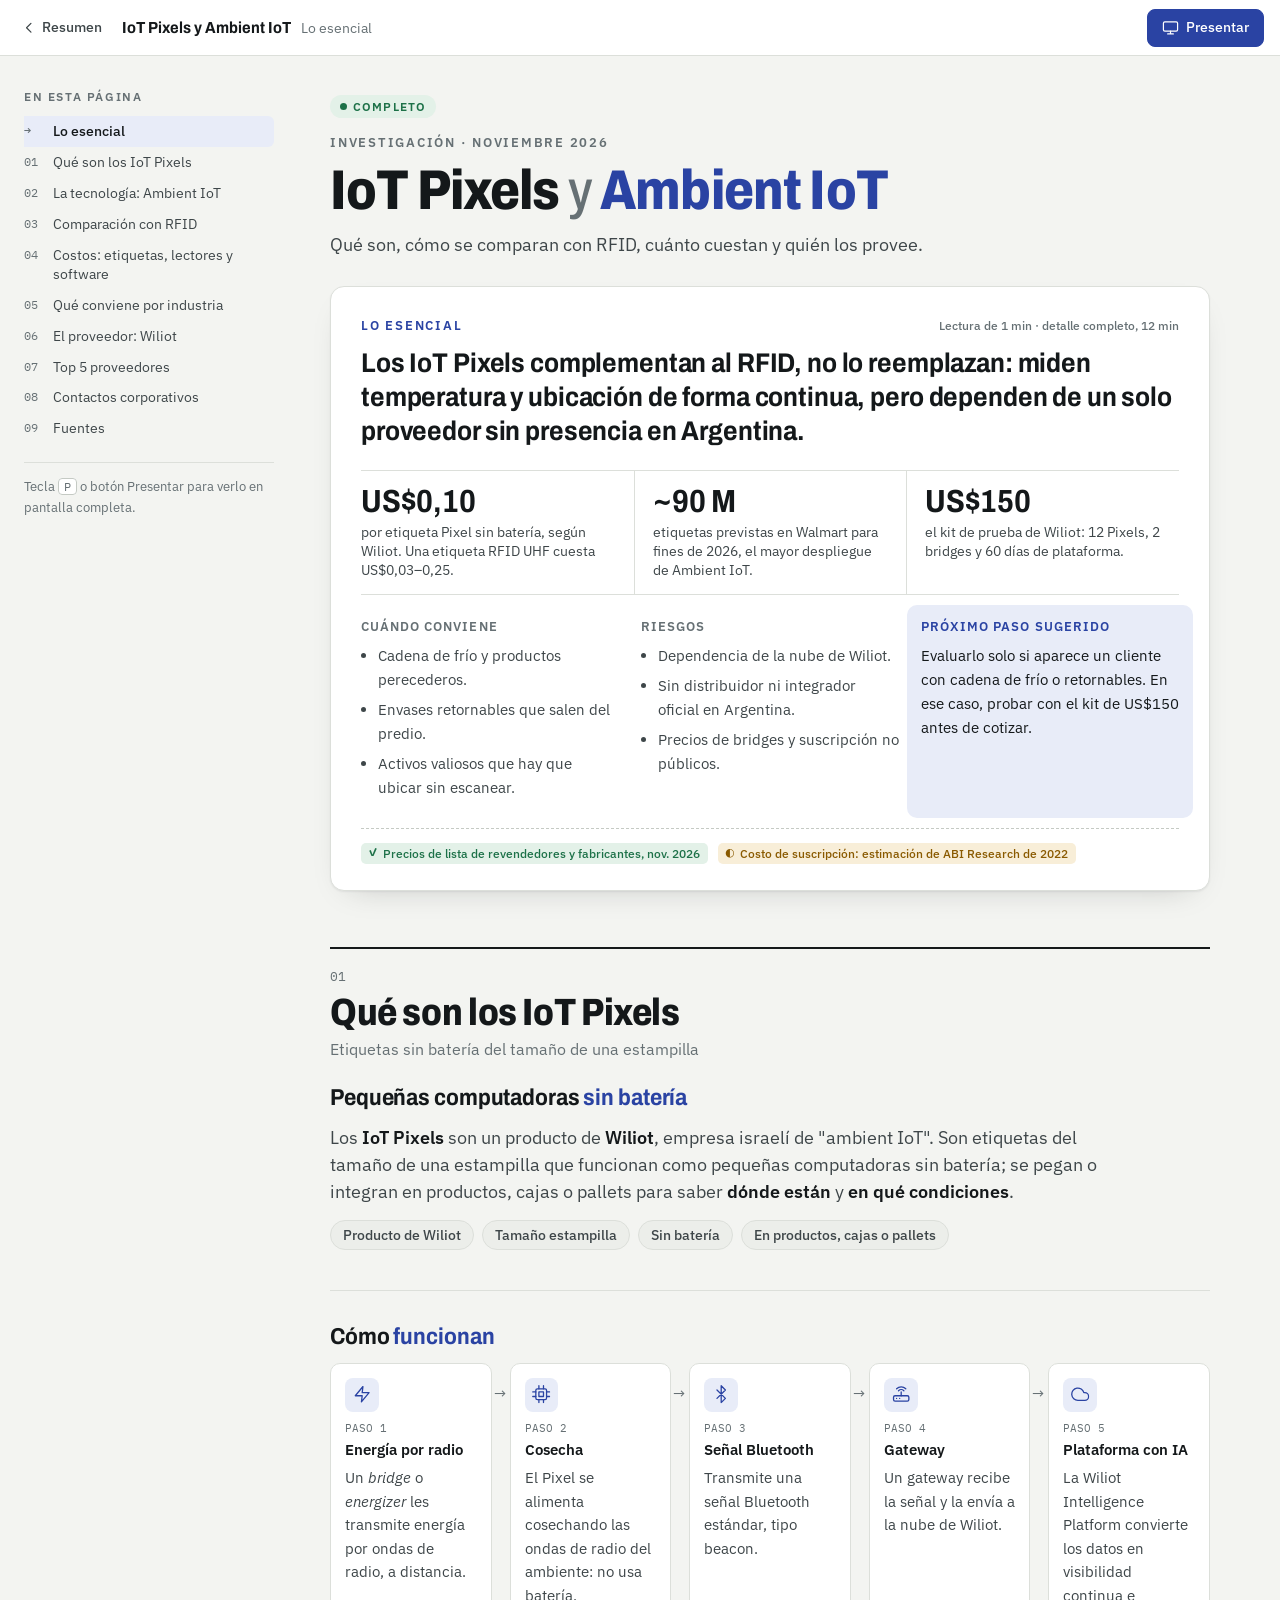
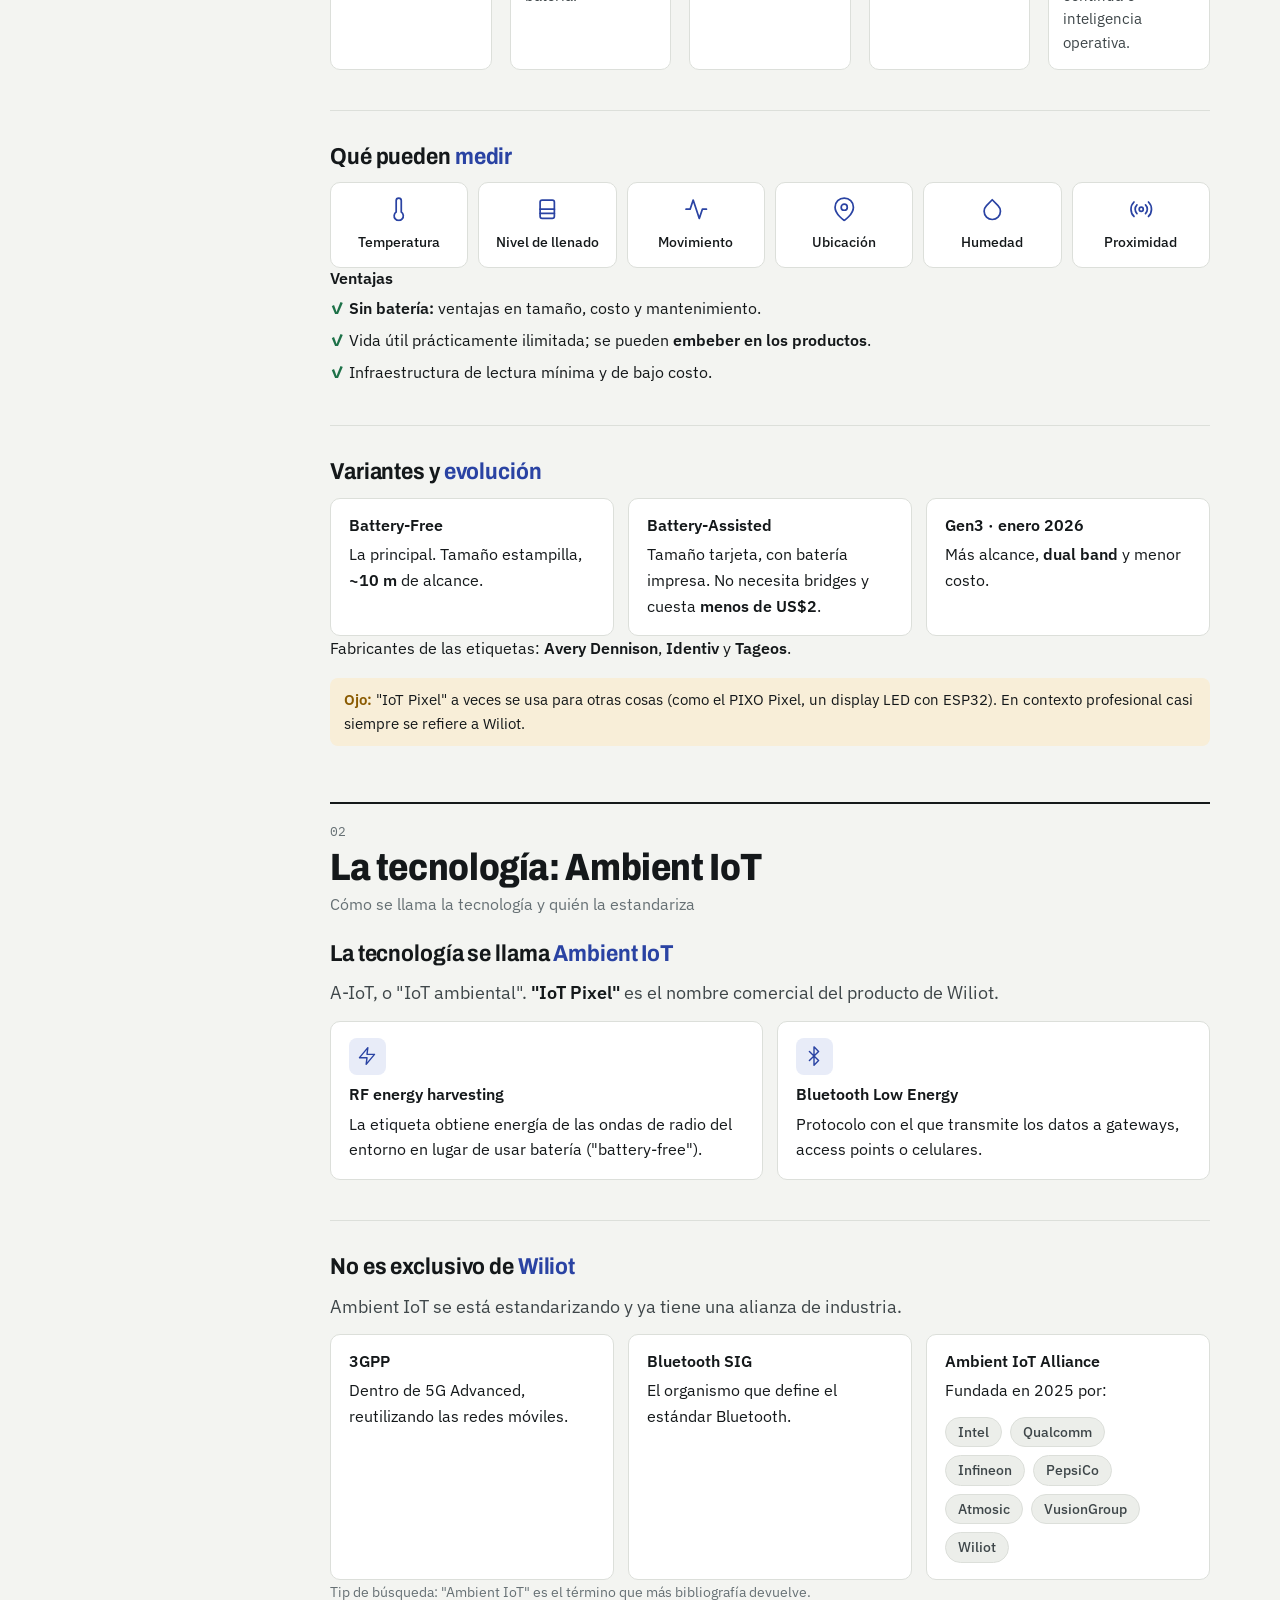
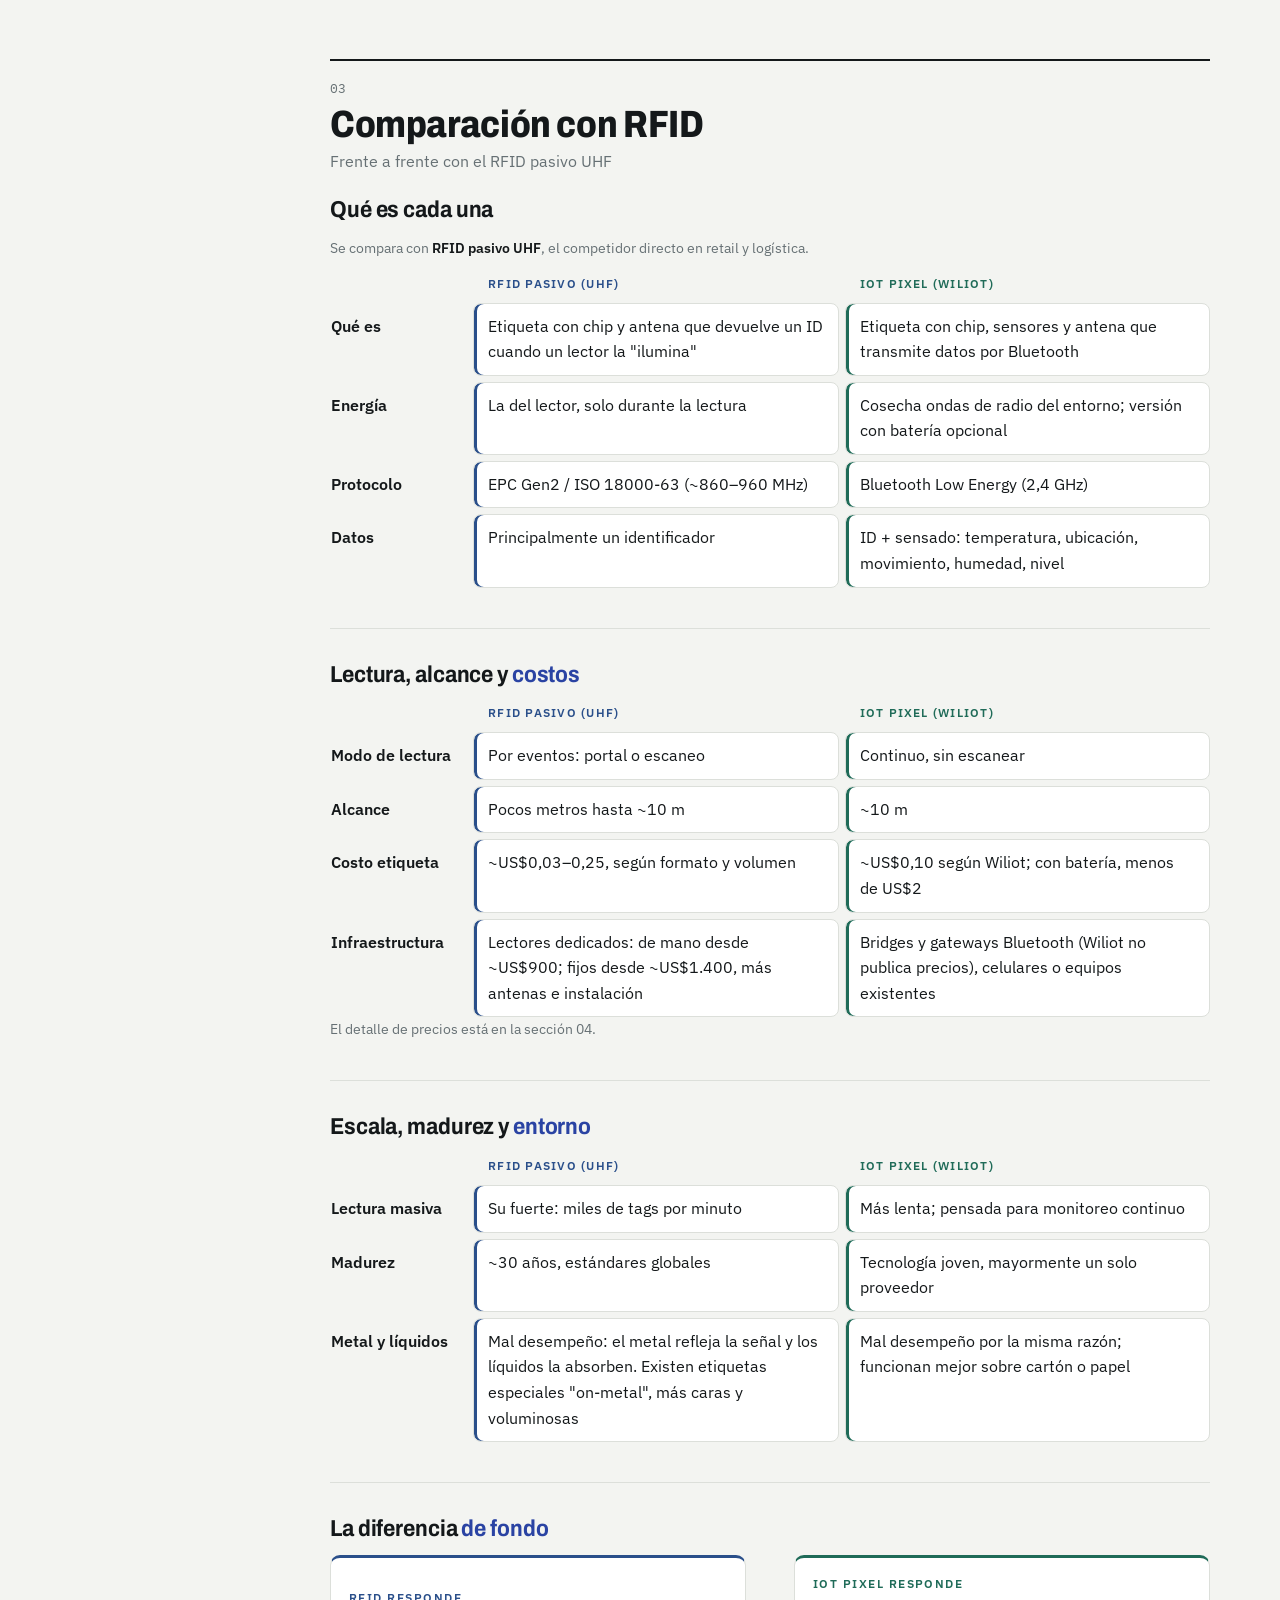
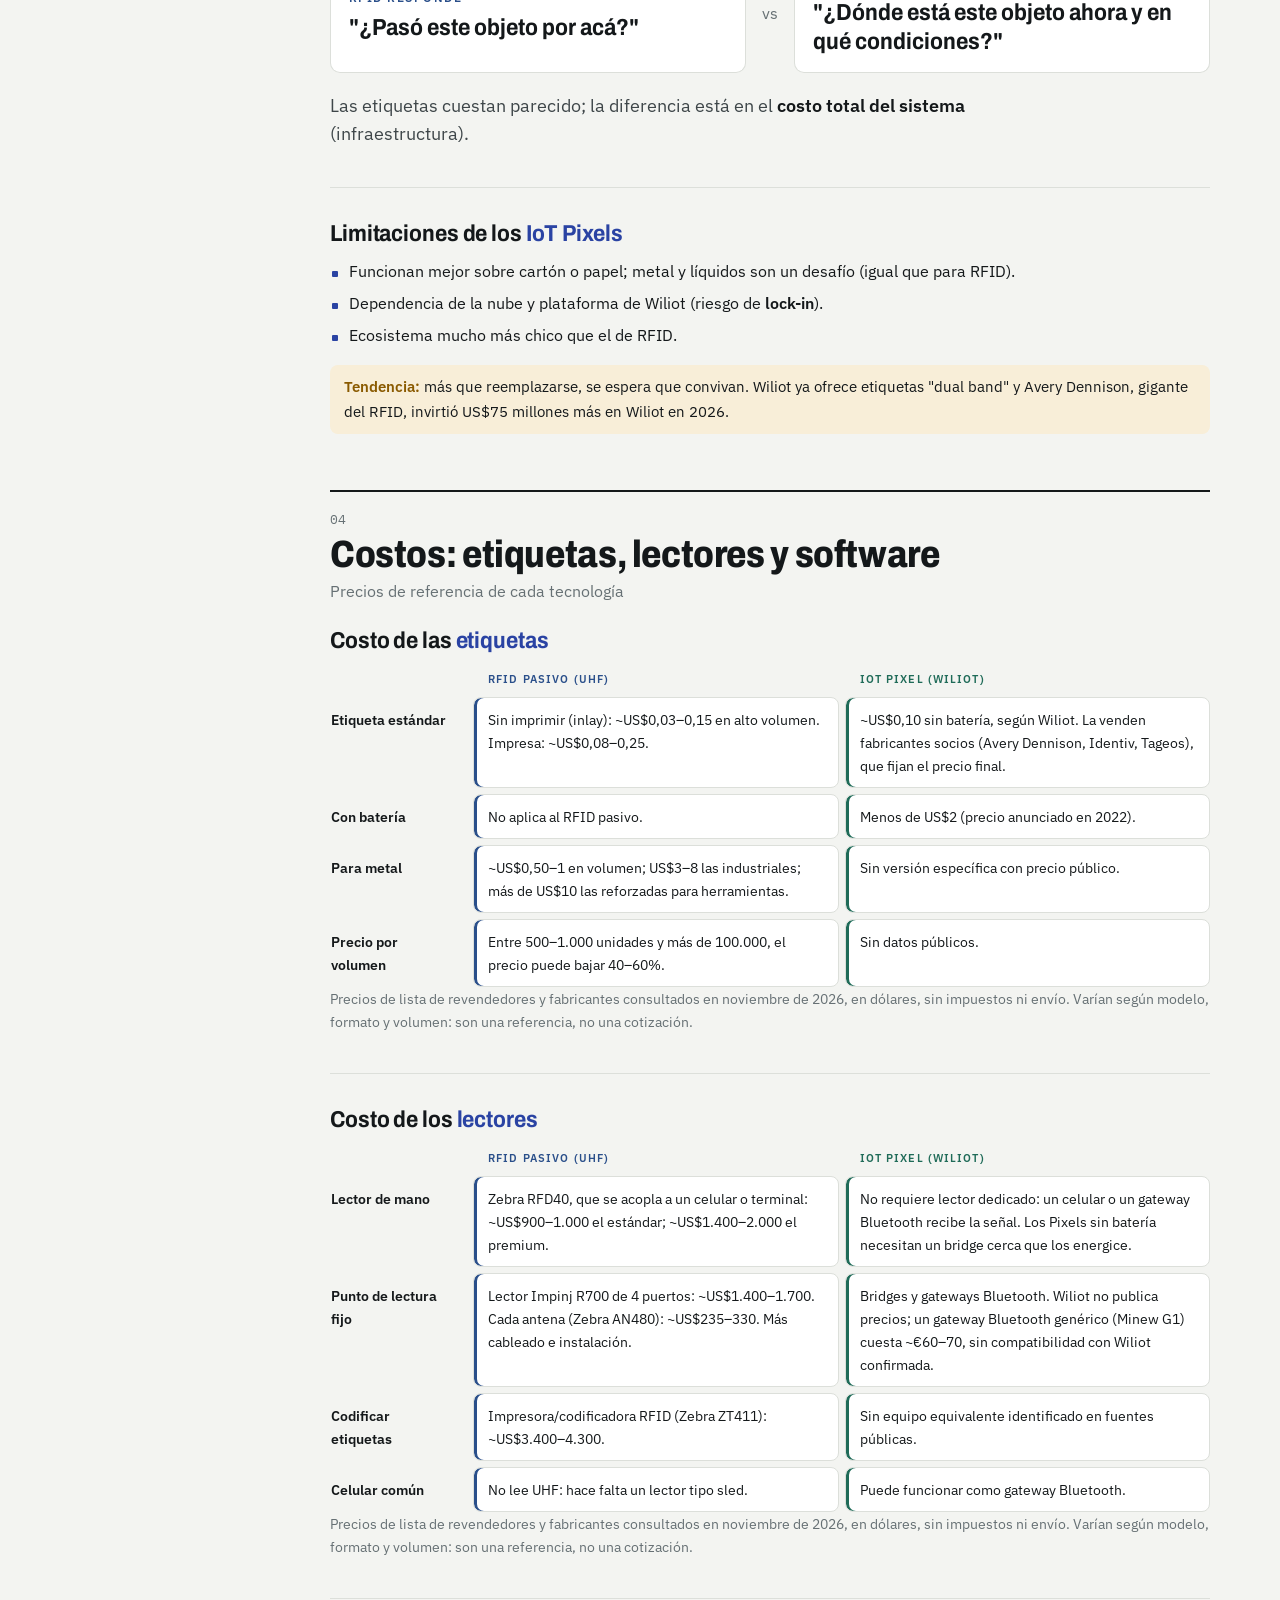
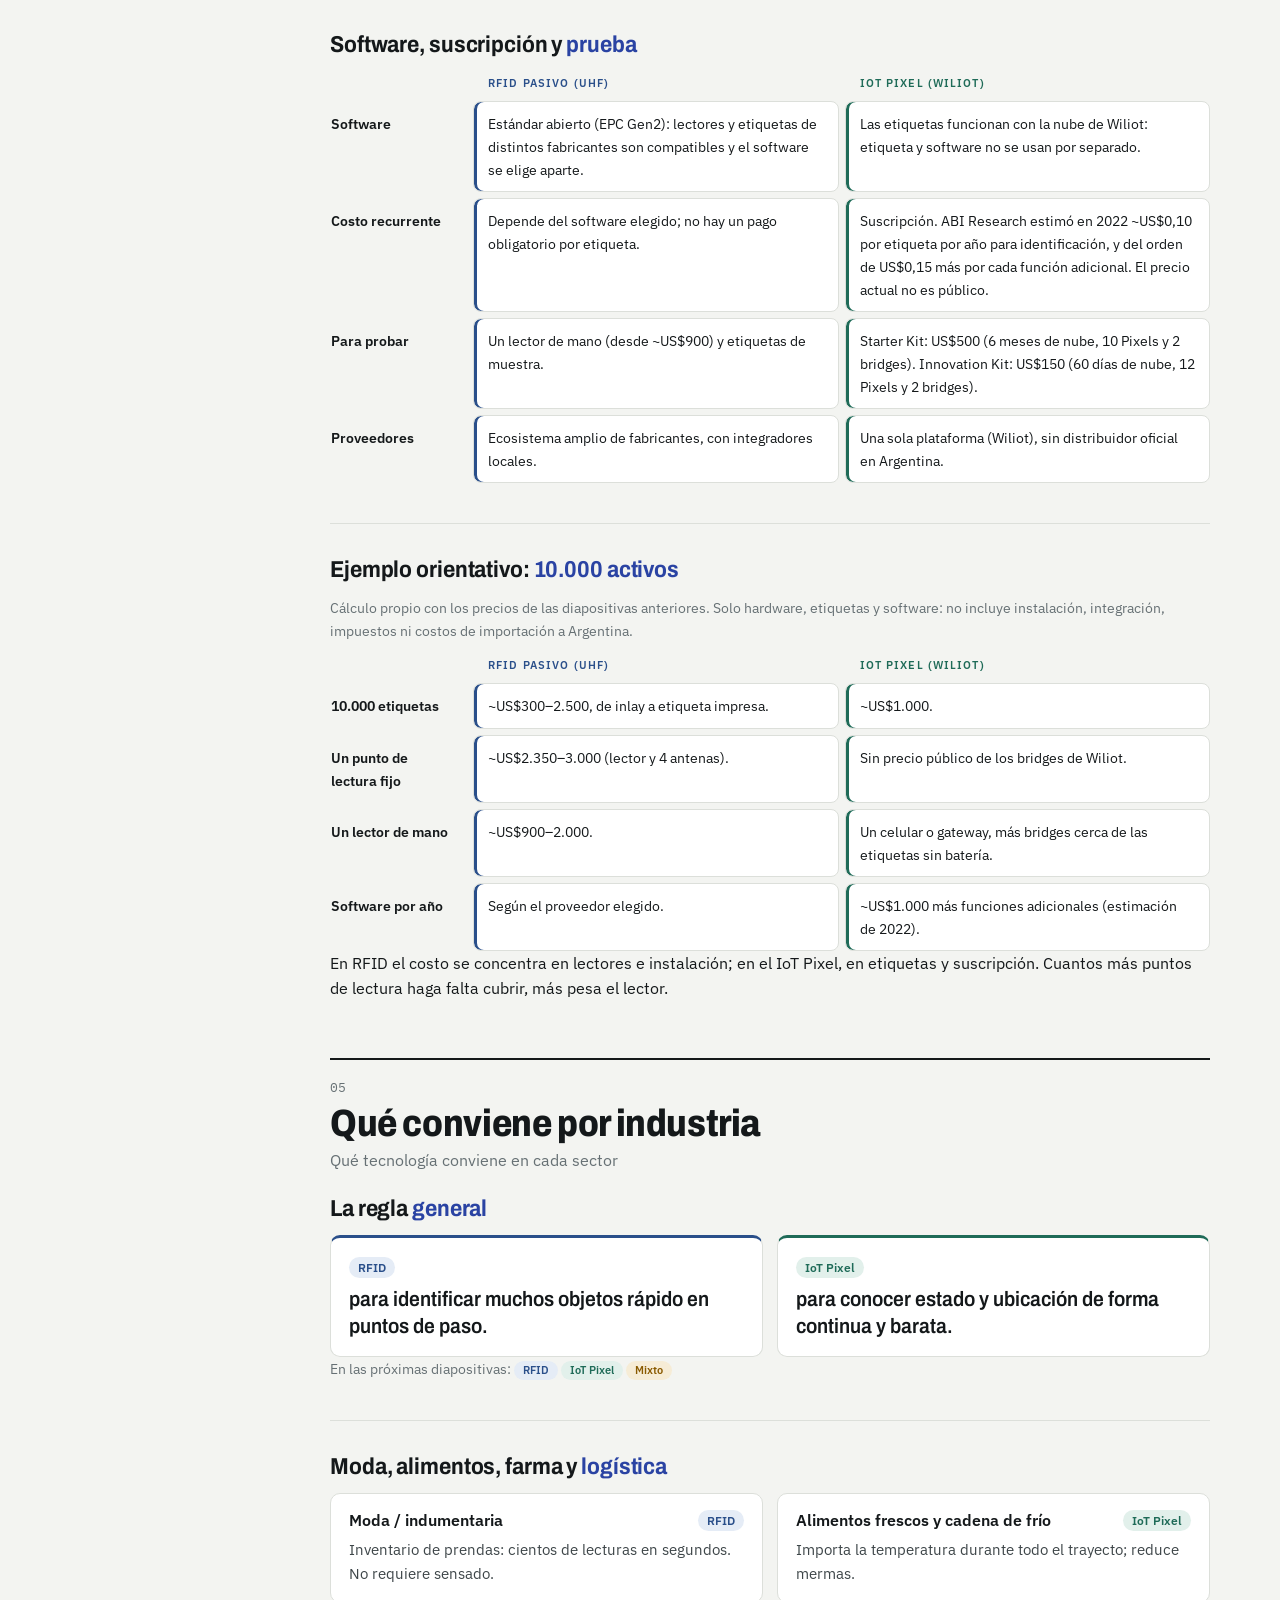
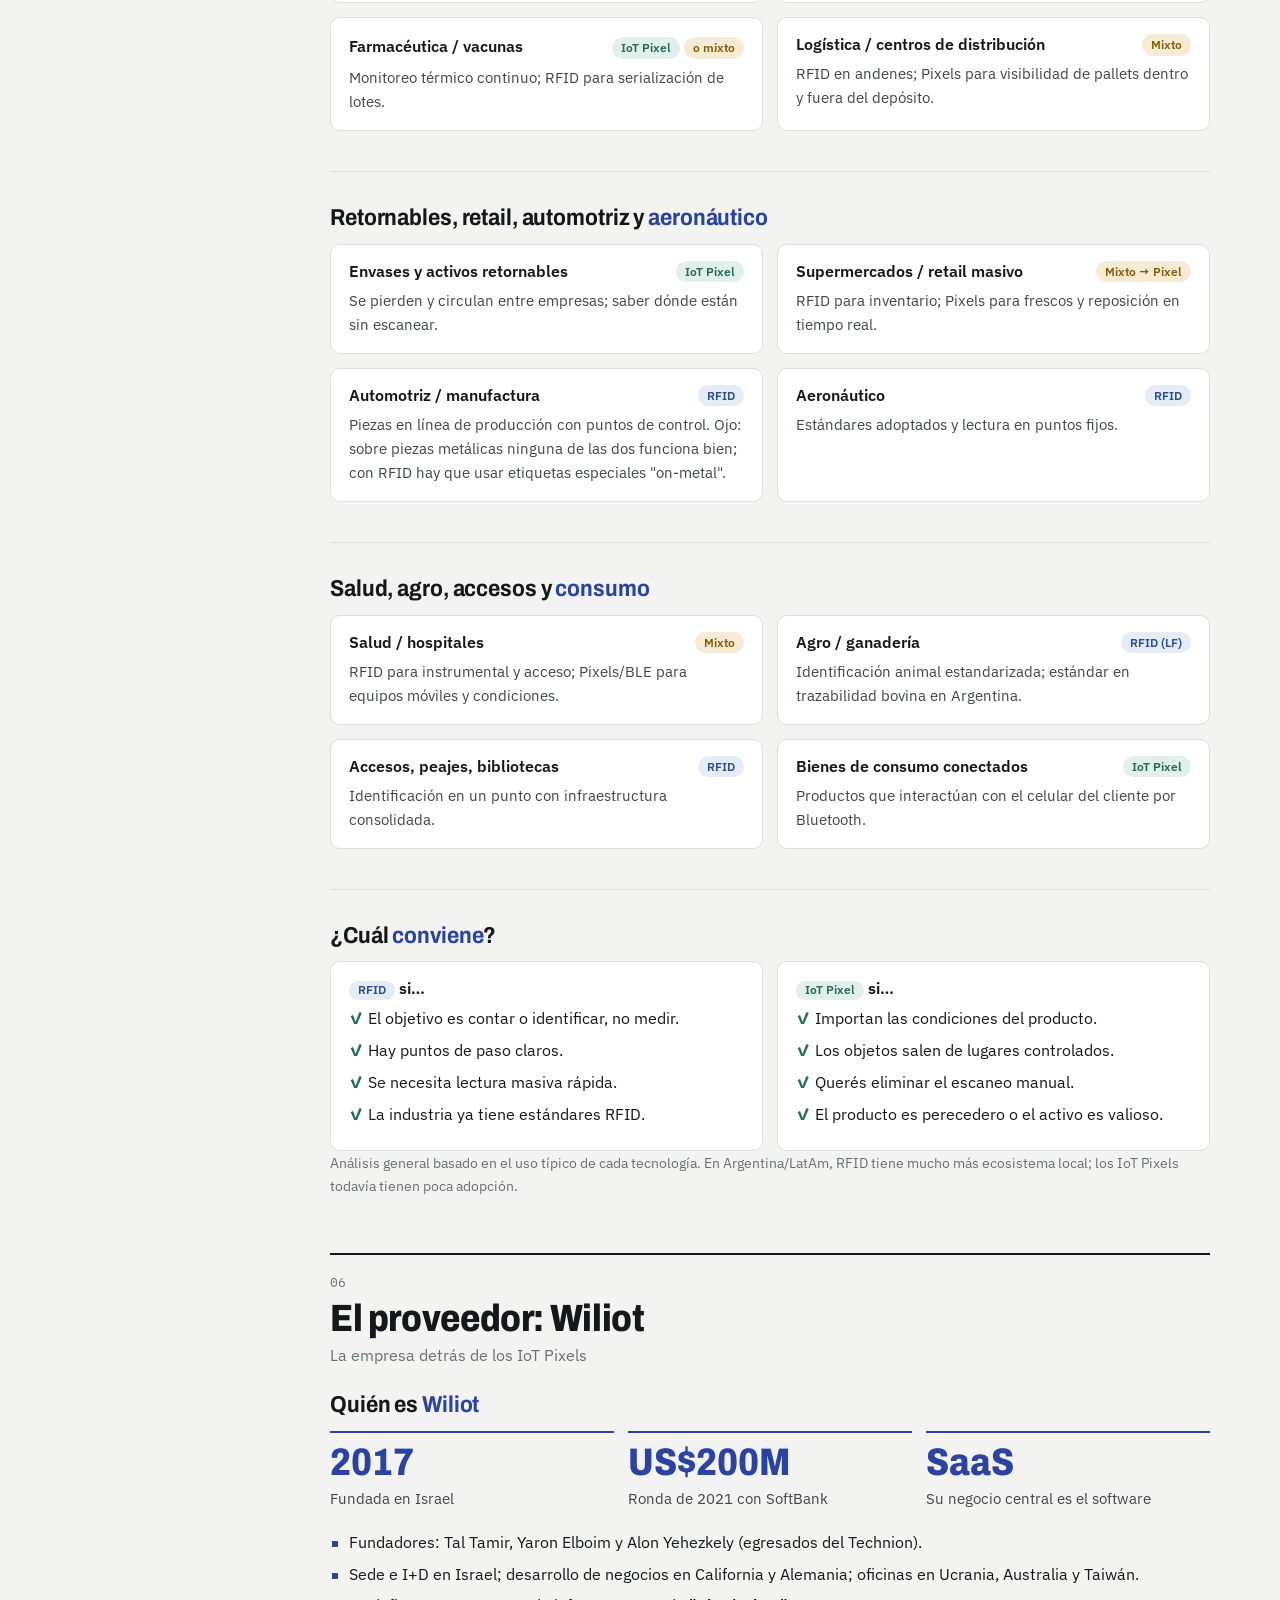
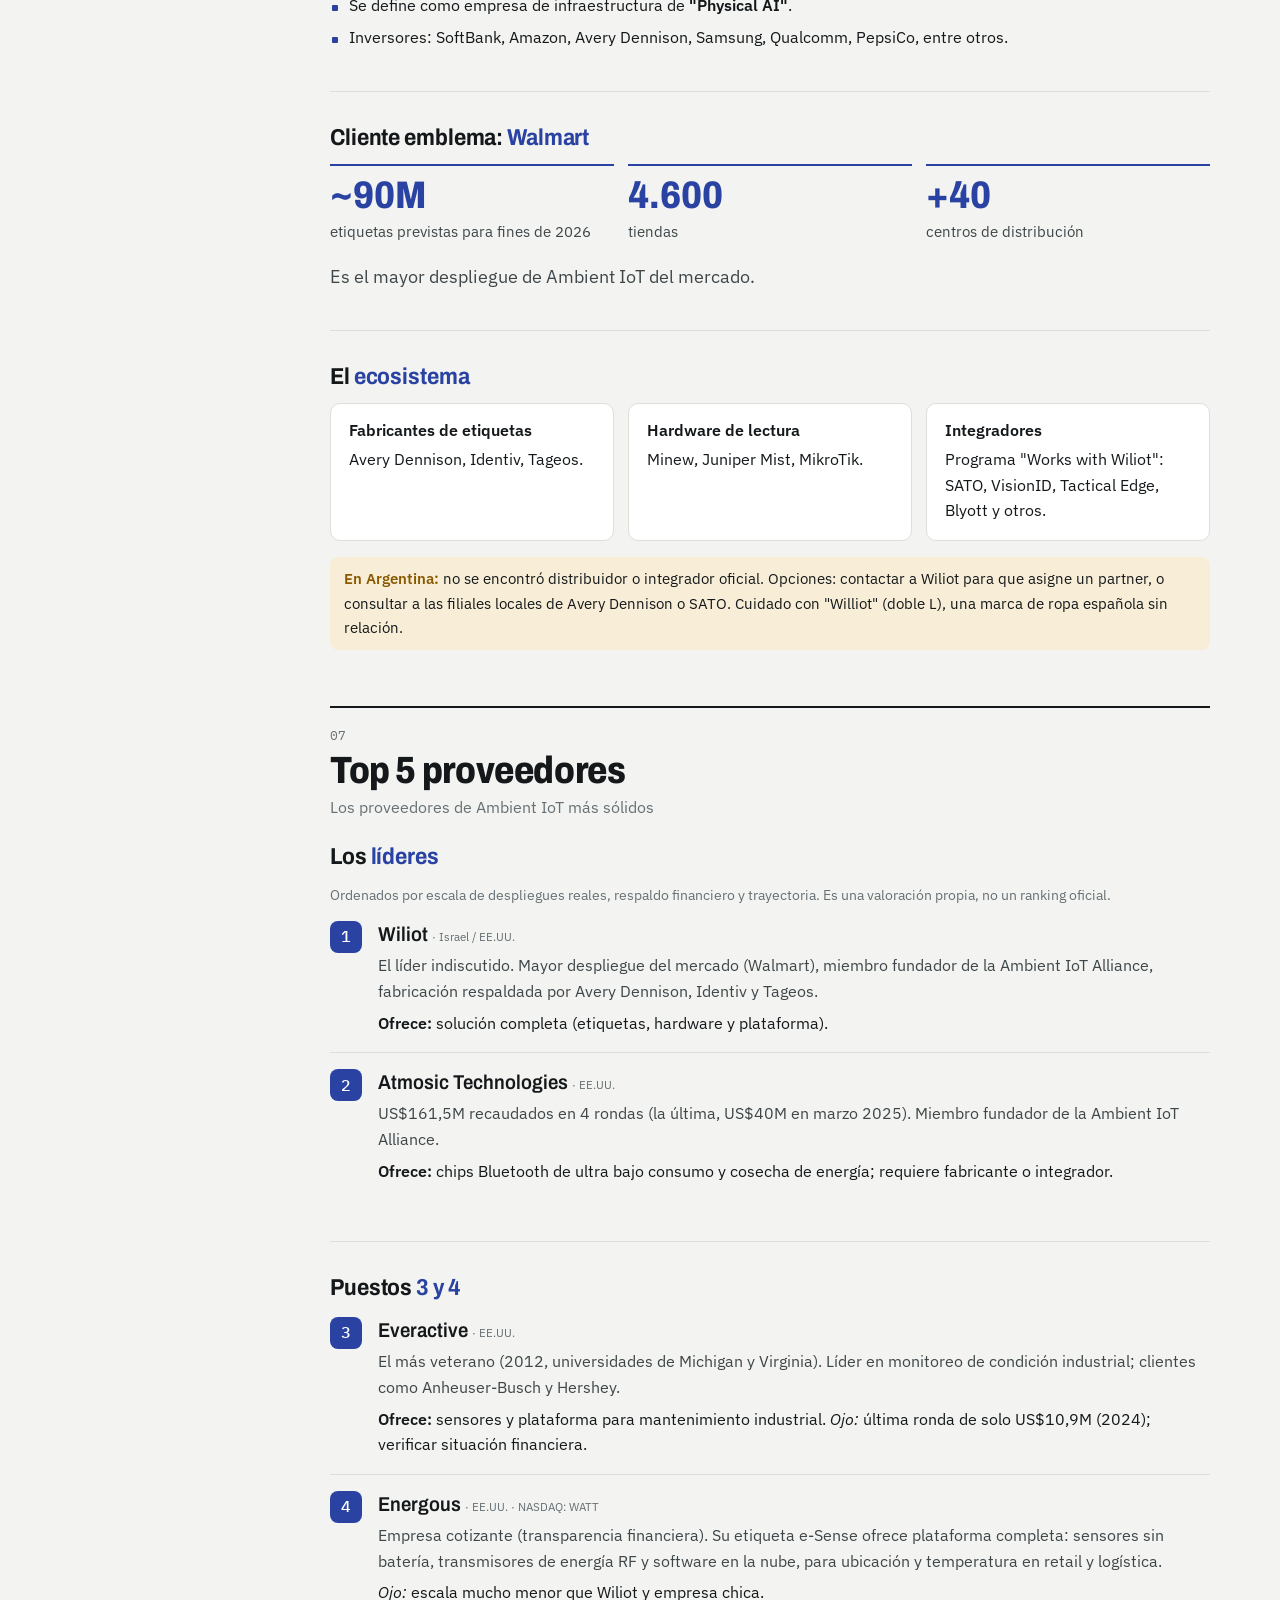
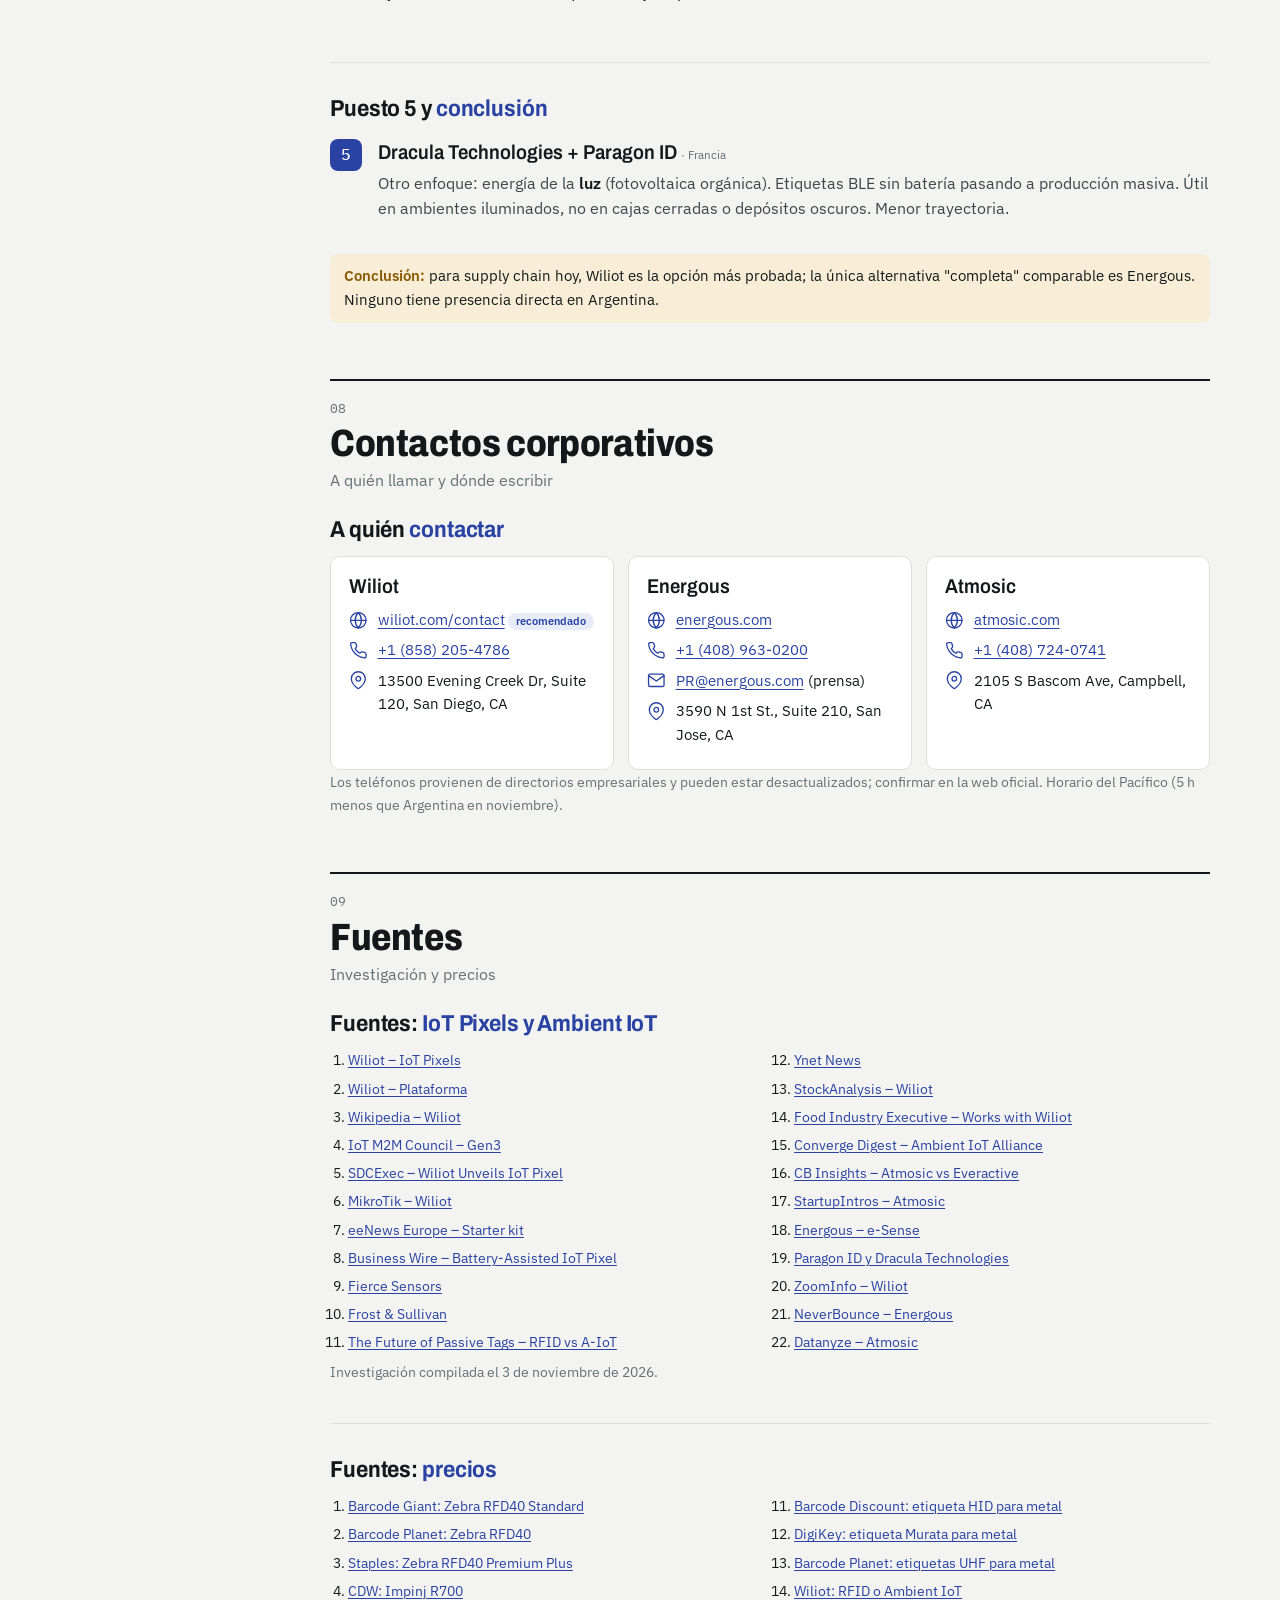
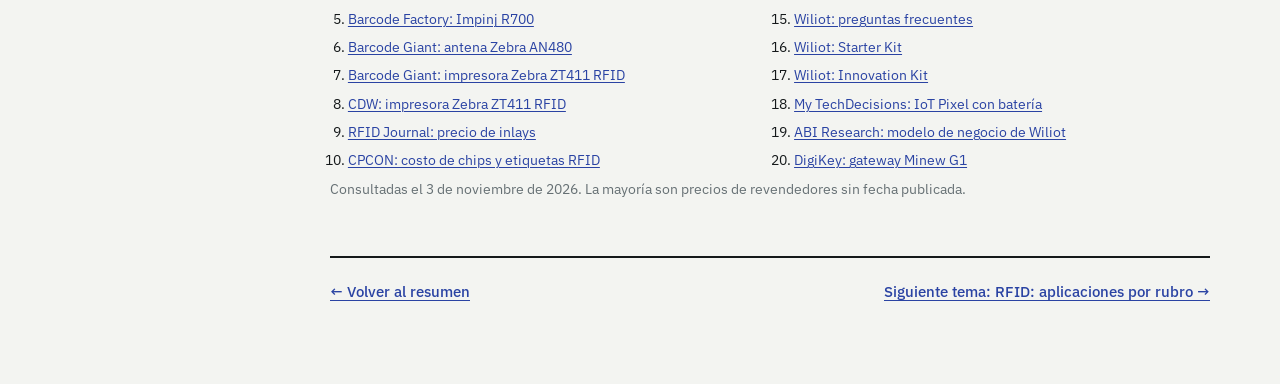
==== commit ca37eeba: "Portada como temas en investigación, independientes entre sí - La portada pasa a llamarse "Temas en " ====
--- a/iot-pixels.html
+++ b/iot-pixels.html
@@ -76,7 +76,6 @@
 <section class="exec" id="esencial" data-name="Lo esencial" aria-labelledby="esencial-t">
   <h2 class="exec-t" id="esencial-t">Lo esencial <small>Lectura de 1 min · detalle completo, 12 min</small></h2>
   <p class="verdict">Los IoT Pixels complementan al RFID, no lo reemplazan: miden temperatura y ubicación de forma continua, pero dependen de un solo proveedor sin presencia en Argentina.</p>
-  <p class="ctx"><b>Para la Biblioteca UNAHUR:</b> no aplica por ahora. Los libros no necesitan medir temperatura ni ubicación continua, y RFID es la tecnología establecida en bibliotecas, como indica este mismo análisis por industria.</p>
   <dl class="figs">
     <div><dt>por etiqueta Pixel sin batería, según Wiliot. Una etiqueta RFID UHF cuesta US$0,03–0,25.</dt><dd>US$0,10</dd></div>
     <div><dt>etiquetas previstas en Walmart para fines de 2026, el mayor despliegue de Ambient IoT.</dt><dd>~90 M</dd></div>
@@ -539,6 +538,7 @@
 
 <footer class="doc-end">
   <a href="index.html">← Volver al resumen</a>
+  <a href="rfid-rubros.html">Siguiente tema: RFID: aplicaciones por rubro →</a>
 </footer>
 </main>
 </div>
